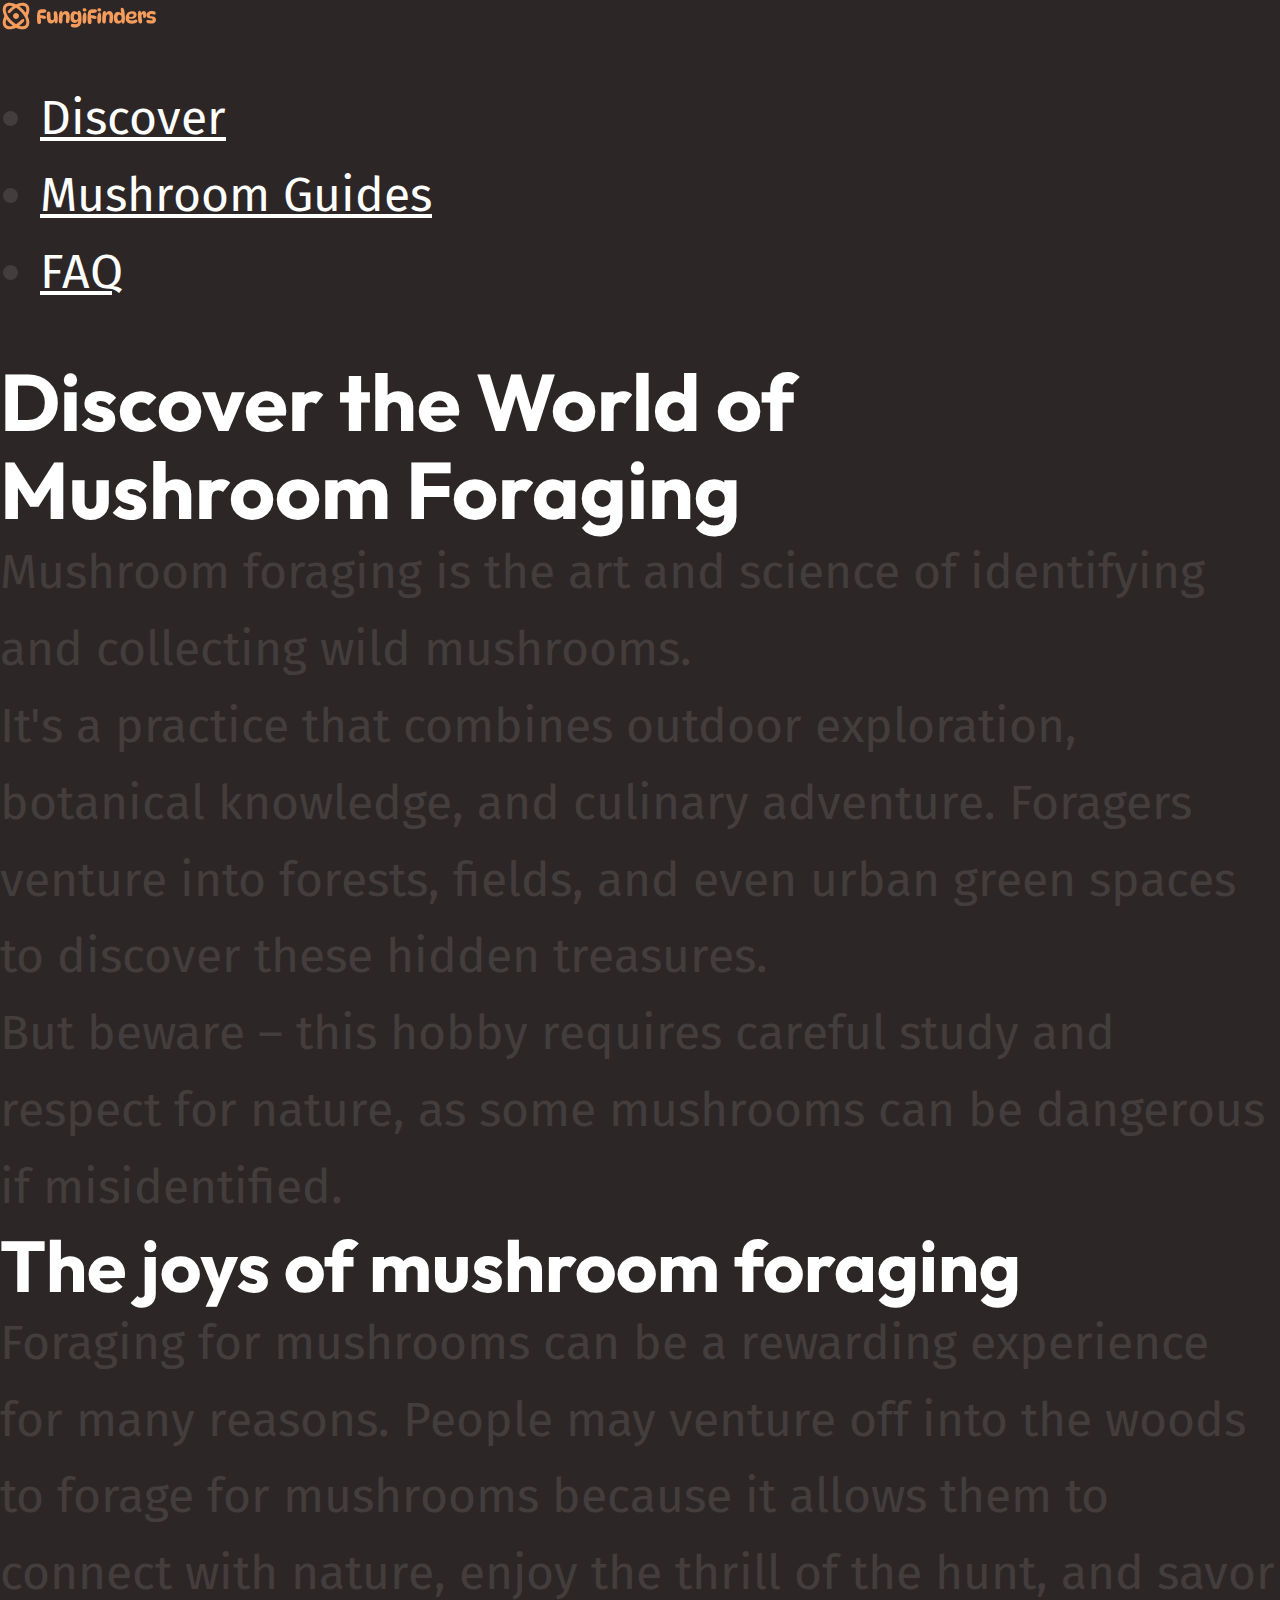
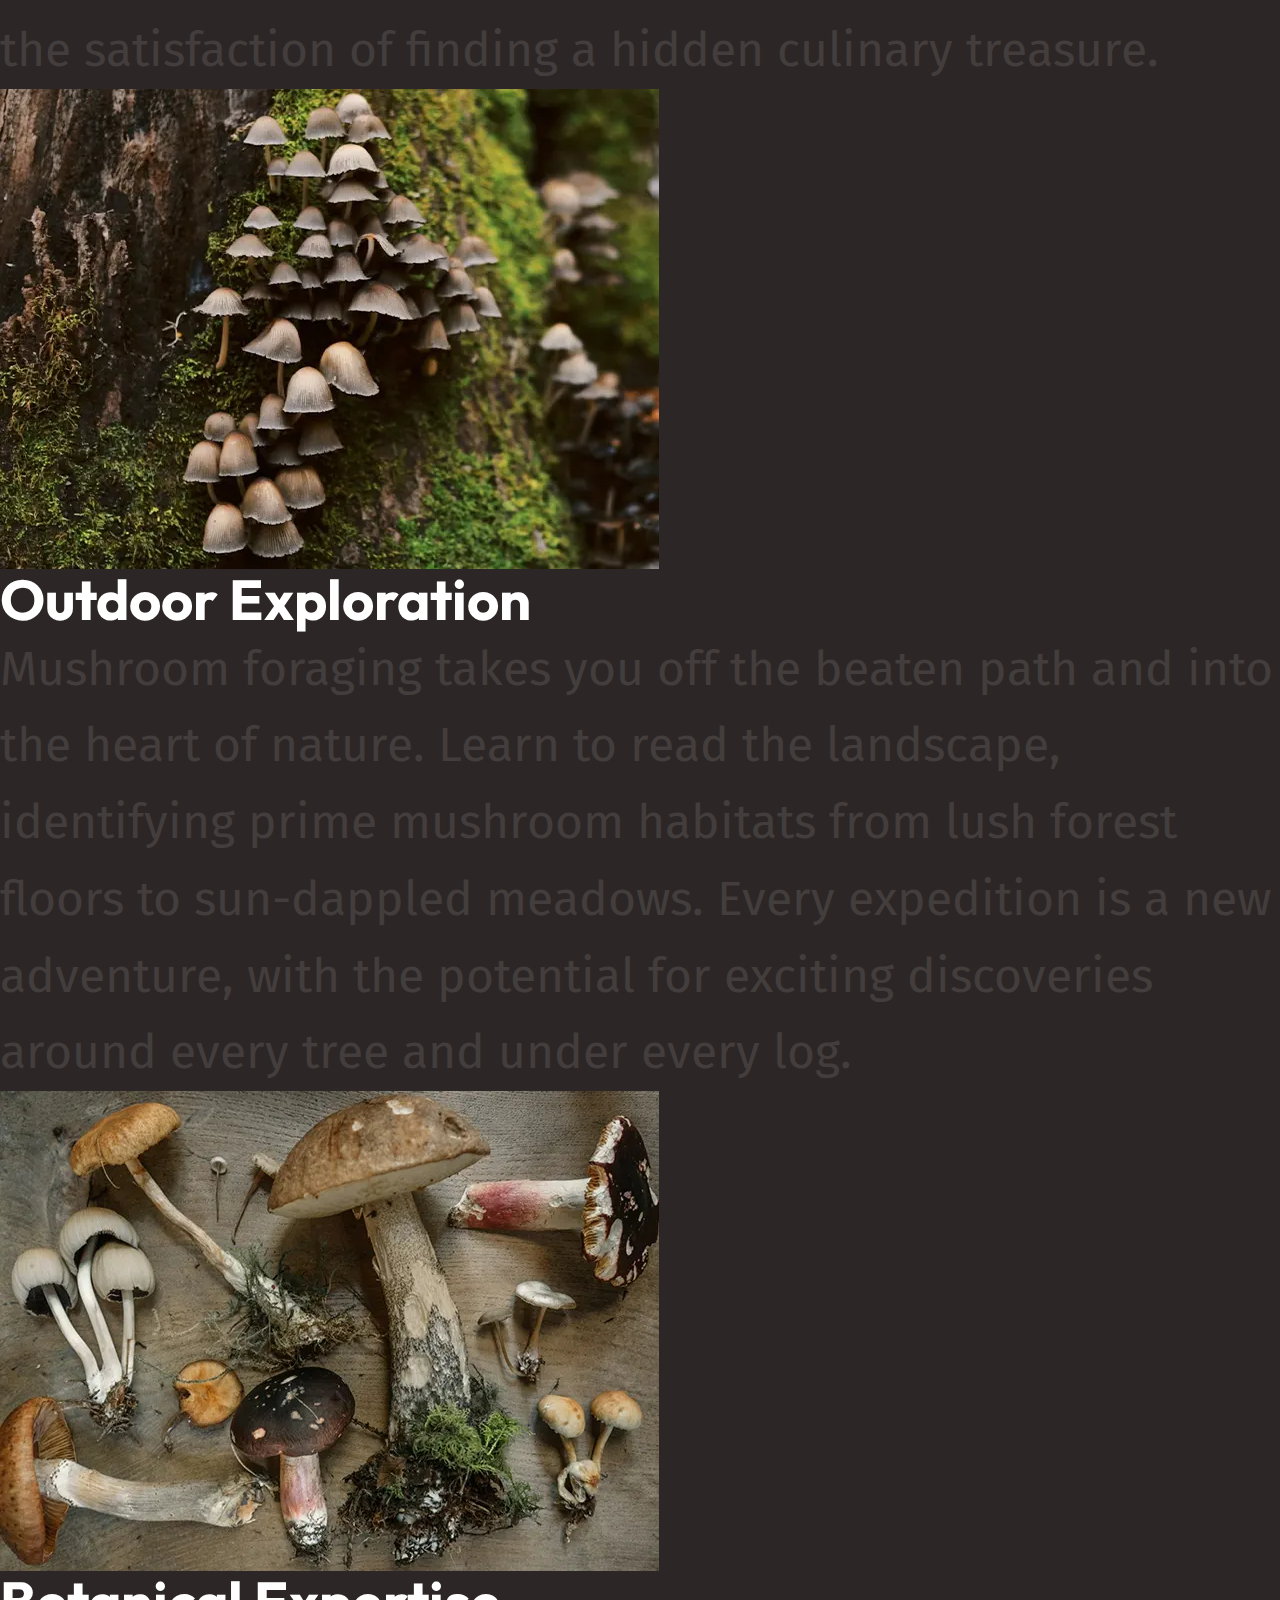
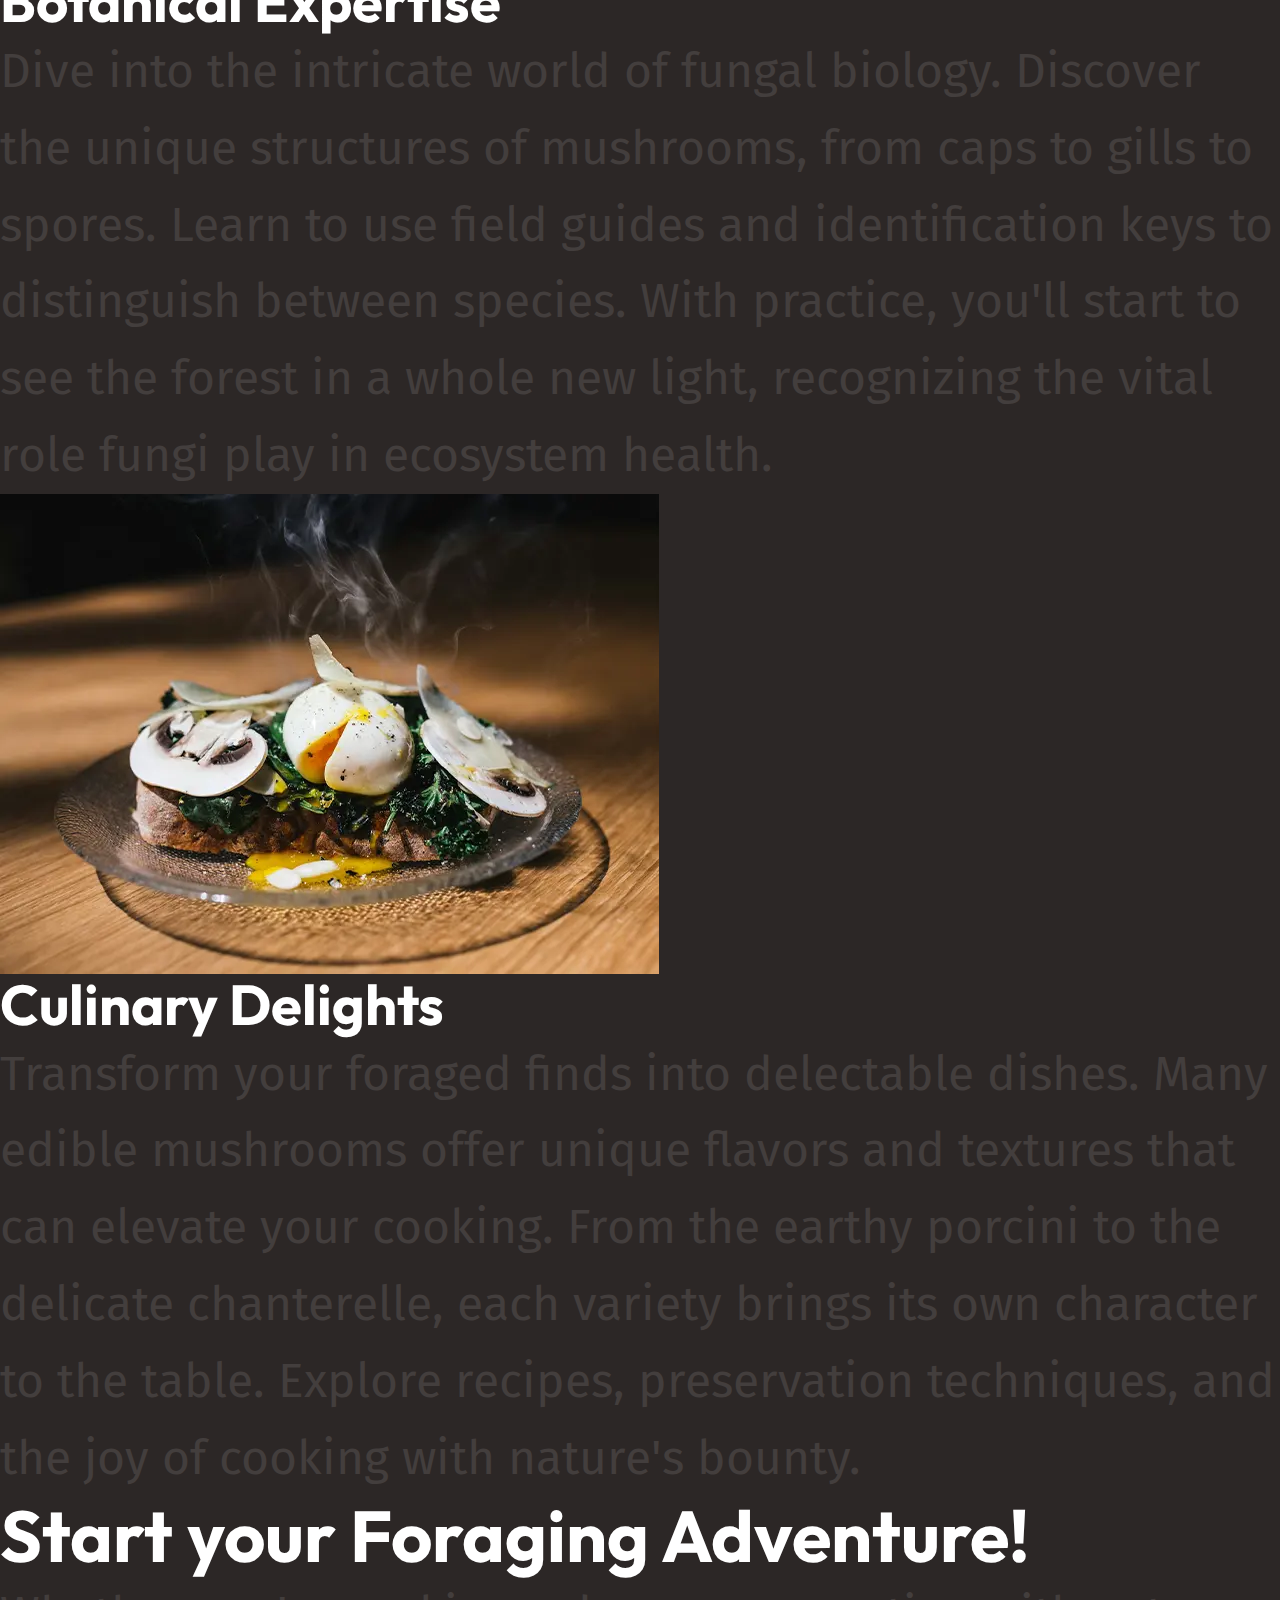
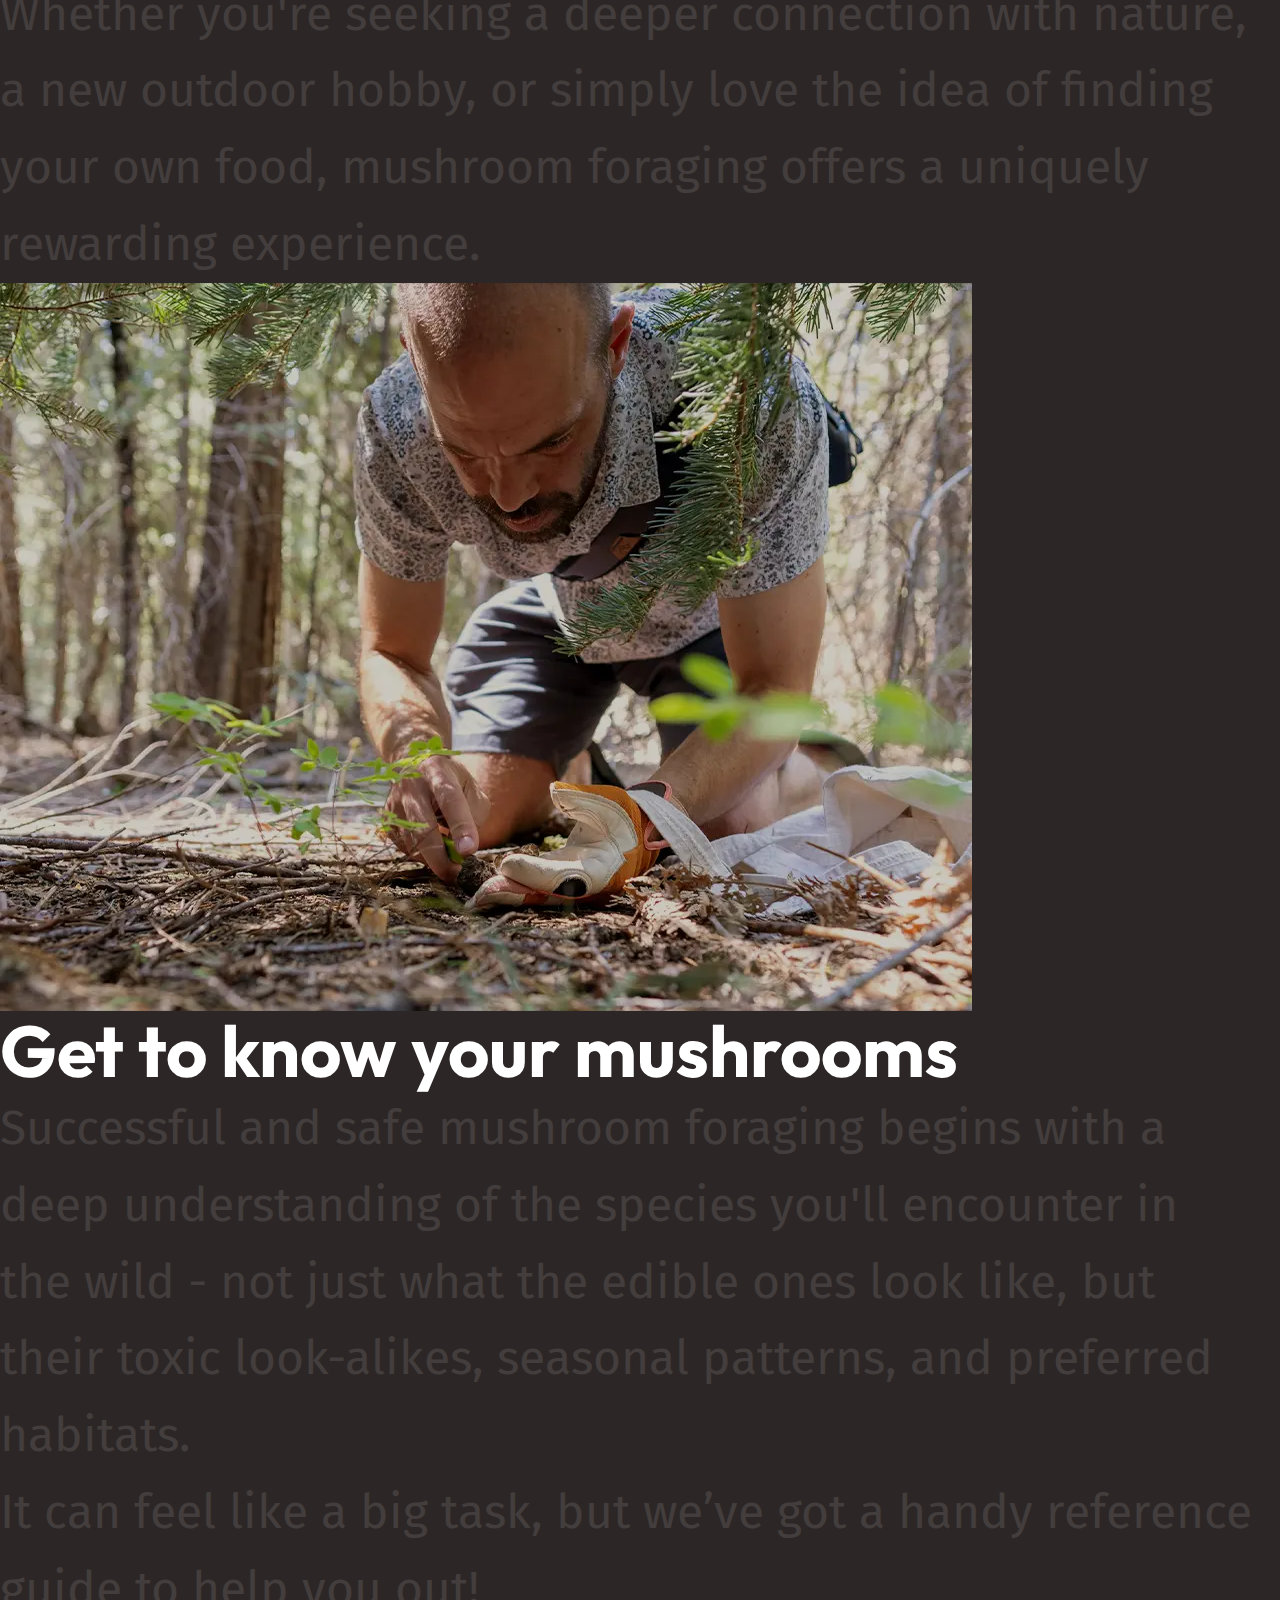
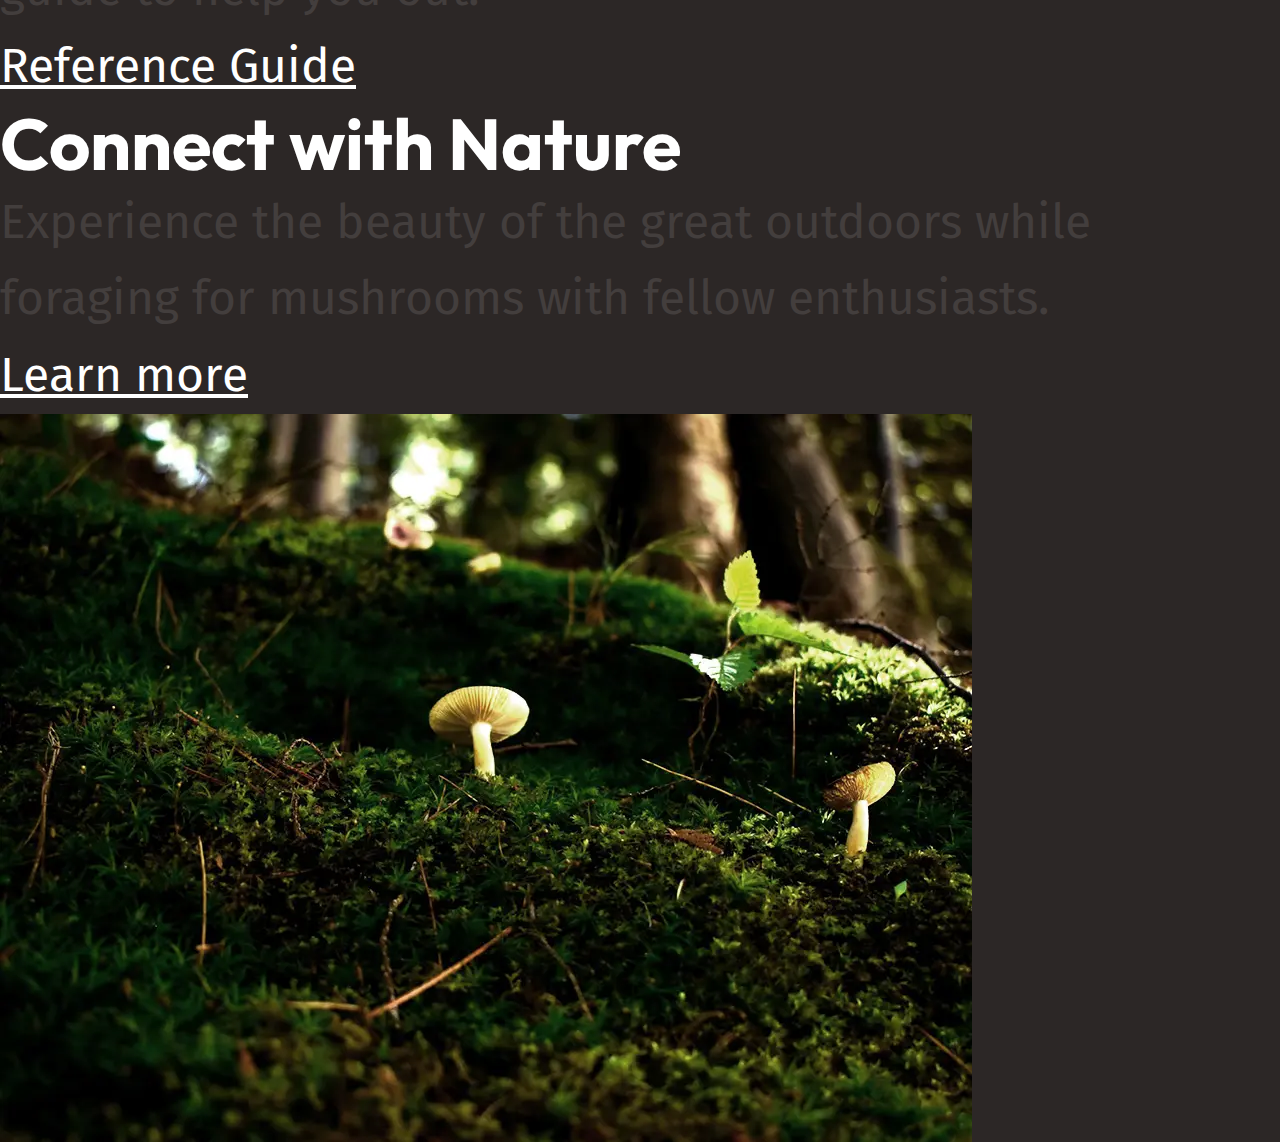
==== index.html @ 555bb3bd "feat: finished html" ====
<!DOCTYPE html>
<html lang="en">
  <head>
    <meta charset="UTF-8" />
    <meta name="viewport" content="width=device-width, initial-scale=1.0" />
    <title>Fungi Finders</title>
    <link rel="preconnect" href="https://fonts.googleapis.com" />
    <link rel="preconnect" href="https://fonts.gstatic.com" crossorigin />
    <link
      href="https://fonts.googleapis.com/css2?family=Fira+Sans:wght@400;700&family=Outfit:wght@100..900&display=swap"
      rel="stylesheet"
    />
    <link rel="stylesheet" href="./style.css" />
  </head>
  <body>
    <header class="site-header">
      <img src="/assets/fungi-finders.svg" alt="Fungi Logo" />
      <nav class="primary-navigation">
        <ul>
          <li><a href="/">Discover</a></li>
          <li><a href="#">Mushroom Guides</a></li>
          <li><a href="#">FAQ</a></li>
        </ul>
      </nav>
    </header>
    <main>
      <section class="hero">
        <h1>Discover the World of Mushroom Foraging</h1>
        <p>
          Mushroom foraging is the art and science of identifying and collecting
          wild mushrooms.
        </p>
        <p>
          It's a practice that combines outdoor exploration, botanical
          knowledge, and culinary adventure. Foragers venture into forests,
          fields, and even urban green spaces to discover these hidden
          treasures.
        </p>
        <p>
          But beware – this hobby requires careful study and respect for nature,
          as some mushrooms can be dangerous if misidentified.
        </p>
      </section>
      <section class="about">
        <h2>The joys of mushroom foraging</h2>
        <p>
          Foraging for mushrooms can be a rewarding experience for many reasons.
          People may venture off into the woods to forage for mushrooms because
          it allows them to connect with nature, enjoy the thrill of the hunt,
          and savor the satisfaction of finding a hidden culinary treasure.
        </p>
        <div>
          <div class="card">
            <img
              src="/assets/outdoor-exploration.webp"
              alt="Tightly grouped brown mushrroms growing up a mossy tree trunk"
            />
            <h3 class="card-title">Outdoor Exploration</h3>
            <p>
              Mushroom foraging takes you off the beaten path and into the heart
              of nature. Learn to read the landscape, identifying prime mushroom
              habitats from lush forest floors to sun-dappled meadows. Every
              expedition is a new adventure, with the potential for exciting
              discoveries around every tree and under every log.
            </p>
          </div>
          <div class="card">
            <img
              src="/assets/botanical-expertise.webp"
              alt="collection of mushrooms"
            />
            <h3 class="card-title">Botanical Expertise</h3>
            <p>
              Dive into the intricate world of fungal biology. Discover the
              unique structures of mushrooms, from caps to gills to spores.
              Learn to use field guides and identification keys to distinguish
              between species. With practice, you'll start to see the forest in
              a whole new light, recognizing the vital role fungi play in
              ecosystem health.
            </p>
          </div>
          <div class="card">
            <img src="/assets/culinary-delight.webp" alt="plate of musshroms" />
            <h3 class="card-title">Culinary Delights</h3>
            <p>
              Transform your foraged finds into delectable dishes. Many edible
              mushrooms offer unique flavors and textures that can elevate your
              cooking. From the earthy porcini to the delicate chanterelle, each
              variety brings its own character to the table. Explore recipes,
              preservation techniques, and the joy of cooking with nature's
              bounty.
            </p>
          </div>
        </div>
      </section>
      <section>
        <h2>Start your <span>Foraging Adventure!</span></h2>
        <p>
          Whether you're seeking a deeper connection with nature, a new outdoor
          hobby, or simply love the idea of finding your own food, mushroom
          foraging offers a uniquely rewarding experience.
        </p>
      </section>
      <section>
        <div>
          <img
            src="/assets/get-to-know.webp"
            alt="man on his knees harvesting a mushrom  "
          />
        </div>
        <div>
          <h2>Get to know your mushrooms</h2>
          <p>
            Successful and safe mushroom foraging begins with a deep
            understanding of the species you'll encounter in the wild - not just
            what the edible ones look like, but their toxic look-alikes,
            seasonal patterns, and preferred habitats.
          </p>
          <p>
            It can feel like a big task, but we’ve got a handy reference guide
            to help you out!
          </p>
          <a class="button" href="#">Reference Guide</a>
        </div>
      </section>
      <section>
        <div>
          <div>
            <h2>Connect with Nature</h2>
            <p>
              Experience the beauty of the great outdoors while foraging for
              mushrooms with fellow enthusiasts.
            </p>
            <a href="#" class="button">
              Learn more
              <span class="visually-hidden">
                about mushrooms with our helpful reference guide
              </span>
            </a>
          </div>
          <div>
            <img src="assets/nature.webp" alt="a white fungi in the forest" />
          </div>
        </div>
      </section>
    </main>
    <footer></footer>
  </body>
</html>
---- style.css ----
@layer reset {
  *,
  *::before,
  *::after {
    box-sizing: border-box;
  }

  html {
    -mo2-text-size-adjust: none;
    -webkit-text-size-adjust: none;
    text-size-adjust: none;
  }

  body,
  h1,
  h2,
  h3,
  h4,
  p,
  figure,
  blockqoute,
  dl,
  dd {
    margin: 0;
  }

  body {
    min-block-size: 100vh;
    line-height: 1.6;
  }

  h1,
  h2,
  h3,
  button,
  input,
  label {
    line-height: 1.1;
  }

  h1,
  h2,
  h3,
  h4 {
    text-wrap: balance;
  }

  p,
  li {
    text-wrap: pretty;
  }

  img,
  picture {
    max-inline-size: 100%;
    display: block;
  }

  input,
  button,
  textarea,
  select {
    font: inherit;
  }
}

@layer base {
  :root {
    --clr-white: hsl(0, 0%, 100%);
    --clr-gray-100: hsl(0, 2%, 79%);
    --clr-brand-400: hsl(25, 88%, 75%);
    --clr-brand-500: hsl(25, 88%, 66%);
    --clr-green-400: hsl(143, 19%, 49%);
    --clr-green-500: hsl(143, 38%, 37%);
    --clr-green-600: hsl(145, 29%, 19%);
    --clr-brown-500: hsl(10, 5%, 25%);
    --clr-brown-600: hsl(9, 7%, 21%);
    --clr-brown-700: hsl(9, 8%, 16%);
    --clr-brown-800: hsl(0, 6%, 15%);
    --clr-brown-900: hsl(0, 6%, 13%);

    --clr-orange-500: hsl(28, 43%, 28%);
    --clr-red-500: hsl(359, 34%, 24%);
    --clr-teal-500: hsl(186, 42%, 25%);

    --ff--body: 'Fira Sans', sans-serif;
    --ff-heading: 'Outfit', sans-serif;
    --fs-300: 0.875rem;
    --fs-400: 1rem;
    --fs-500: 1.125rem;
    --fs-600: 1.25rem;
    --fs-700: 1.5rem;
    --fs-800: 2rem;
    --fs-900: 3.75rem;
    --fs-1000: 3.75rem;

    @media (width > 760px) {
      --fs-300: 0.875rem;
      --fs-400: 1rem;
      --fs-500: 1.25rem;
      --fs-600: 1.5rem;
      --fs-700: 2rem;
      --fs-800: 3rem;
      --fs-900: 5rem;
      --fs-1000: 7.5rem;
    }
  }
  :root {
    --text-main: var(--clr-gray-100);
    --text-high-contrast: var(--clr-white);
    --text-brand: var(--clr-brand-500);
    --text-brand-light: var(--clr-brand-400);

    --background-accent-light: var(--clr-green-400);
    --background-accent-main: var(--clr-green-500);
    --background-accent-dark: var(--clr-green-600);

    --background-extra-light: var(--clr-brown-500);
    --background-light: var(--clr-brown-600);
    --background-main: var(--clr-brown-700);
    --background-dark: var(--clr-brown-800);
    --background-extra-dark: var(--clr-brown-900);
  }
  :root {
    --font-size-heading-sm: var(--fs-700);
    --font-size-heading-rg: var(--fs-800);
    --font-size-heading-lg: var(--fs-900);
    --font-size-heading-xl: var(--fs-1000);

    --font-size-sm: var(--fs-300);
    --font-size-rg: var(--fs-400);
    --font-size-md: var(--fs-500);
    --font-size-lg: var(--fs-600);
  }
  :root {
    --border-radius-sm: 0.25rem;
    --border-radius-md: 0.5rem;
    --border-radius-lg: 0.75rem;
  }

  html {
    font-family: var(--ff--body);
    line-height: 1.6;
  }
  body {
    font-size: var(--font-size-heading-rg);
    color: var(--text-main);
    background-color: var(--background-main);
  }
  h1,
  h2,
  h3,
  h4 {
    font-family: var(--ff-heading);
    color: var(--text-high-contrast);
  }
  h1 {
    font-size: var(--font-size-heading-lg);
  }
  a {
    color: var(--text-high-contrast);
  }
  a:hover,
  a:focus-visible {
    color: var(--text-brand-light);
  }
}

body {
  font-size: var();
  font-family: var(--ff--body);
  color: var(--clr-brown-500);
}

@layer utilities {
  .visually-hidden {
    clip: rect(0 0 0 0);
    clip-path: inset(50%);
    height: 1px;
    overflow: hidden;
    position: absolute;
    white-space: nowrap;
    width: 1px;
  }
}
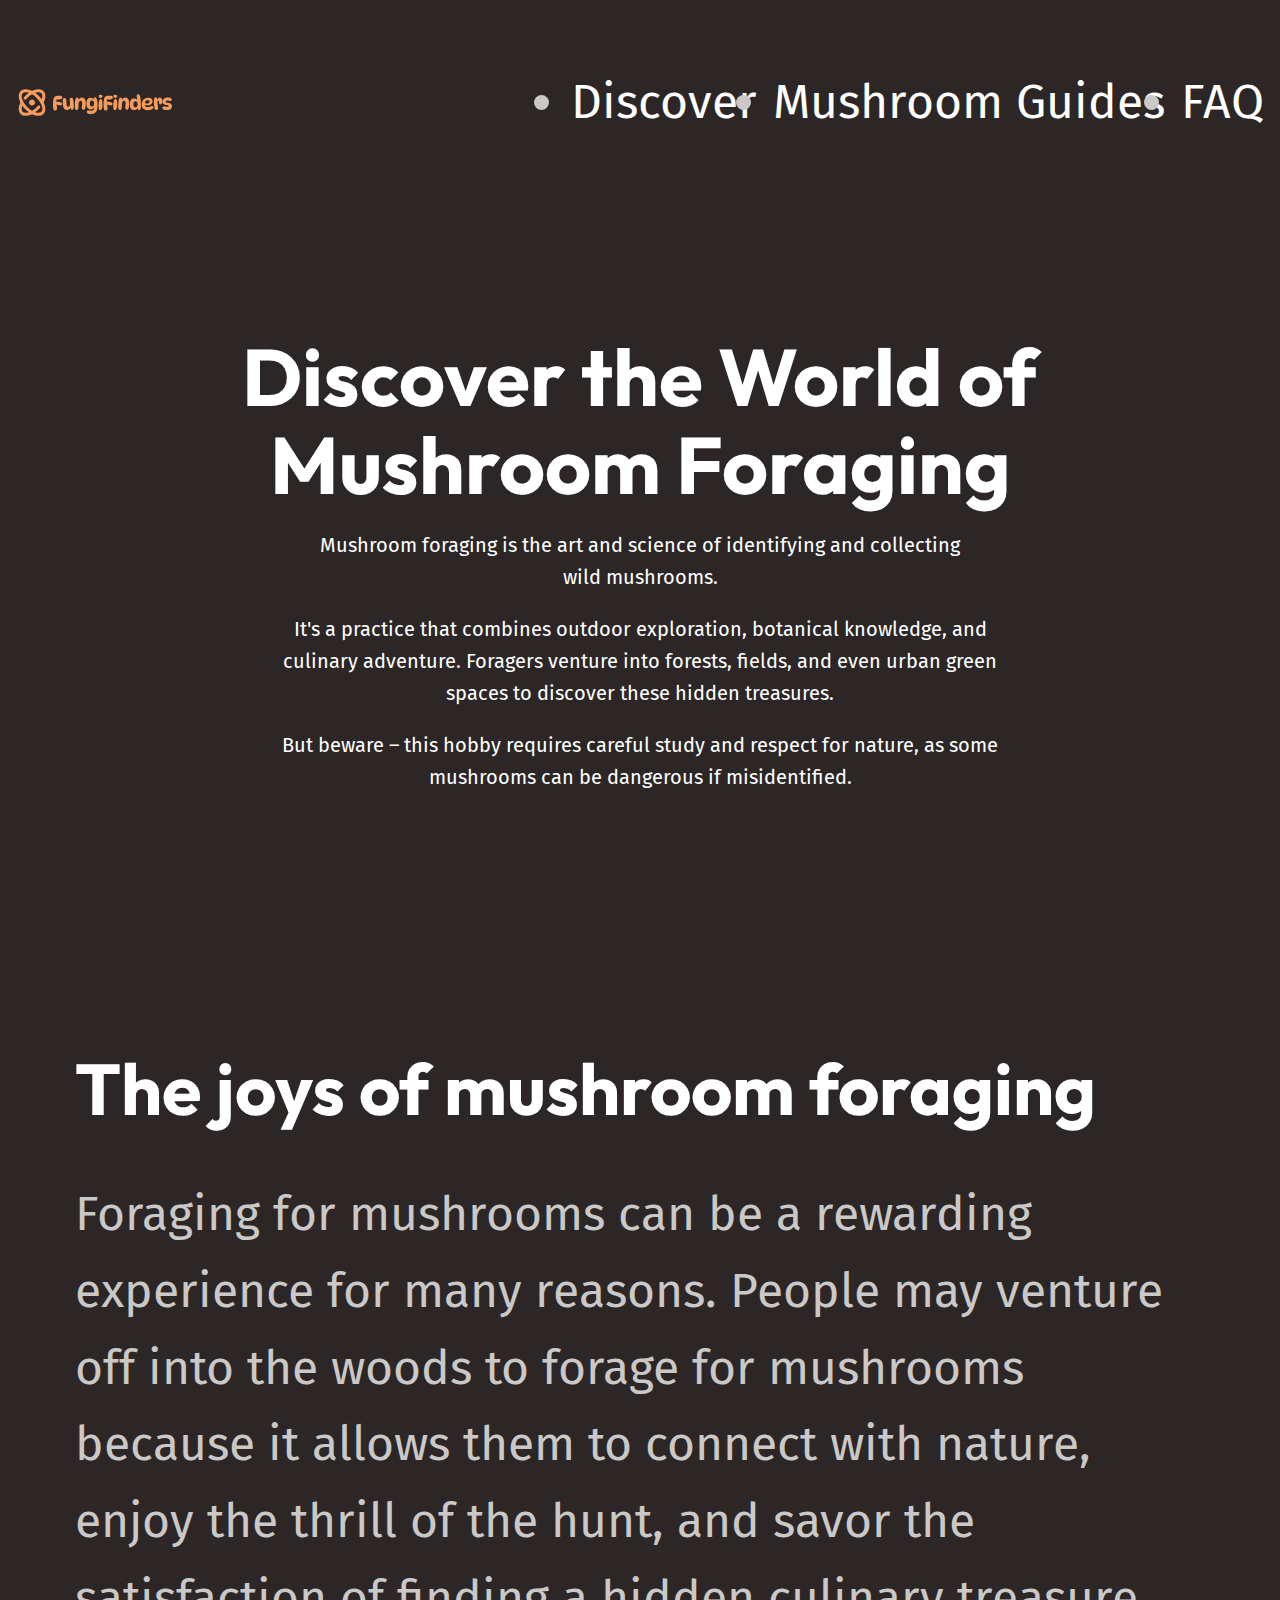
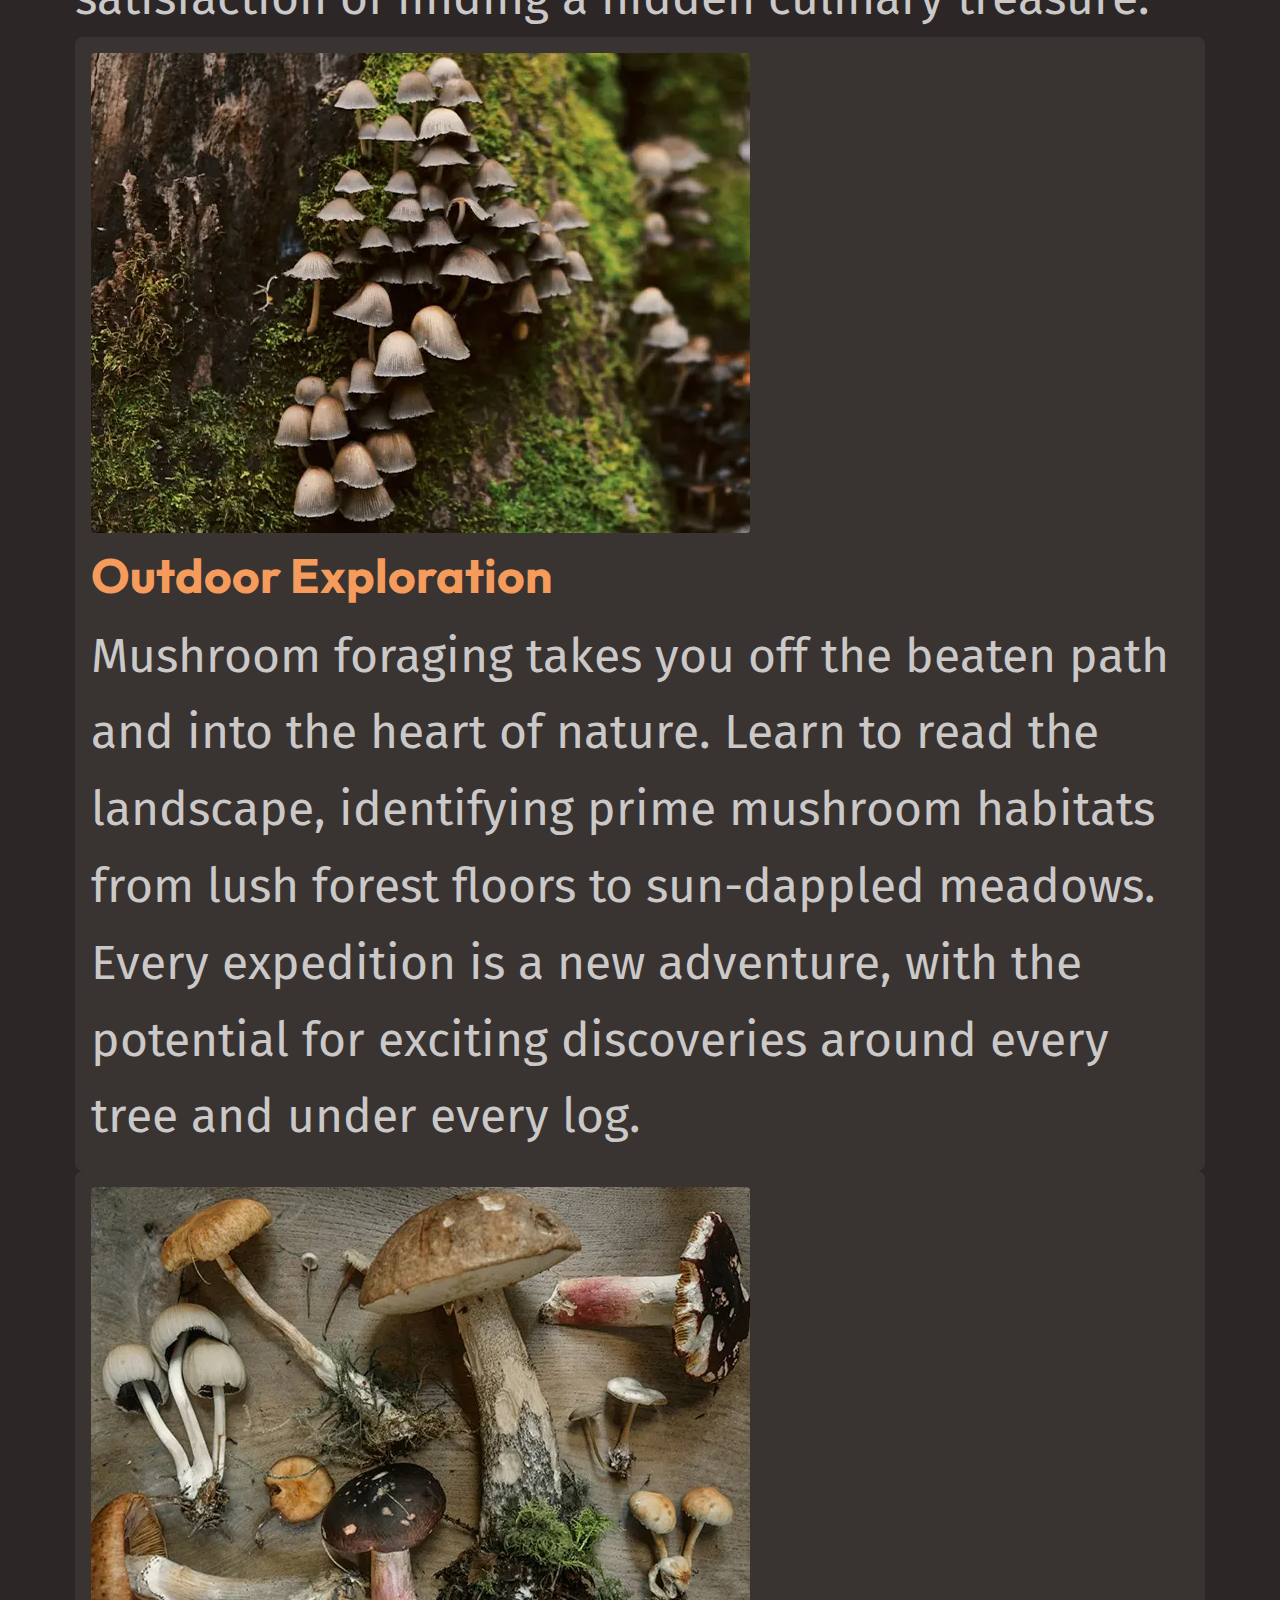
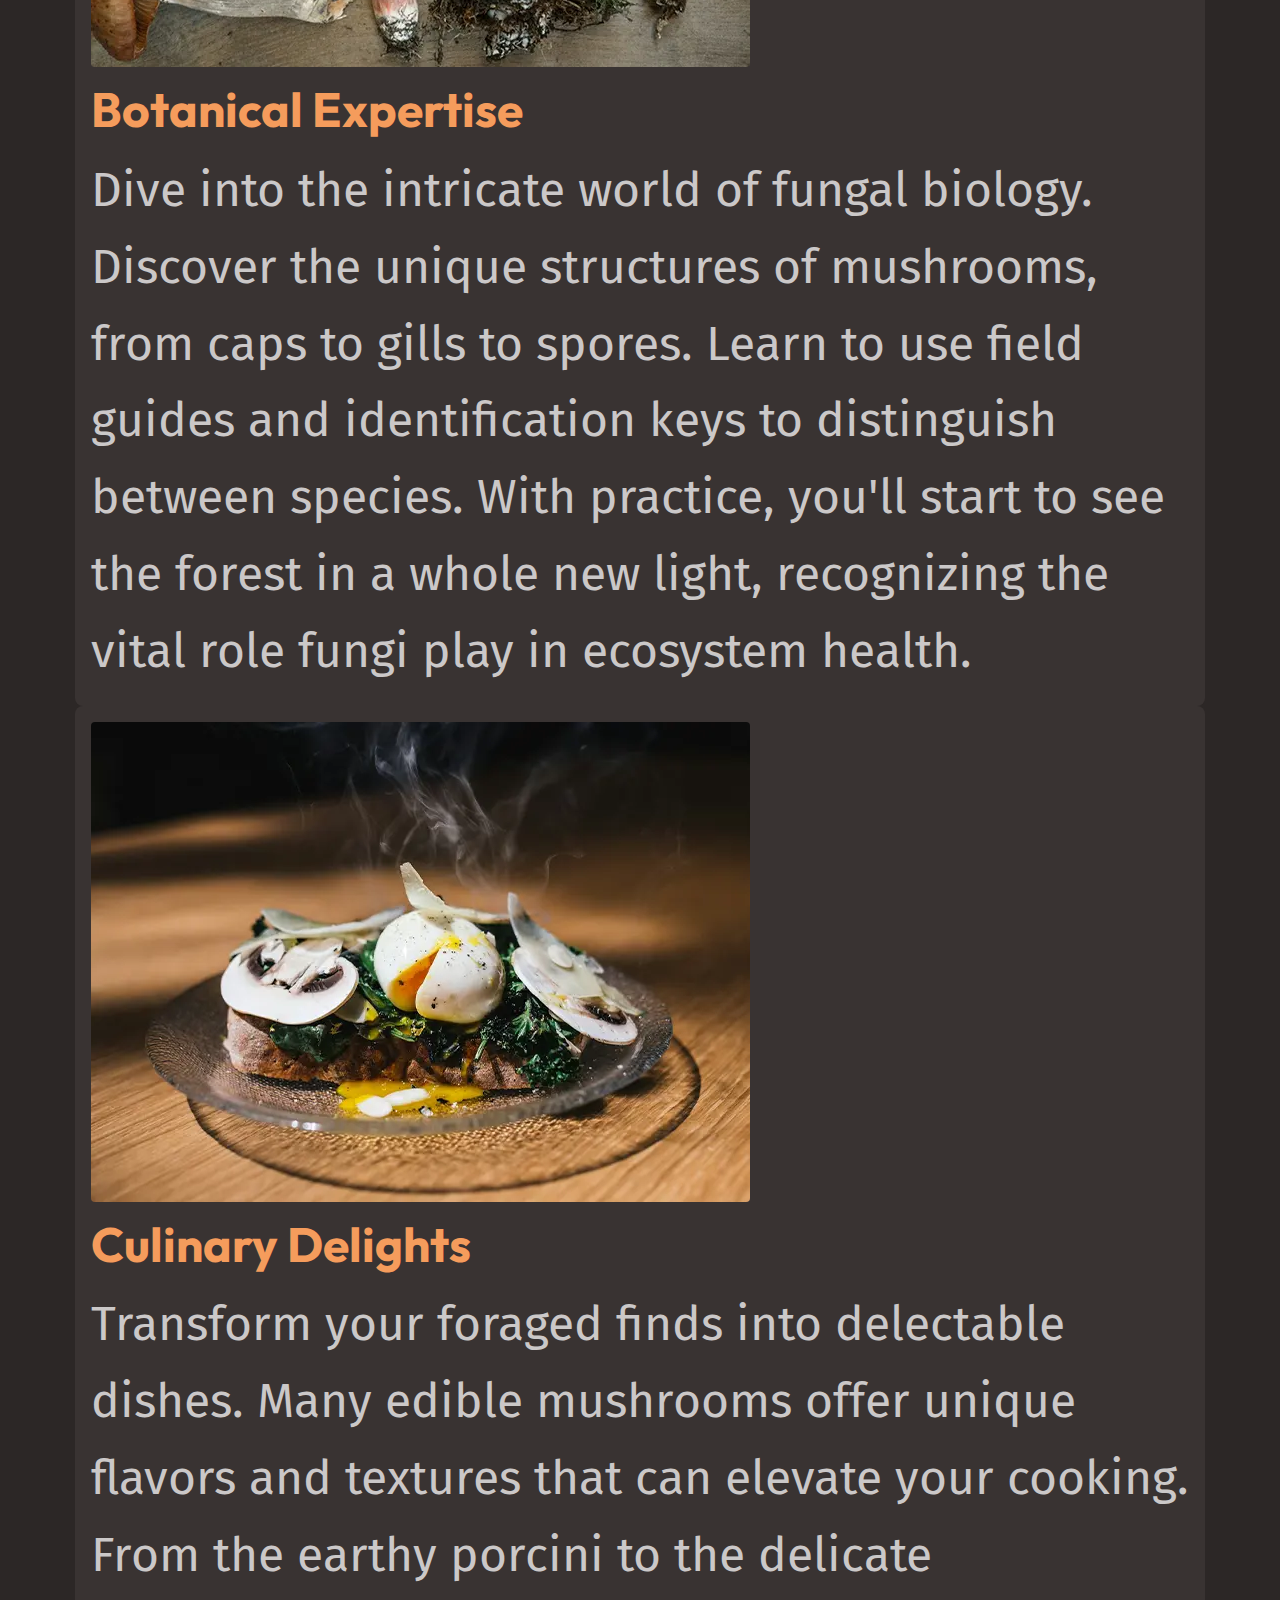
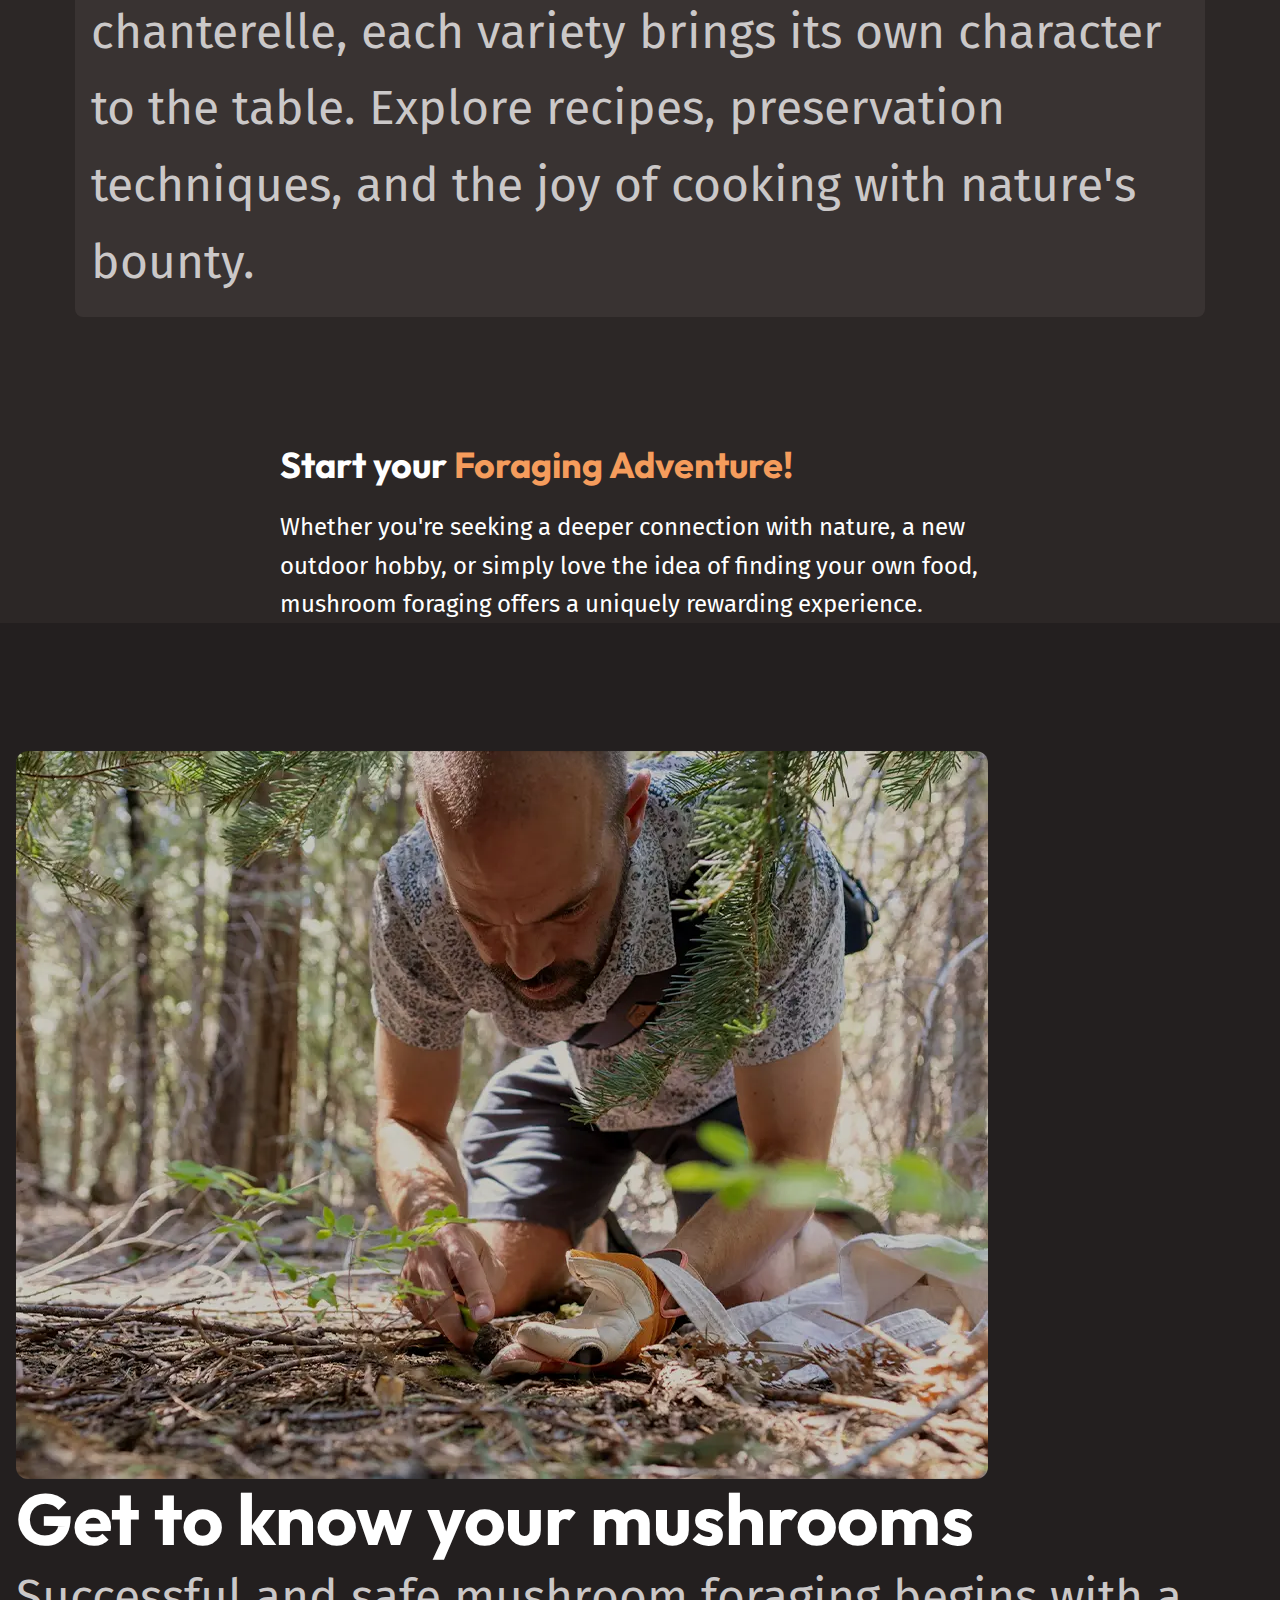
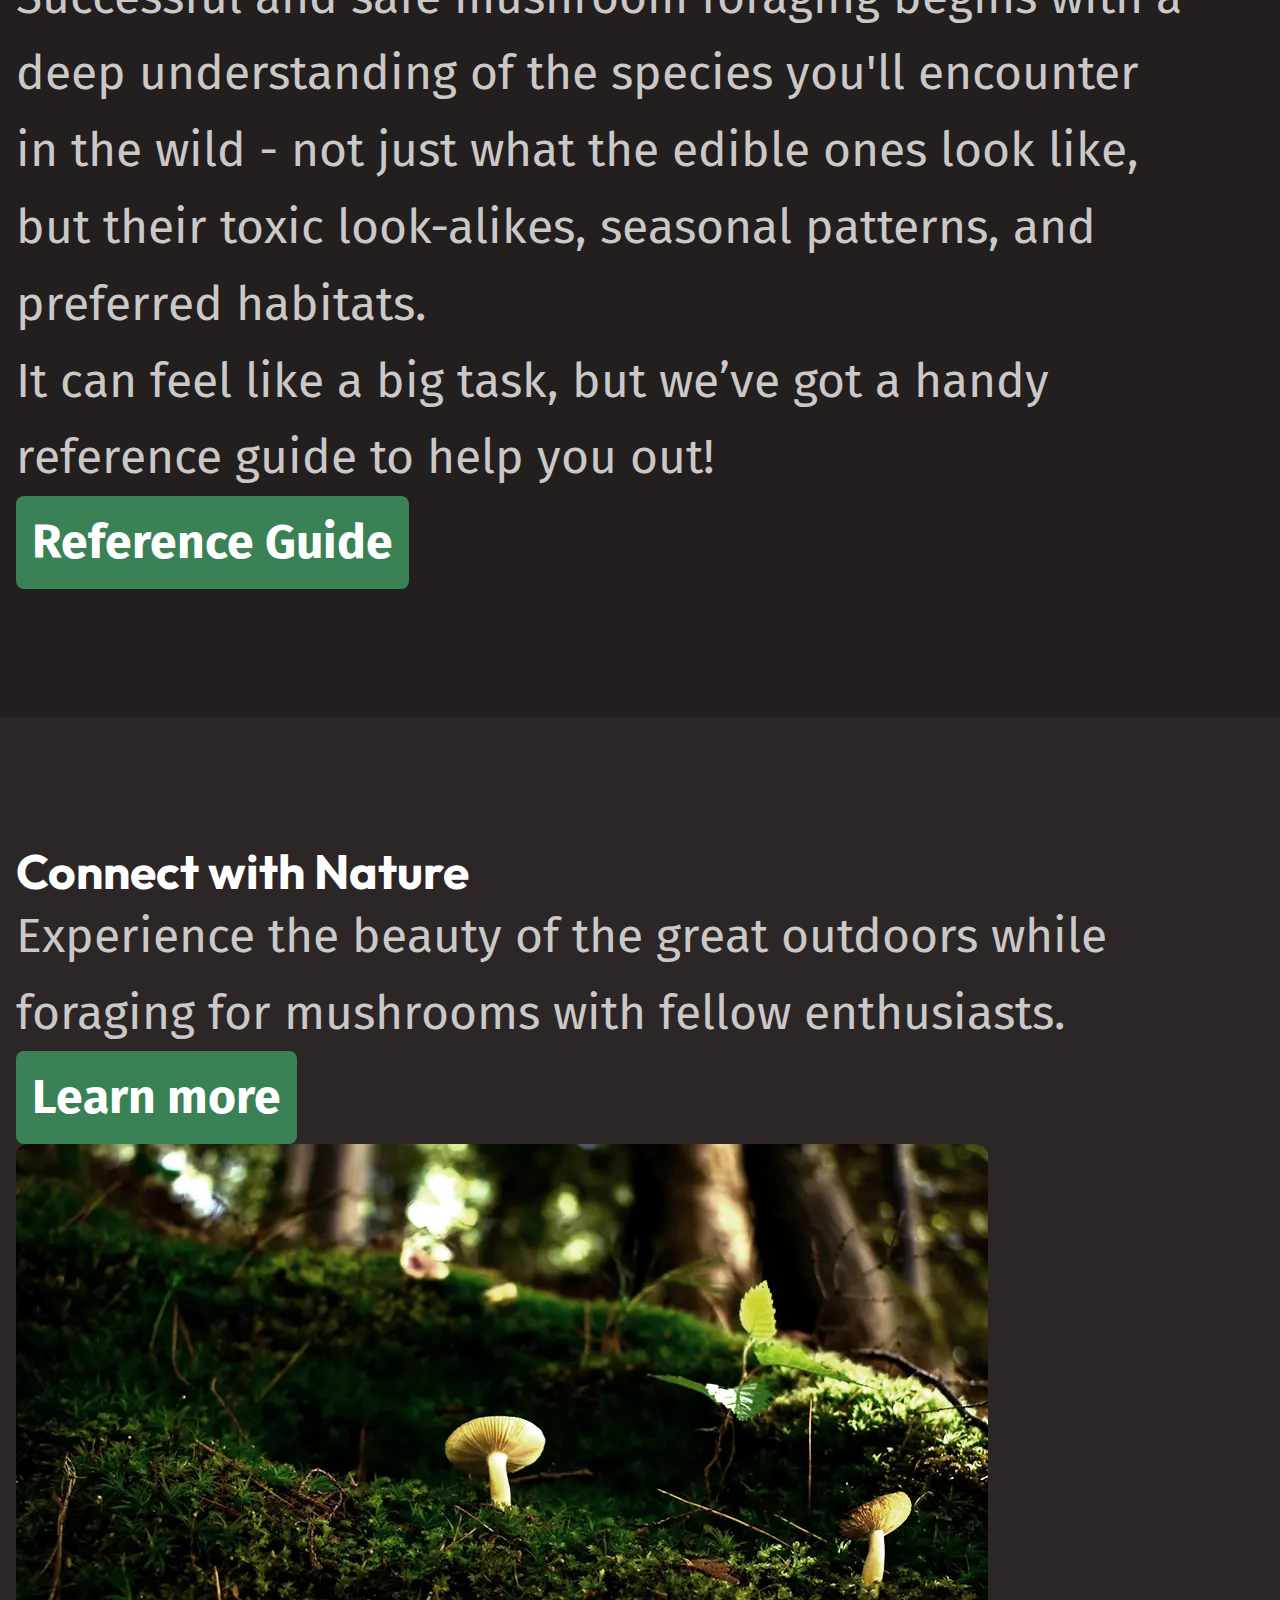
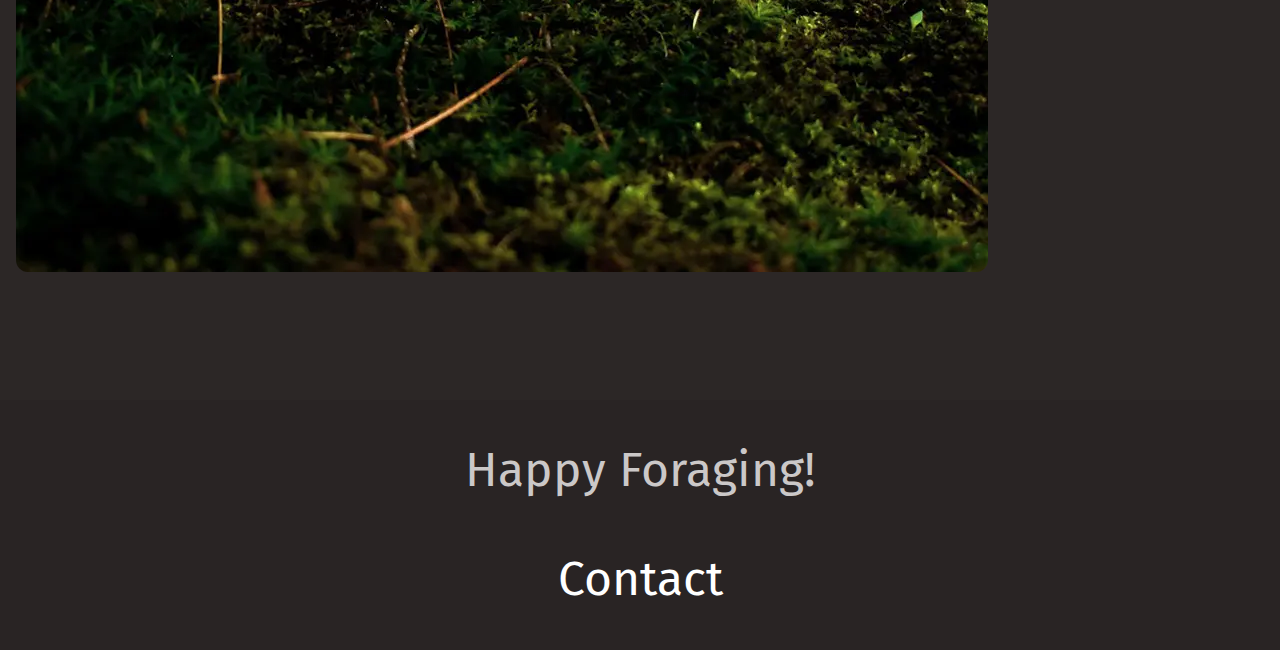
==== commit 85a17bc4: "feat: finished page 1" ====
--- a/index.html
+++ b/index.html
@@ -14,137 +14,165 @@
   </head>
   <body>
     <header class="site-header">
-      <img src="/assets/fungi-finders.svg" alt="Fungi Logo" />
-      <nav class="primary-navigation">
-        <ul>
-          <li><a href="/">Discover</a></li>
-          <li><a href="#">Mushroom Guides</a></li>
-          <li><a href="#">FAQ</a></li>
-        </ul>
-      </nav>
+      <div class="wrapper" data-width="wide" data-padding='compact'>
+        <div class="site-header__inner">   
+            <img src="/assets/fungi-finders.svg" alt="Fungi Logo" />
+            <nav class="primary-navigation">
+              <ul>
+                <li><a href="/">Discover</a></li>
+                <li><a href="#">Mushroom Guides</a></li>
+                <li><a href="#">FAQ</a></li>
+              </ul>
+            </nav>
+        </div>
+      </div>
     </header>
     <main>
-      <section class="hero">
-        <h1>Discover the World of -Mushroom Foraging</h1>
-        <p>
-          Mushroom foraging is the art and science of identifying and collecting
-          wild mushrooms.
-        </p>
-        <p>
-          It's a practice that combines outdoor exploration, botanical
-          knowledge, and culinary adventure. Foragers venture into forests,
-          fields, and even urban green spaces to discover these hidden
-          treasures.
-        </p>
-        <p>
-          But beware – this hobby requires careful study and respect for nature,
-          as some mushrooms can be dangerous if misidentified.
-        </p>
+      <section class="hero section flow">
+        <div class="wrapper">
+          <h1>Discover the World of <span> Mushroom Foraging</span></h1>
+        </div>
+        <div class="wrapper" data-width="narrow">
+            <div class="flow">
+          <p>
+            Mushroom foraging is the art and science of identifying and
+            collecting wild mushrooms.
+          </p>
+          <p>
+            It's a practice that combines outdoor exploration, botanical
+            knowledge, and culinary adventure. Foragers venture into forests,
+            fields, and even urban green spaces to discover these hidden
+            treasures.
+          </p>
+          <p>
+            But beware – this hobby requires careful study and respect for
+            nature, as some mushrooms can be dangerous if misidentified.
+          </p>
+        </div>
+        </div>
       </section>
-      <section class="about">
-        <h2>The joys of mushroom foraging</h2>
-        <p>
-          Foraging for mushrooms can be a rewarding experience for many reasons.
-          People may venture off into the woods to forage for mushrooms because
-          it allows them to connect with nature, enjoy the thrill of the hunt,
-          and savor the satisfaction of finding a hidden culinary treasure.
-        </p>
-        <div>
-          <div class="card">
-            <img
-              src="/assets/outdoor-exploration.webp"
-              alt="Tightly grouped brown mushrroms growing up a mossy tree trunk"
-            />
-            <h3 class="card-title">Outdoor Exploration</h3>
-            <p>
-              Mushroom foraging takes you off the beaten path and into the heart
-              of nature. Learn to read the landscape, identifying prime mushroom
-              habitats from lush forest floors to sun-dappled meadows. Every
-              expedition is a new adventure, with the potential for exciting
-              discoveries around every tree and under every log.
-            </p>
-          </div>
-          <div class="card">
-            <img
-              src="/assets/botanical-expertise.webp"
-              alt="collection of mushrooms"
-            />
-            <h3 class="card-title">Botanical Expertise</h3>
-            <p>
-              Dive into the intricate world of fungal biology. Discover the
-              unique structures of mushrooms, from caps to gills to spores.
-              Learn to use field guides and identification keys to distinguish
-              between species. With practice, you'll start to see the forest in
-              a whole new light, recognizing the vital role fungi play in
-              ecosystem health.
-            </p>
-          </div>
-          <div class="card">
-            <img src="/assets/culinary-delight.webp" alt="plate of musshroms" />
-            <h3 class="card-title">Culinary Delights</h3>
-            <p>
-              Transform your foraged finds into delectable dishes. Many edible
-              mushrooms offer unique flavors and textures that can elevate your
-              cooking. From the earthy porcini to the delicate chanterelle, each
-              variety brings its own character to the table. Explore recipes,
-              preservation techniques, and the joy of cooking with nature's
-              bounty.
-            </p>
+      <section class="section">
+        <div class="wrapper">
+            <div class="flow">
+          <h2>The joys of mushroom foraging</h2>
+          <p>
+            Foraging for mushrooms can be a rewarding experience for many
+            reasons. People may venture off into the woods to forage for
+            mushrooms because it allows them to connect with nature, enjoy the
+            thrill of the hunt, and savor the satisfaction of finding a hidden
+            culinary treasure.
+          </p>
+        </div>
+          <div>
+            <div class="card grid-flow">
+              <img
+                src="/assets/outdoor-exploration.webp"
+                alt="Tightly grouped brown mushrroms growing up a mossy tree trunk"
+              />
+              <h3 class="card__title">Outdoor Exploration</h3>
+              <p>
+                Mushroom foraging takes you off the beaten path and into the
+                heart of nature. Learn to read the landscape, identifying prime
+                mushroom habitats from lush forest floors to sun-dappled
+                meadows. Every expedition is a new adventure, with the potential
+                for exciting discoveries around every tree and under every log.
+              </p>
+            </div>
+            <div class="card">
+              <img
+                src="/assets/botanical-expertise.webp"
+                alt="collection of mushrooms"
+              />
+              <h3 class="card__title">Botanical Expertise</h3>
+              <p>
+                Dive into the intricate world of fungal biology. Discover the
+                unique structures of mushrooms, from caps to gills to spores.
+                Learn to use field guides and identification keys to distinguish
+                between species. With practice, you'll start to see the forest
+                in a whole new light, recognizing the vital role fungi play in
+                ecosystem health.
+              </p>
+            </div>
+            <div class="card">
+              <img
+                src="/assets/culinary-delight.webp"
+                alt="plate of musshroms"
+              />
+              <h3 class="card__title">Culinary Delights</h3>
+              <p>
+                Transform your foraged finds into delectable dishes. Many edible
+                mushrooms offer unique flavors and textures that can elevate
+                your cooking. From the earthy porcini to the delicate
+                chanterelle, each variety brings its own character to the table.
+                Explore recipes, preservation techniques, and the joy of cooking
+                with nature's bounty.
+              </p>
+            </div>
           </div>
         </div>
       </section>
-      <section>
-        <h2>Start your <span>Foraging Adventure!</span></h2>
-        <p>
-          Whether you're seeking a deeper connection with nature, a new outdoor
-          hobby, or simply love the idea of finding your own food, mushroom
-          foraging offers a uniquely rewarding experience.
-        </p>
+      <sectio class='section'>
+        <div class="wrapper" data-width="narrow" data-padding="compact">
+            <div class="flow font-size-lg text-high-contrast">
+          <h2>Start your <span class='text-brand'>Foraging Adventure!</span></h2>
+          <p>
+            Whether you're seeking a deeper connection with nature, a new
+            outdoor hobby, or simply love the idea of finding your own food,
+            mushroom foraging offers a uniquely rewarding experience.
+          </p>
+        </div>
+    </div>
       </section>
-      <section>
-        <div>
-          <img
-            src="/assets/get-to-know.webp"
-            alt="man on his knees harvesting a mushrom  "
-          />
-        </div>
-        <div>
-          <h2>Get to know your mushrooms</h2>
-          <p>
-            Successful and safe mushroom foraging begins with a deep
-            understanding of the species you'll encounter in the wild - not just
-            what the edible ones look like, but their toxic look-alikes,
-            seasonal patterns, and preferred habitats.
-          </p>
-          <p>
-            It can feel like a big task, but we’ve got a handy reference guide
-            to help you out!
-          </p>
-          <a class="button" href="#">Reference Guide</a>
+      <section class=' background-extra-dark section'>
+        <div class="wrapper" data-width="wide">
+          <div class='equal-columns' data-gap='large' data-alignment="centered">
+            <img
+              src="/assets/get-to-know.webp"
+              alt="man on his knees harvesting a mushrom  "
+            />
+          </div>
+          <div>
+            <h2>Get to know your mushrooms</h2>
+            <p>
+              Successful and safe mushroom foraging begins with a deep
+              understanding of the species you'll encounter in the wild - not
+              just what the edible ones look like, but their toxic look-alikes,
+              seasonal patterns, and preferred habitats.
+            </p>
+            <p>
+              It can feel like a big task, but we’ve got a handy reference guide
+              to help you out!
+            </p>
+            <a class="button" href="#">Reference Guide</a>
+          </div>
         </div>
       </section>
-      <section>
-        <div>
+      <section class='section'>
+        <div class="wrapper" data-width="wide">
           <div>
-            <h2>Connect with Nature</h2>
-            <p>
-              Experience the beauty of the great outdoors while foraging for
-              mushrooms with fellow enthusiasts.
-            </p>
-            <a href="#" class="button">
-              Learn more
-              <span class="visually-hidden">
-                about mushrooms with our helpful reference guide
-              </span>
-            </a>
-          </div>
-          <div>
-            <img src="assets/nature.webp" alt="a white fungi in the forest" />
+            <div>
+              <h2 class='section-title'>Connect with Nature</h2>
+              <p>
+                Experience the beauty of the great outdoors while foraging for
+                mushrooms with fellow enthusiasts.
+              </p>
+              <a href="#" class="button">
+                Learn more
+                <span class="visually-hidden">
+                  about mushrooms with our helpful reference guide
+                </span>
+              </a>
+            </div>
+            <div>
+              <img src="assets/nature.webp" alt="a white fungi in the forest" />
+            </div>
           </div>
         </div>
       </section>
     </main>
-    <footer></footer>
+    <footer class='site-footer'>
+        <p class='site--footer__title'>Happy Foraging!</p>
+        <a href="mailto:bobby@gmail.com">Contact</a>
+    </footer>
   </body>
 </html>
--- a/style.css
+++ b/style.css
@@ -164,12 +164,166 @@
   a:focus-visible {
     color: var(--text-brand-light);
   }
-}
-
-body {
-  font-size: var();
-  font-family: var(--ff--body);
-  color: var(--clr-brown-500);
+  img {
+    border-radius: var(--border-radius-lg);
+  }
+}
+
+@layer layout {
+  .flow > * + * {
+    margin-top: var(--flow-sapce, 1em);
+  }
+  .grid-flow {
+    display: grid;
+    gap: var(--grid-flow-space, 1rem);
+
+    align-content: start;
+    justify-items: start;
+
+    /* optional */
+    align-content: var(--grid-flow-alignment, start);
+    justify-items: var(--grid-flow-justification, start);
+  }
+
+  .equal-columns {
+    display: grid;
+    gap: var(--equal-columns-gap, 1rem);
+
+    @media (width > 500px) {
+      grid-auto-flow: column;
+      grid-auto-columns: 1fr;
+    }
+    &[data-gap='large'] {
+      --equal-columns-gap: 2rem;
+    }
+    align-items: var(--column-layout-alignment, start);
+
+    &[data-vertical-alignment='centered'] {
+      --column-layout-alignment: center;
+    }
+
+    &[data-vertical-alignment='bottom'] {
+      --column-layout-alignment: end;
+    }
+  }
+
+  .section {
+    --padding: 3.7rem;
+    padding-block: var(--padding);
+
+    @media (width > 720px) {
+      --padding: 8rem;
+
+      &[data-padding='compact'] {
+        --padding: 4.5rem;
+      }
+    }
+  }
+
+  .wrapper {
+    --wrapper-max-width: 1130px;
+
+    max-width: var(--wrapper-max-width);
+    margin-inline: auto;
+    padding-inline: 1rem;
+    /* Non conventianall way to fix any line breaks due to figma sizing */
+    box-sizing: content-box;
+
+    &[data-width='narrow'] {
+      --wrapper-max-width: 720px;
+    }
+    /* we can also nesting */
+    &[data-width='wide'] {
+      --wrapper-max-width: 1330px;
+    }
+  }
+  /* attribute selector instead of using double hypen method */
+  /* .wrapper[data-width='wide']{
+
+  } */
+  /* .wrapper--wide{
+
+  }
+  .wrapper--narrow{
+
+  } */
+}
+
+@layer components {
+  .site-header {
+    padding-block: 1rem;
+  }
+  .site-header__inner {
+    display: flex;
+    gap: 0.5rem 1rem;
+    flex-wrap: wrap;
+    justify-content: space-between;
+  }
+  .primary-navigation {
+    ul {
+      display: flex;
+      gap: 0.5rem 1rem;
+    }
+  }
+  .site-footer {
+    text-align: center;
+    padding-block: 2rem;
+    background-color: var(--background-dark);
+    display: grid;
+    gap: 2rem;
+
+    a {
+      color: var(--text-high-contrast);
+    }
+
+    a:hover,
+    a:focus-visbile {
+      color: var(--text-brand-light);
+    }
+  }
+  .site-footer__title {
+    font-size: var(--font-size-heading-rg);
+    font-family: var(--ff-heading);
+    font-weight: 700;
+  }
+  a {
+    text-decoration: none;
+  }
+  .hero {
+    text-align: center;
+    font-size: var(--font-size-md);
+    color: var(--text-high-contrast);
+  }
+  .card {
+    display: grid;
+    gap: var(--card-gap, 1rem);
+    padding: 1rem;
+    background-color: var(--background-light);
+    border-radius: var(--border-radius-md);
+
+    .card__title {
+      font-size: var(--card--title-font-size, --font-size-heading-sm);
+      color: var(--card-title-colr, var(--text-brand));
+    }
+
+    img {
+      border-radius: var(--border-radius-sm);
+    }
+  }
+  .button {
+    text-decoration: none;
+    cursor: pointer;
+    display: inline-flex;
+    padding: 0.5rem 1rem;
+    background-color: var(--background-accent-main);
+    font-weight: 700;
+    border-radius: var(--border-radius-md);
+  }
+  .button:hover,
+  .button:focus-visible {
+    color: var(--text-high-contrast);
+    background-color: var(--background-accent-light);
+  }
 }
 
 @layer utilities {
@@ -182,4 +336,50 @@
     white-space: nowrap;
     width: 1px;
   }
-}
+  .text-center {
+    text-align: center;
+  }
+  .text-brand {
+    color: var(--text-brand);
+  }
+  .text-high-contrast {
+    color: var(--text-high-contrast);
+  }
+
+  .section-title {
+    font-size: var(--font-size-heading-rg);
+  }
+
+  .background-base {
+    background-color: var(--background-base);
+  }
+  .background-light {
+    background-color: var(--background-light);
+  }
+  .background-extra-light {
+    background-color: var(--background-extra-light);
+  }
+  .background-dark {
+    background-color: var(--background-dark);
+  }
+  .background-extra-dark {
+    background-color: var(--background-extra-dark);
+  }
+
+  .background-accent {
+    background-color: var(--background-accent-dark);
+  }
+
+  .font-size-sm {
+    font-size: var(--font-size-sm);
+  }
+  .font-size-regular {
+    font-size: var(--font-size-regular);
+  }
+  .font-size-md {
+    font-size: var(--font-size-md);
+  }
+  .font-size-lg {
+    font-size: var(--font-size-lg);
+  }
+}
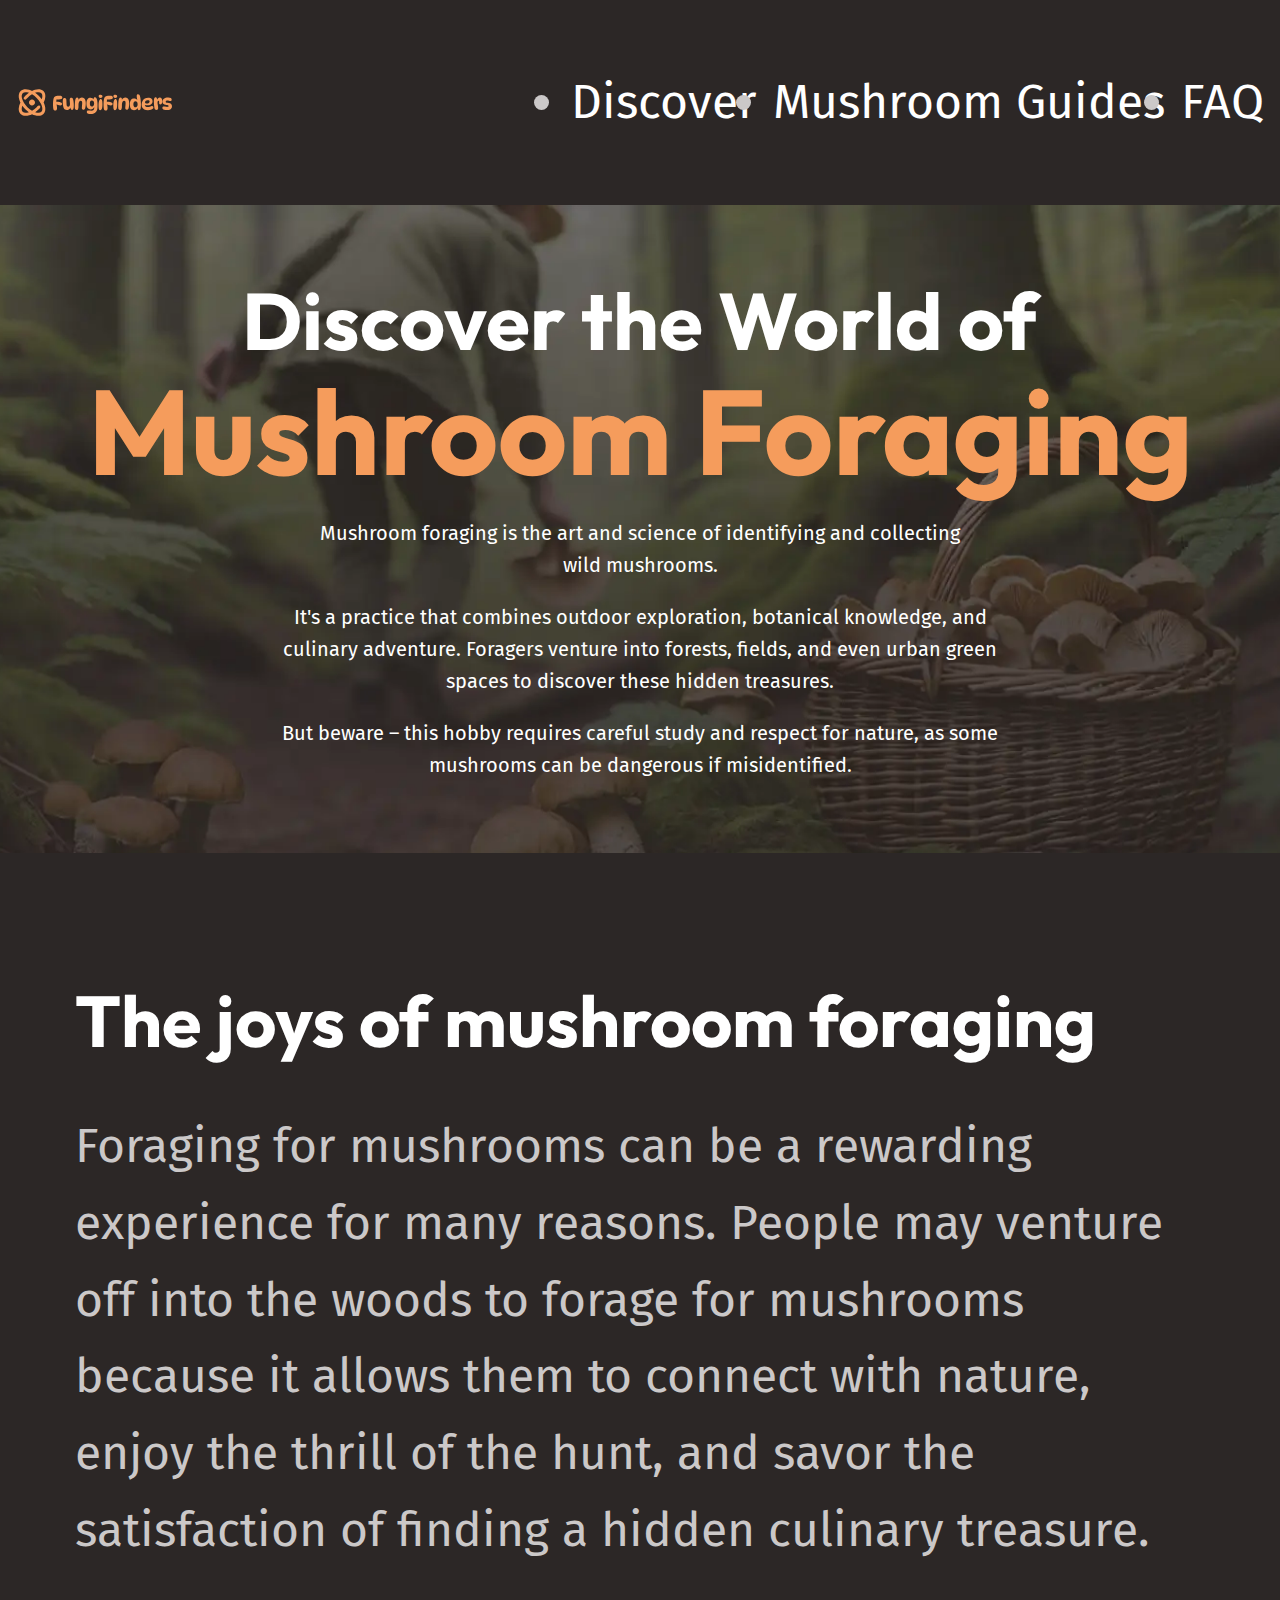
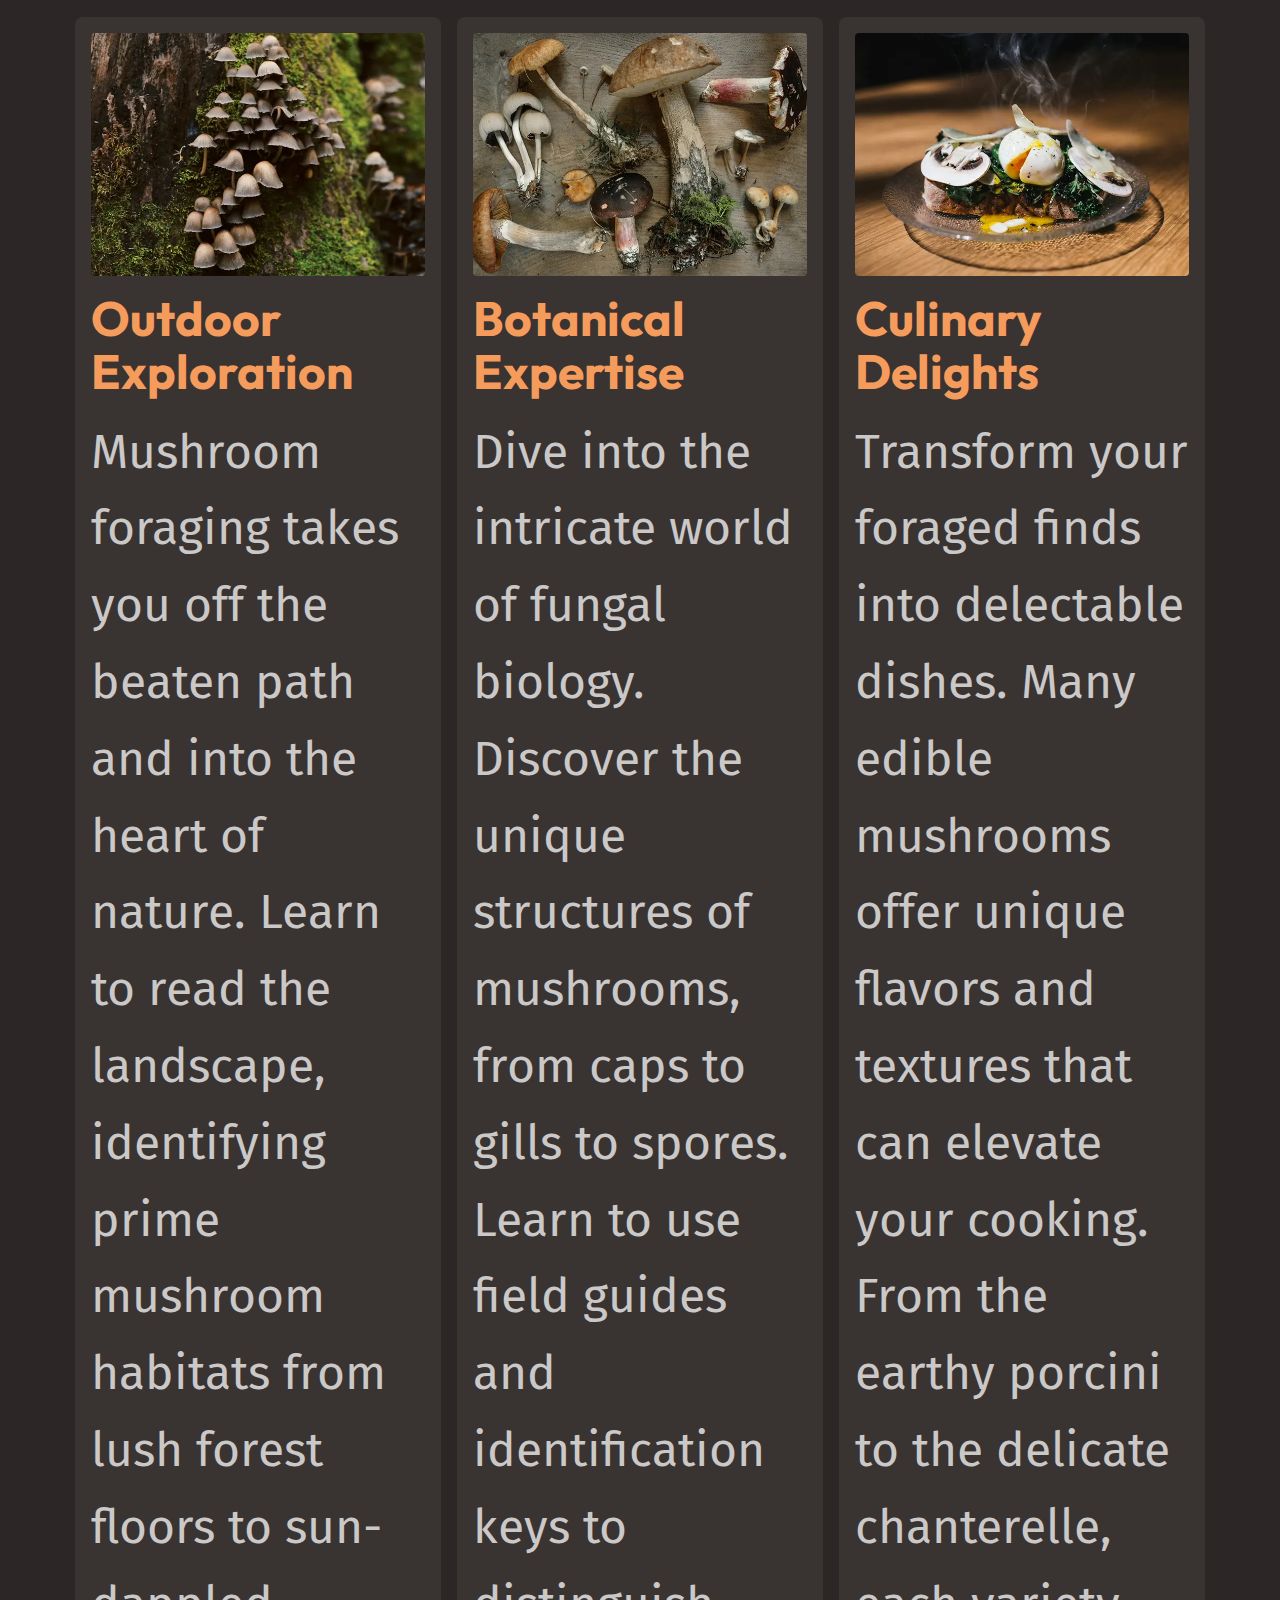
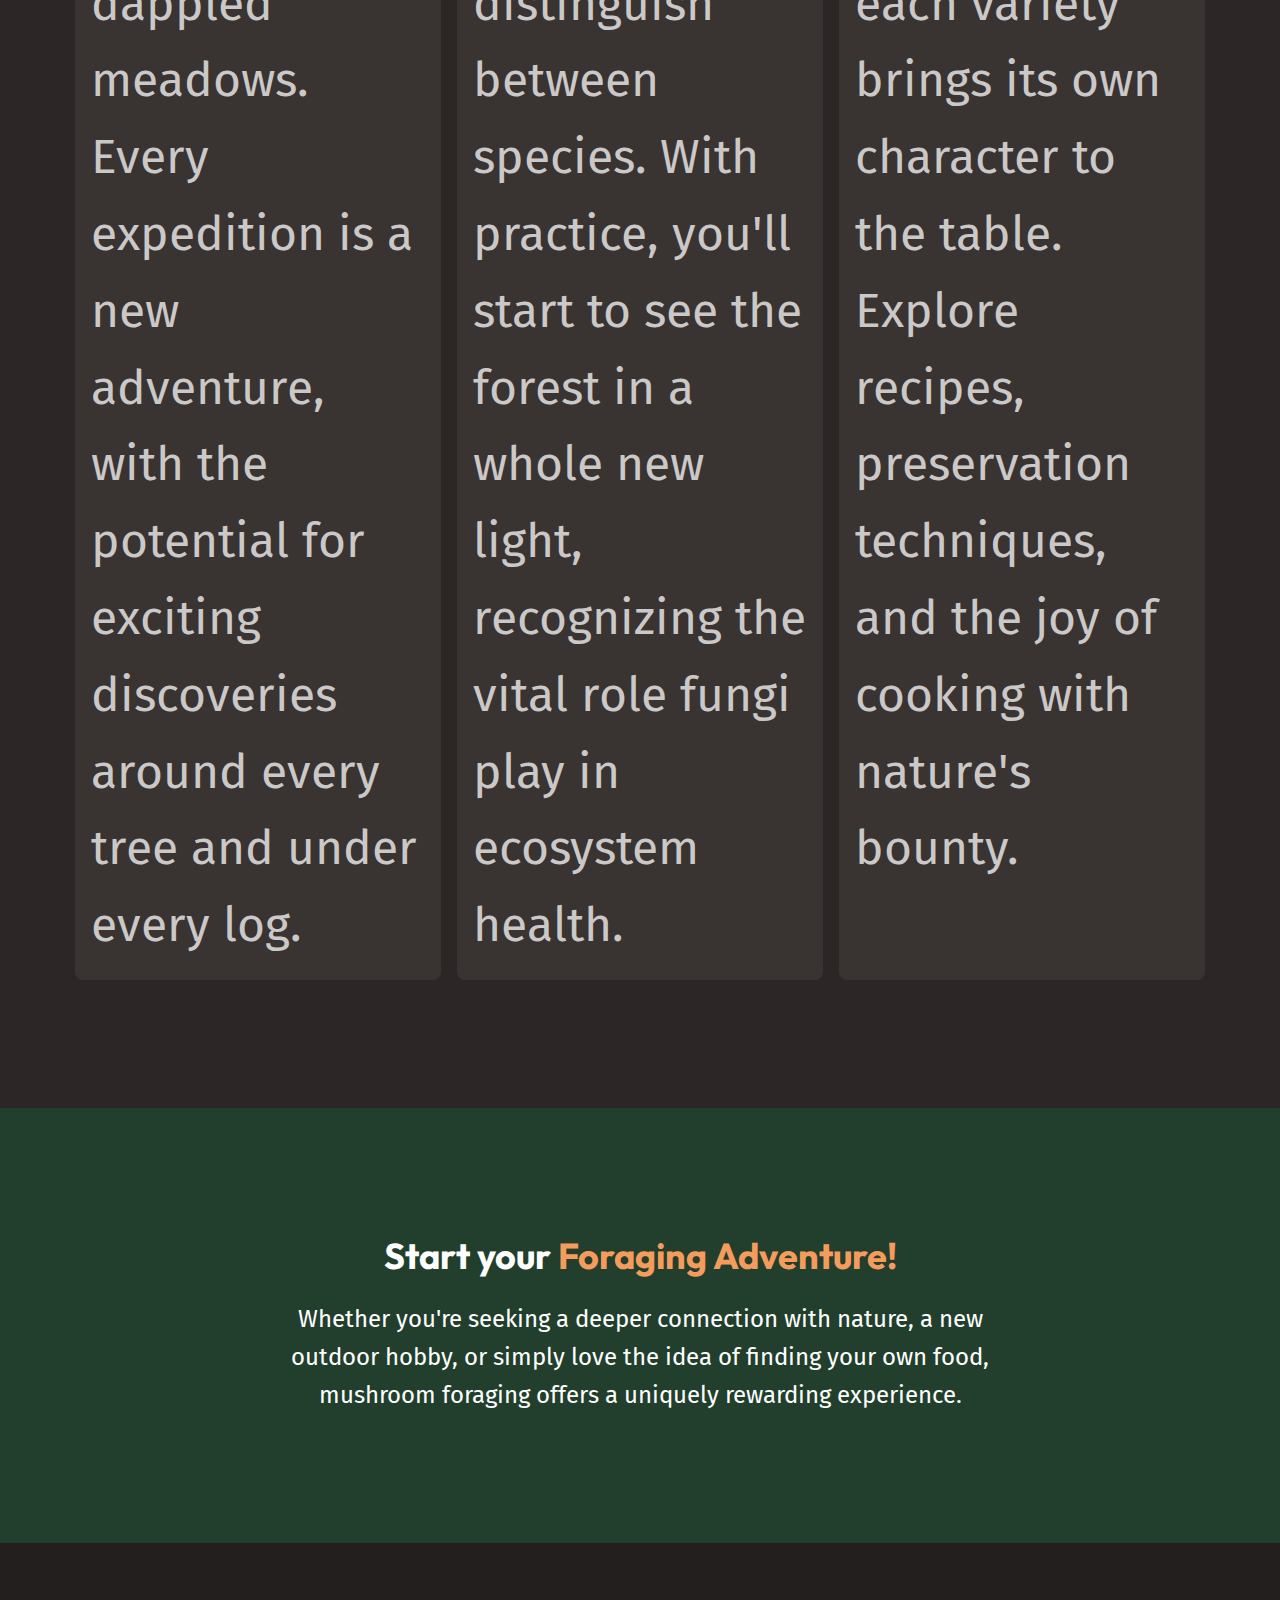
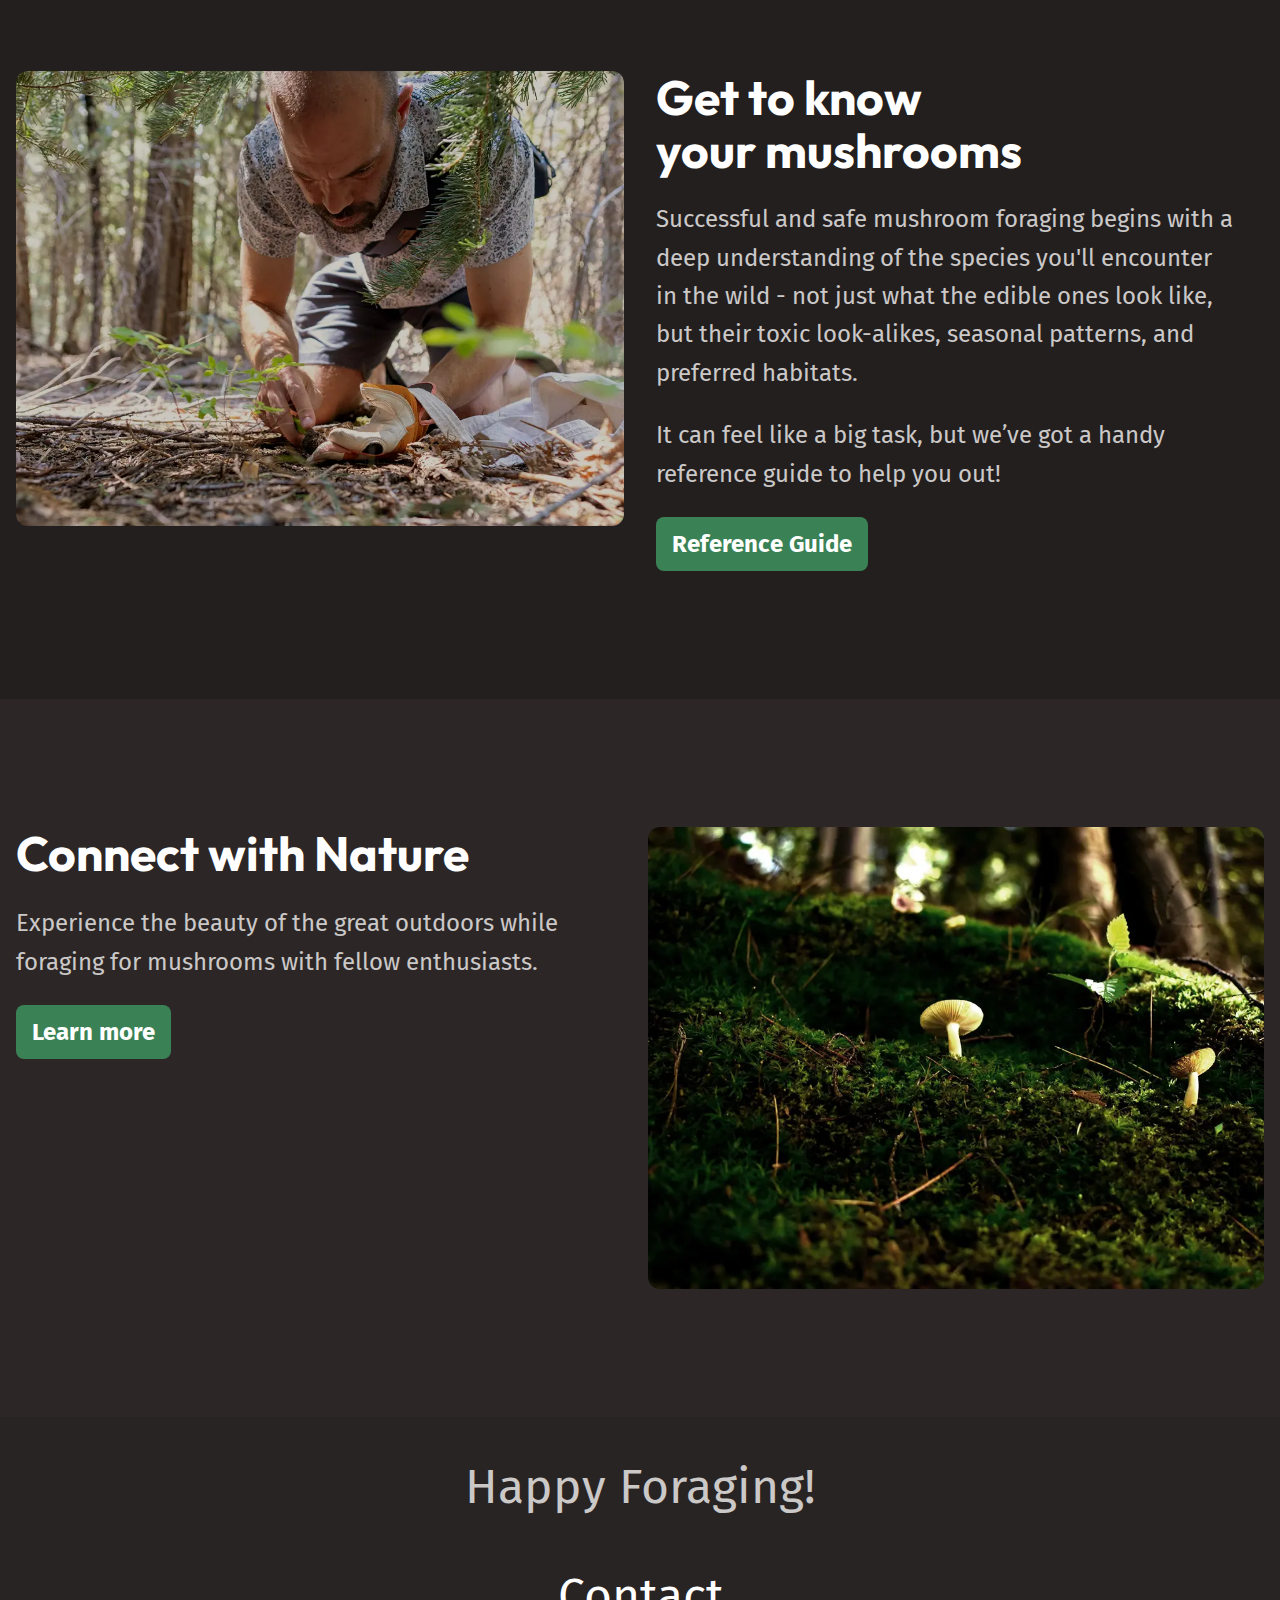
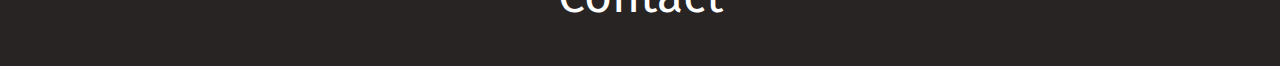
==== commit f834f970: "feat: updated styling and flow" ====
--- a/index.html
+++ b/index.html
@@ -1,39 +1,39 @@
 <!DOCTYPE html>
 <html lang="en">
-  <head>
-    <meta charset="UTF-8" />
-    <meta name="viewport" content="width=device-width, initial-scale=1.0" />
-    <title>Fungi Finders</title>
-    <link rel="preconnect" href="https://fonts.googleapis.com" />
-    <link rel="preconnect" href="https://fonts.gstatic.com" crossorigin />
-    <link
-      href="https://fonts.googleapis.com/css2?family=Fira+Sans:wght@400;700&family=Outfit:wght@100..900&display=swap"
-      rel="stylesheet"
-    />
-    <link rel="stylesheet" href="./style.css" />
-  </head>
-  <body>
-    <header class="site-header">
-      <div class="wrapper" data-width="wide" data-padding='compact'>
-        <div class="site-header__inner">   
-            <img src="/assets/fungi-finders.svg" alt="Fungi Logo" />
-            <nav class="primary-navigation">
-              <ul>
-                <li><a href="/">Discover</a></li>
-                <li><a href="#">Mushroom Guides</a></li>
-                <li><a href="#">FAQ</a></li>
-              </ul>
-            </nav>
-        </div>
+
+<head>
+  <meta charset="UTF-8" />
+  <meta name="viewport" content="width=device-width, initial-scale=1.0" />
+  <title>Fungi Finders</title>
+  <link rel="preconnect" href="https://fonts.googleapis.com" />
+  <link rel="preconnect" href="https://fonts.gstatic.com" crossorigin />
+  <link href="https://fonts.googleapis.com/css2?family=Fira+Sans:wght@400;700&family=Outfit:wght@100..900&display=swap"
+    rel="stylesheet" />
+  <link rel="stylesheet" href="./style.css" />
+</head>
+
+<body>
+  <header class="site-header">
+    <div class="wrapper" data-width="wide" data-padding='compact'>
+      <div class="site-header__inner">
+        <img src="/assets/fungi-finders.svg" alt="Fungi Logo" />
+        <nav class="primary-navigation">
+          <ul>
+            <li><a href="/">Discover</a></li>
+            <li><a href="#">Mushroom Guides</a></li>
+            <li><a href="#">FAQ</a></li>
+          </ul>
+        </nav>
       </div>
-    </header>
-    <main>
-      <section class="hero section flow">
-        <div class="wrapper">
-          <h1>Discover the World of <span> Mushroom Foraging</span></h1>
-        </div>
-        <div class="wrapper" data-width="narrow">
-            <div class="flow">
+    </div>
+  </header>
+  <main>
+    <section class="hero section flow" data-padding="compact">
+      <div class="wrapper">
+        <h1 class="hero__title">Discover the World of <span> Mushroom Foraging</span></h1>
+      </div>
+      <div class="wrapper" data-width="narrow">
+        <div class="flow">
           <p>
             Mushroom foraging is the art and science of identifying and
             collecting wild mushrooms.
@@ -49,71 +49,64 @@
             nature, as some mushrooms can be dangerous if misidentified.
           </p>
         </div>
-        </div>
-      </section>
-      <section class="section">
-        <div class="wrapper">
-            <div class="flow">
-          <h2>The joys of mushroom foraging</h2>
-          <p>
-            Foraging for mushrooms can be a rewarding experience for many
-            reasons. People may venture off into the woods to forage for
-            mushrooms because it allows them to connect with nature, enjoy the
-            thrill of the hunt, and savor the satisfaction of finding a hidden
-            culinary treasure.
-          </p>
-        </div>
-          <div>
-            <div class="card grid-flow">
-              <img
-                src="/assets/outdoor-exploration.webp"
-                alt="Tightly grouped brown mushrroms growing up a mossy tree trunk"
-              />
-              <h3 class="card__title">Outdoor Exploration</h3>
-              <p>
-                Mushroom foraging takes you off the beaten path and into the
-                heart of nature. Learn to read the landscape, identifying prime
-                mushroom habitats from lush forest floors to sun-dappled
-                meadows. Every expedition is a new adventure, with the potential
-                for exciting discoveries around every tree and under every log.
-              </p>
-            </div>
-            <div class="card">
-              <img
-                src="/assets/botanical-expertise.webp"
-                alt="collection of mushrooms"
-              />
-              <h3 class="card__title">Botanical Expertise</h3>
-              <p>
-                Dive into the intricate world of fungal biology. Discover the
-                unique structures of mushrooms, from caps to gills to spores.
-                Learn to use field guides and identification keys to distinguish
-                between species. With practice, you'll start to see the forest
-                in a whole new light, recognizing the vital role fungi play in
-                ecosystem health.
-              </p>
-            </div>
-            <div class="card">
-              <img
-                src="/assets/culinary-delight.webp"
-                alt="plate of musshroms"
-              />
-              <h3 class="card__title">Culinary Delights</h3>
-              <p>
-                Transform your foraged finds into delectable dishes. Many edible
-                mushrooms offer unique flavors and textures that can elevate
-                your cooking. From the earthy porcini to the delicate
-                chanterelle, each variety brings its own character to the table.
-                Explore recipes, preservation techniques, and the joy of cooking
-                with nature's bounty.
-              </p>
-            </div>
+      </div>
+    </section>
+    <section class="section">
+      <div class="wrapper flow">
+
+        <h2 class="card__title">The joys of mushroom foraging</h2>
+        <p>
+          Foraging for mushrooms can be a rewarding experience for many
+          reasons. People may venture off into the woods to forage for
+          mushrooms because it allows them to connect with nature, enjoy the
+          thrill of the hunt, and savor the satisfaction of finding a hidden
+          culinary treasure.
+        </p>
+        <!-- Three Col -->
+        <div class="equal-columns">
+
+          <div class="card grid-flow">
+            <img src="/assets/outdoor-exploration.webp"
+              alt="Tightly grouped brown mushrooms growing up a mossy tree trunk" />
+            <h2 class="card__title">Outdoor Exploration</h2>
+            <p>
+              Mushroom foraging takes you off the beaten path and into the
+              heart of nature. Learn to read the landscape, identifying prime
+              mushroom habitats from lush forest floors to sun-dappled
+              meadows. Every expedition is a new adventure, with the potential
+              for exciting discoveries around every tree and under every log.
+            </p>
+          </div>
+          <div class="card">
+            <img src="/assets/botanical-expertise.webp" alt="collection of mushrooms" />
+            <h3 class="card__title">Botanical Expertise</h3>
+            <p>
+              Dive into the intricate world of fungal biology. Discover the
+              unique structures of mushrooms, from caps to gills to spores.
+              Learn to use field guides and identification keys to distinguish
+              between species. With practice, you'll start to see the forest
+              in a whole new light, recognizing the vital role fungi play in
+              ecosystem health.
+            </p>
+          </div>
+          <div class="card grid-flow">
+            <img src="/assets/culinary-delight.webp" alt="plate of musshroms" />
+            <h3 class="card__title">Culinary Delights</h3>
+            <p>
+              Transform your foraged finds into delectable dishes. Many edible
+              mushrooms offer unique flavors and textures that can elevate
+              your cooking. From the earthy porcini to the delicate
+              chanterelle, each variety brings its own character to the table.
+              Explore recipes, preservation techniques, and the joy of cooking
+              with nature's bounty.
+            </p>
           </div>
         </div>
-      </section>
-      <sectio class='section'>
-        <div class="wrapper" data-width="narrow" data-padding="compact">
-            <div class="flow font-size-lg text-high-contrast">
+      </div>
+    </section>
+    <section class='background-accent text-center section'>
+      <div class="wrapper" data-width="narrow" data-padding="compact">
+        <div class="flow font-size-lg text-high-contrast">
           <h2>Start your <span class='text-brand'>Foraging Adventure!</span></h2>
           <p>
             Whether you're seeking a deeper connection with nature, a new
@@ -121,18 +114,17 @@
             mushroom foraging offers a uniquely rewarding experience.
           </p>
         </div>
-    </div>
-      </section>
-      <section class=' background-extra-dark section'>
-        <div class="wrapper" data-width="wide">
-          <div class='equal-columns' data-gap='large' data-alignment="centered">
-            <img
-              src="/assets/get-to-know.webp"
-              alt="man on his knees harvesting a mushrom  "
-            />
+      </div>
+    </section>
+    <section class='background-extra-dark section'>
+      <!-- Two Col -->
+      <div class="wrapper" data-width="wide">
+        <div class='equal-columns' data-gap='large' data-alignment="centered">
+          <div>
+            <img src="/assets/get-to-know.webp" alt="man on his knees harvesting a mushrom  " />
           </div>
-          <div>
-            <h2>Get to know your mushrooms</h2>
+          <div class="flow font-size-lg">
+            <h2 class="section-title">Get to know your mushrooms</h2>
             <p>
               Successful and safe mushroom foraging begins with a deep
               understanding of the species you'll encounter in the wild - not
@@ -143,36 +135,39 @@
               It can feel like a big task, but we’ve got a handy reference guide
               to help you out!
             </p>
-            <a class="button" href="#">Reference Guide</a>
+            <a class="button" href="#"> <span class="visually-hidden"> Learn more about mushrooms using our handy</span>
+              Reference Guide</a>
           </div>
         </div>
-      </section>
-      <section class='section'>
-        <div class="wrapper" data-width="wide">
+      </div>
+    </section>
+    <section class='section'>
+      <div class="wrapper" data-width="wide">
+        <div class="equal-columns">
+          <div class="flow font-size-lg">
+            <h2 class='section-title'>Connect with Nature</h2>
+            <p>
+              Experience the beauty of the great outdoors while foraging for
+              mushrooms with fellow enthusiasts.
+            </p>
+            <a href="#" class="button">
+              Learn more
+              <span class="visually-hidden">
+                about mushrooms with our helpful reference guide
+              </span>
+            </a>
+          </div>
           <div>
-            <div>
-              <h2 class='section-title'>Connect with Nature</h2>
-              <p>
-                Experience the beauty of the great outdoors while foraging for
-                mushrooms with fellow enthusiasts.
-              </p>
-              <a href="#" class="button">
-                Learn more
-                <span class="visually-hidden">
-                  about mushrooms with our helpful reference guide
-                </span>
-              </a>
-            </div>
-            <div>
-              <img src="assets/nature.webp" alt="a white fungi in the forest" />
-            </div>
+            <img src="assets/nature.webp" alt="a white fungi in the forest" />
           </div>
         </div>
-      </section>
-    </main>
-    <footer class='site-footer'>
-        <p class='site--footer__title'>Happy Foraging!</p>
-        <a href="mailto:bobby@gmail.com">Contact</a>
-    </footer>
-  </body>
-</html>
+      </div>
+    </section>
+  </main>
+  <footer class='site-footer'>
+    <p class='site--footer__title'>Happy Foraging!</p>
+    <a href="mailto:bobby@gmail.com">Contact</a>
+  </footer>
+</body>
+
+</html>--- a/style.css
+++ b/style.css
@@ -171,11 +171,11 @@
 
 @layer layout {
   .flow > * + * {
-    margin-top: var(--flow-sapce, 1em);
+    margin-top: var(--flow-spacer, 1em);
   }
   .grid-flow {
     display: grid;
-    gap: var(--grid-flow-space, 1rem);
+    gap: var(--grid-flow-gap, 1rem);
 
     align-content: start;
     justify-items: start;
@@ -188,15 +188,16 @@
   .equal-columns {
     display: grid;
     gap: var(--equal-columns-gap, 1rem);
-
-    @media (width > 500px) {
+    align-items: var(--column-layout-alignment, stretch);
+
+    @media (width > 760px) {
       grid-auto-flow: column;
       grid-auto-columns: 1fr;
     }
     &[data-gap='large'] {
       --equal-columns-gap: 2rem;
     }
-    align-items: var(--column-layout-alignment, start);
+   
 
     &[data-vertical-alignment='centered'] {
       --column-layout-alignment: center;
@@ -293,6 +294,17 @@
     text-align: center;
     font-size: var(--font-size-md);
     color: var(--text-high-contrast);
+    background-image: url(/assets/hero.webp);
+    background-size: cover;
+    background-position: center;
+  }
+  .hero__title{
+    font-size: var(--font-size-heading-lg);
+    span {
+      font-size: var(--font-size-heading-xl);
+      color: var(--text-brand);
+      display: block;
+    }
   }
   .card {
     display: grid;
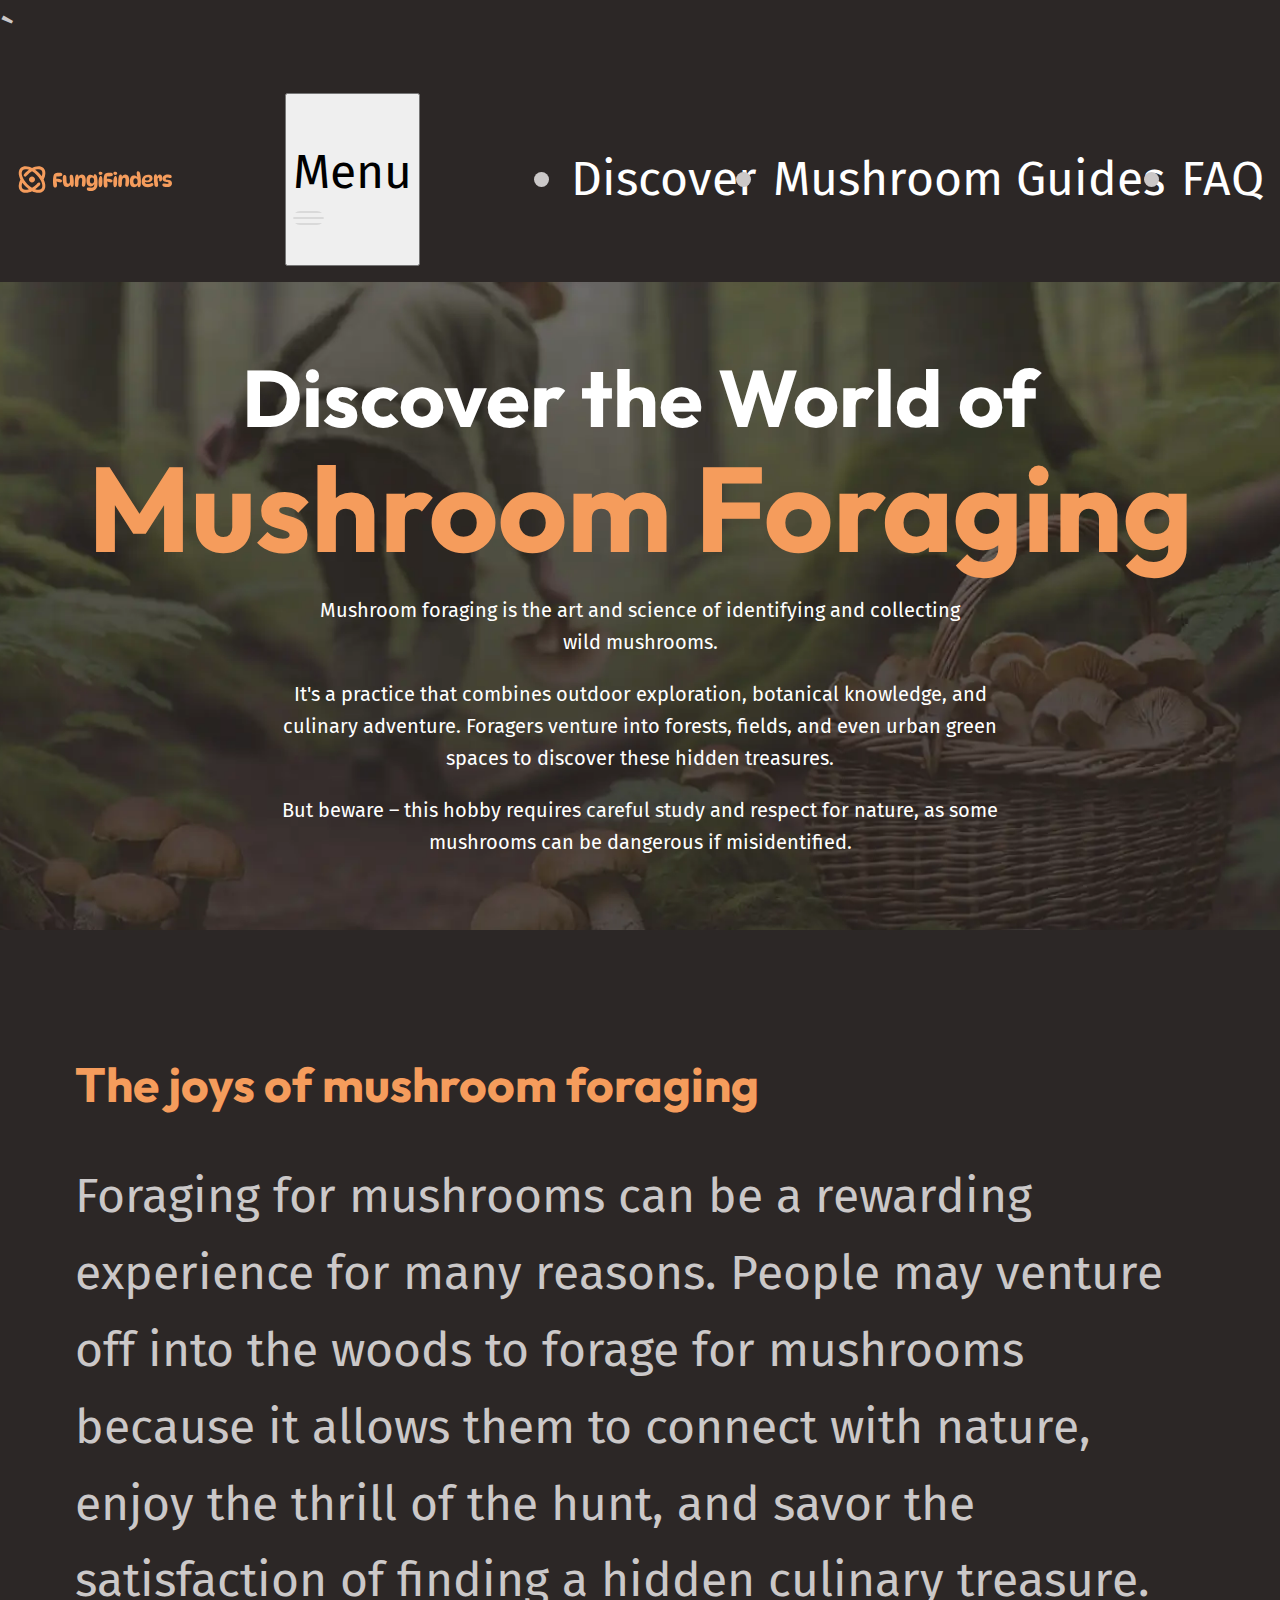
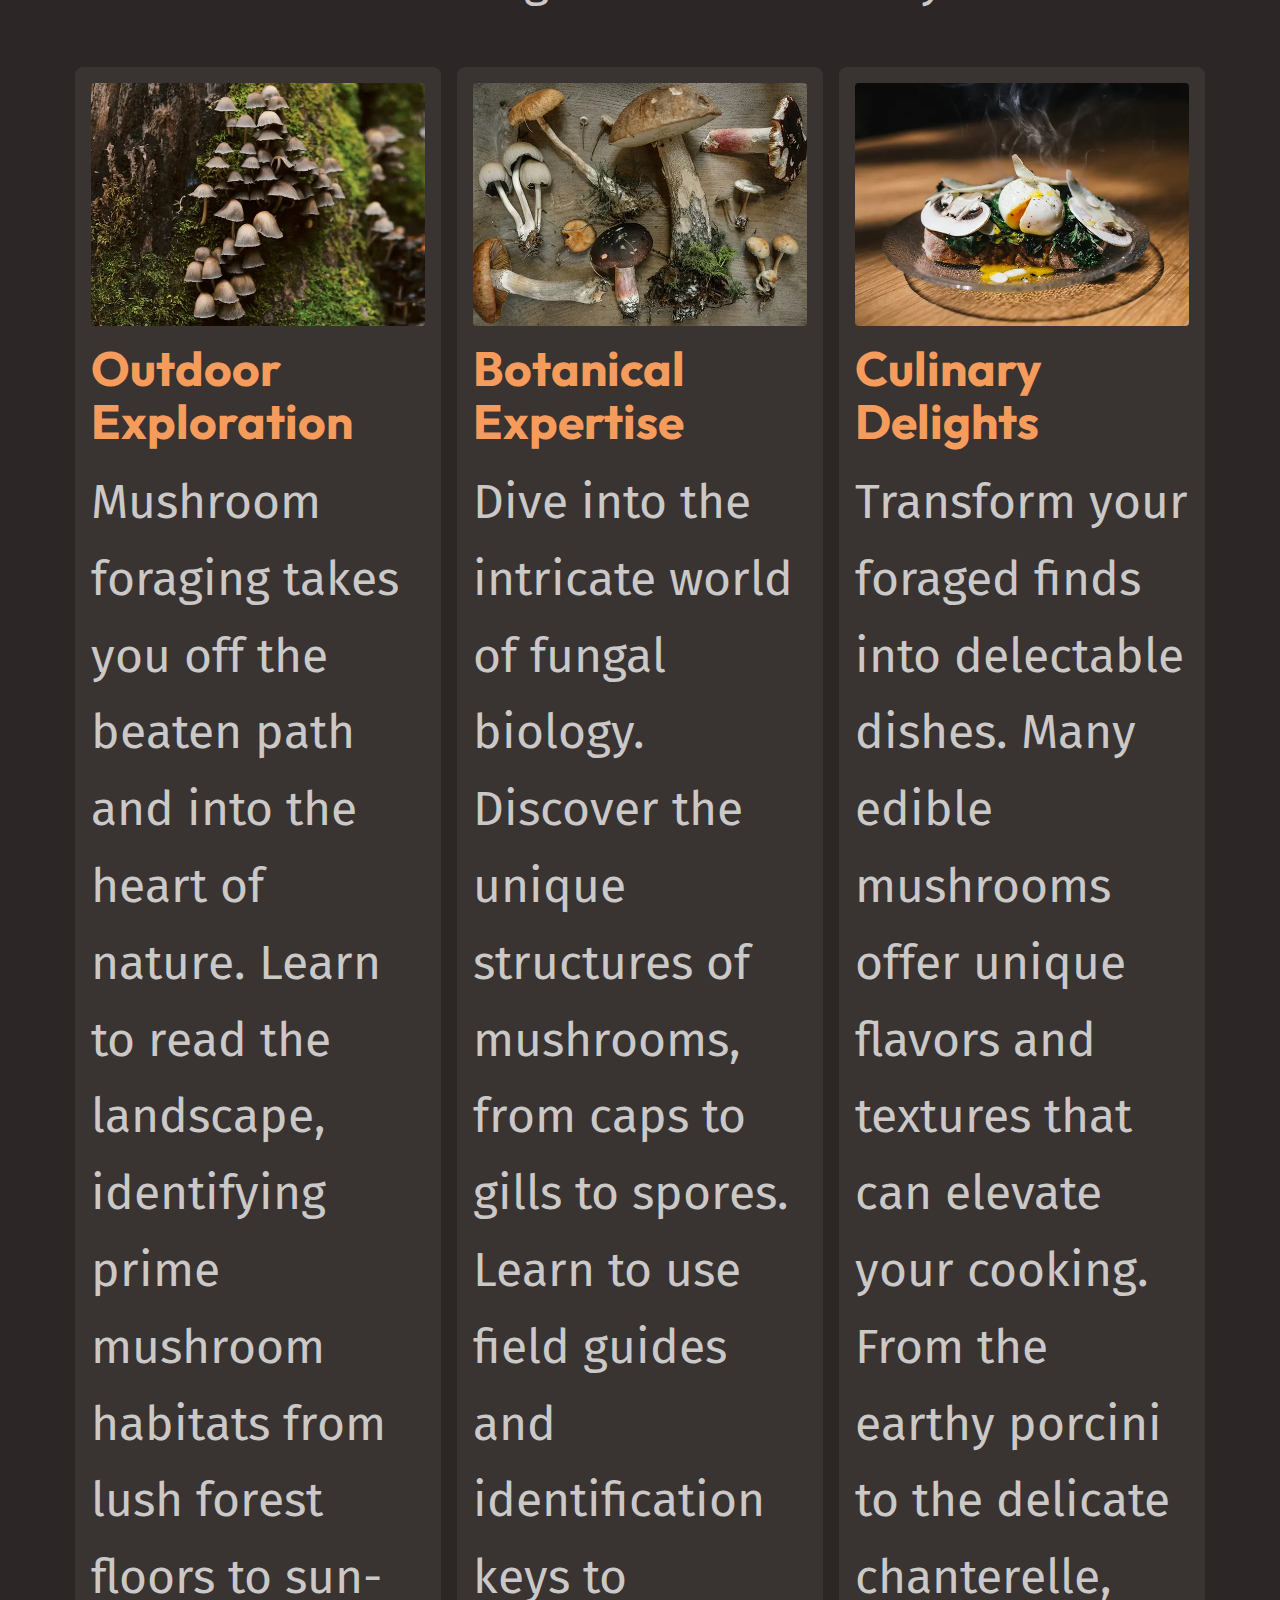
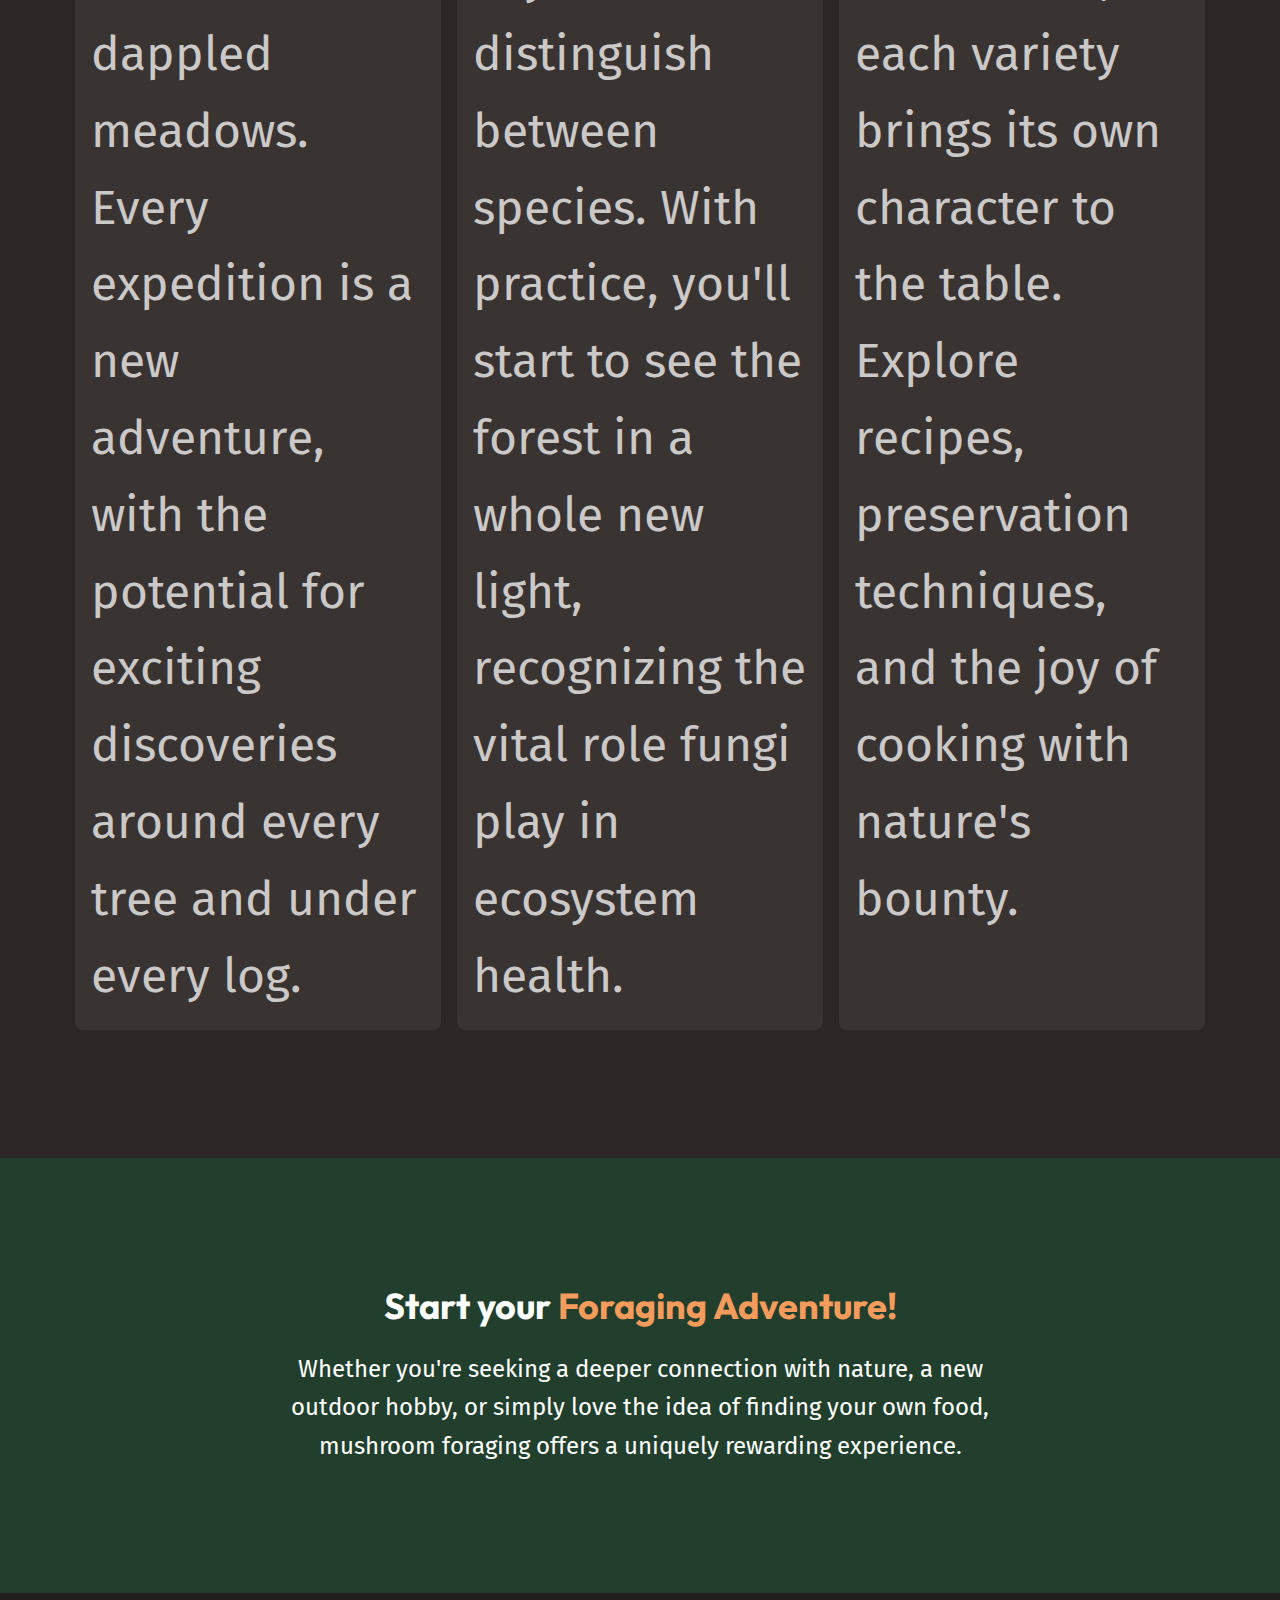
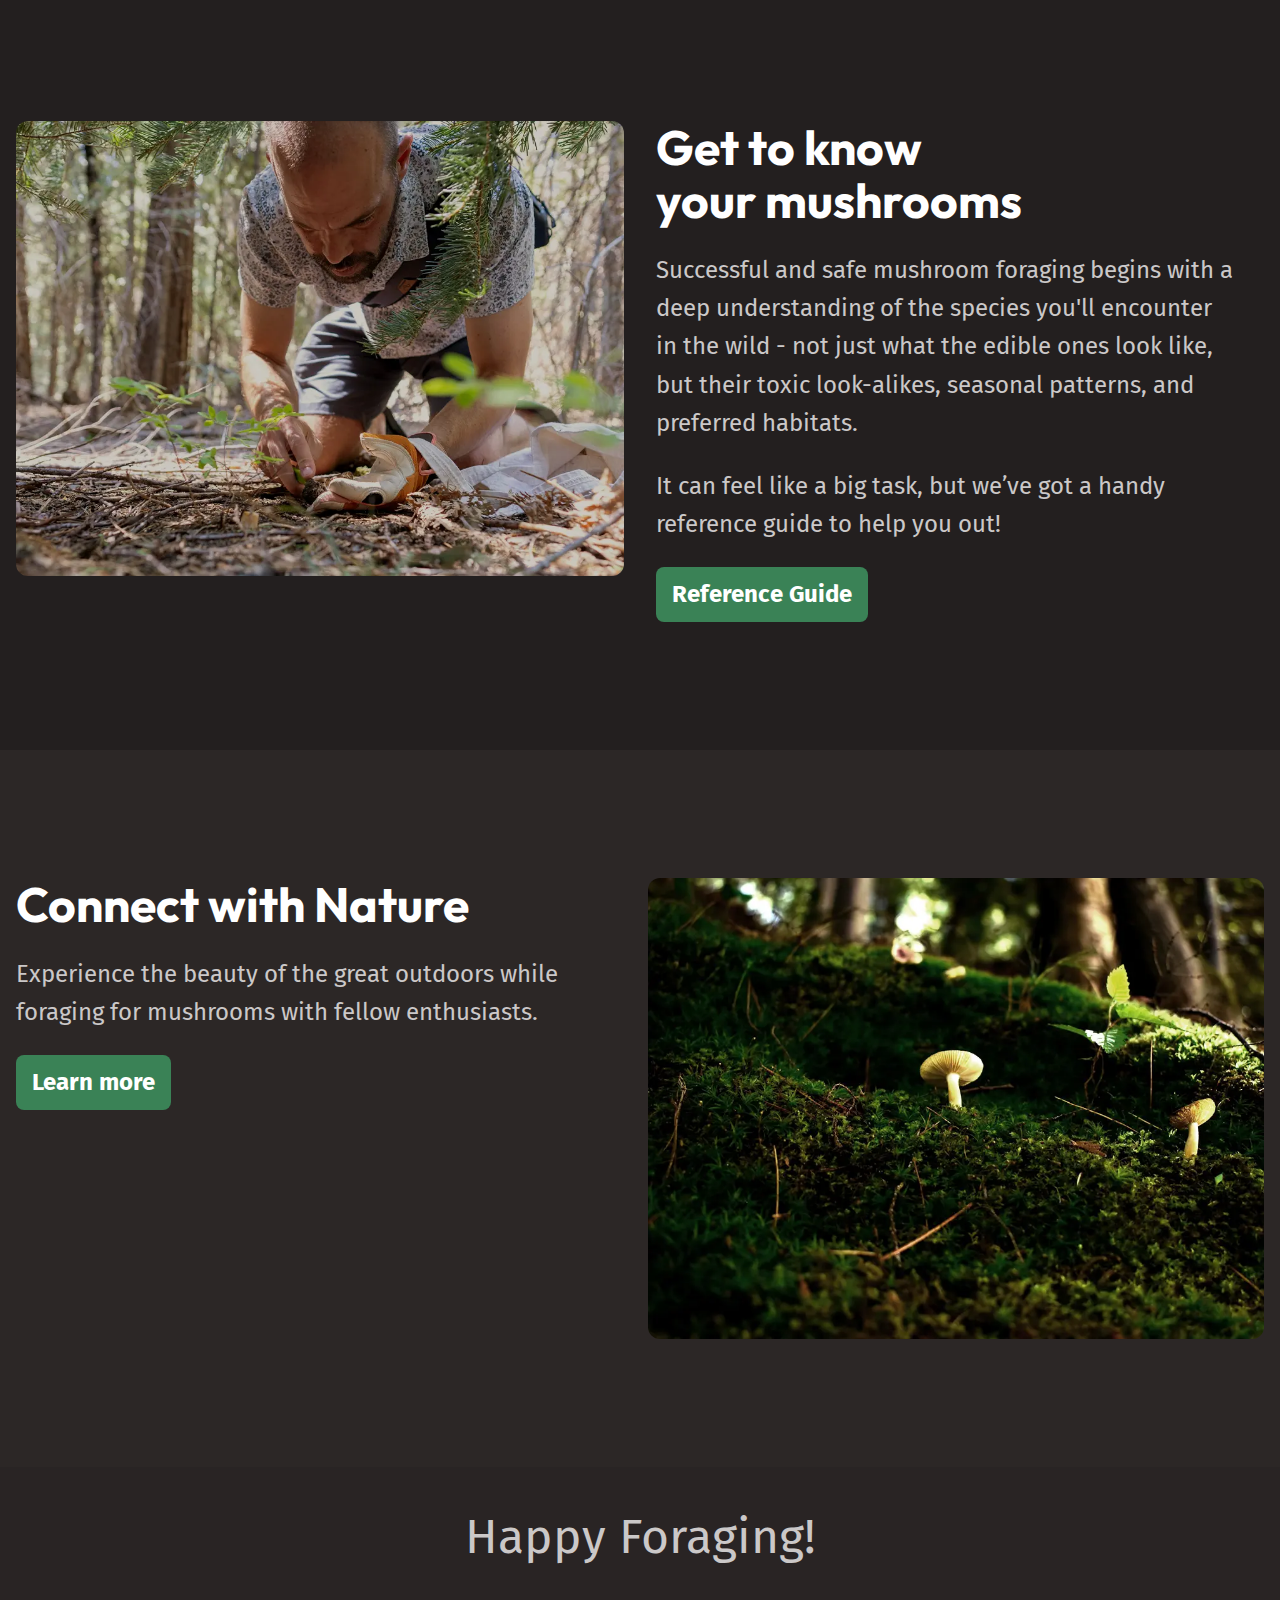
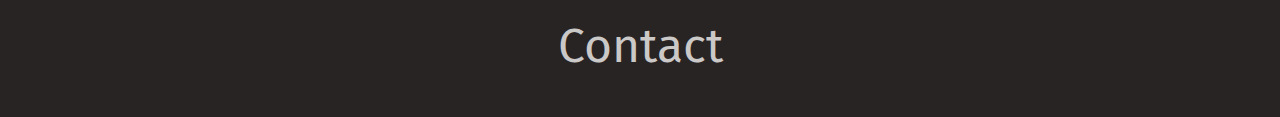
==== commit 7bff780f: "feat: added burger menu" ====
--- a/index.html
+++ b/index.html
@@ -1,173 +1,194 @@
 <!DOCTYPE html>
 <html lang="en">
-
-<head>
-  <meta charset="UTF-8" />
-  <meta name="viewport" content="width=device-width, initial-scale=1.0" />
-  <title>Fungi Finders</title>
-  <link rel="preconnect" href="https://fonts.googleapis.com" />
-  <link rel="preconnect" href="https://fonts.gstatic.com" crossorigin />
-  <link href="https://fonts.googleapis.com/css2?family=Fira+Sans:wght@400;700&family=Outfit:wght@100..900&display=swap"
-    rel="stylesheet" />
-  <link rel="stylesheet" href="./style.css" />
-</head>
-
-<body>
-  <header class="site-header">
-    <div class="wrapper" data-width="wide" data-padding='compact'>
-      <div class="site-header__inner">
-        <img src="/assets/fungi-finders.svg" alt="Fungi Logo" />
-        <nav class="primary-navigation">
-          <ul>
-            <li><a href="/">Discover</a></li>
-            <li><a href="#">Mushroom Guides</a></li>
-            <li><a href="#">FAQ</a></li>
-          </ul>
-        </nav>
-      </div>
-    </div>
-  </header>
-  <main>
-    <section class="hero section flow" data-padding="compact">
-      <div class="wrapper">
-        <h1 class="hero__title">Discover the World of <span> Mushroom Foraging</span></h1>
-      </div>
-      <div class="wrapper" data-width="narrow">
-        <div class="flow">
-          <p>
-            Mushroom foraging is the art and science of identifying and
-            collecting wild mushrooms.
-          </p>
-          <p>
-            It's a practice that combines outdoor exploration, botanical
-            knowledge, and culinary adventure. Foragers venture into forests,
-            fields, and even urban green spaces to discover these hidden
-            treasures.
-          </p>
-          <p>
-            But beware – this hobby requires careful study and respect for
-            nature, as some mushrooms can be dangerous if misidentified.
-          </p>
+  <head>
+    <meta charset="UTF-8" />
+    <meta name="viewport" content="width=device-width, initial-scale=1.0" />
+    <title>Fungi Finders</title>
+    <link rel="preconnect" href="https://fonts.googleapis.com" />
+    <link rel="preconnect" href="https://fonts.gstatic.com" crossorigin />
+    <link
+      href="https://fonts.googleapis.com/css2?family=Fira+Sans:wght@400;700&family=Outfit:wght@100..900&display=swap"
+      rel="stylesheet"
+    />
+    <link rel="stylesheet" href="./style.css" />
+  </head>
+  `
+  <body>
+    <header class="site-header">
+      <div class="wrapper" data-width="wide" data-padding="compact">
+        <div class="site-header__inner">
+          <img src="/assets/fungi-finders.svg" alt="Fungi Logo" />
+          <button aria-controls="primary-navigation" aria-expanded="false">
+            <span class="visally-hidden">Menu</span>
+            <img src="/assets/hamburger.svg" alt="" />
+          </button>
+          <nav class="primary-navigation">
+            <ul>
+              <li><a href="/">Discover</a></li>
+              <li><a href="#">Mushroom Guides</a></li>
+              <li><a href="#">FAQ</a></li>
+            </ul>
+          </nav>
         </div>
       </div>
-    </section>
-    <section class="section">
-      <div class="wrapper flow">
-
-        <h2 class="card__title">The joys of mushroom foraging</h2>
-        <p>
-          Foraging for mushrooms can be a rewarding experience for many
-          reasons. People may venture off into the woods to forage for
-          mushrooms because it allows them to connect with nature, enjoy the
-          thrill of the hunt, and savor the satisfaction of finding a hidden
-          culinary treasure.
-        </p>
-        <!-- Three Col -->
-        <div class="equal-columns">
-
-          <div class="card grid-flow">
-            <img src="/assets/outdoor-exploration.webp"
-              alt="Tightly grouped brown mushrooms growing up a mossy tree trunk" />
-            <h2 class="card__title">Outdoor Exploration</h2>
+    </header>
+    <main>
+      <section class="hero section flow" data-padding="compact">
+        <div class="wrapper">
+          <h1 class="hero__title">
+            Discover the World of <span> Mushroom Foraging</span>
+          </h1>
+        </div>
+        <div class="wrapper" data-width="narrow">
+          <div class="flow">
             <p>
-              Mushroom foraging takes you off the beaten path and into the
-              heart of nature. Learn to read the landscape, identifying prime
-              mushroom habitats from lush forest floors to sun-dappled
-              meadows. Every expedition is a new adventure, with the potential
-              for exciting discoveries around every tree and under every log.
+              Mushroom foraging is the art and science of identifying and
+              collecting wild mushrooms.
             </p>
-          </div>
-          <div class="card">
-            <img src="/assets/botanical-expertise.webp" alt="collection of mushrooms" />
-            <h3 class="card__title">Botanical Expertise</h3>
             <p>
-              Dive into the intricate world of fungal biology. Discover the
-              unique structures of mushrooms, from caps to gills to spores.
-              Learn to use field guides and identification keys to distinguish
-              between species. With practice, you'll start to see the forest
-              in a whole new light, recognizing the vital role fungi play in
-              ecosystem health.
+              It's a practice that combines outdoor exploration, botanical
+              knowledge, and culinary adventure. Foragers venture into forests,
+              fields, and even urban green spaces to discover these hidden
+              treasures.
             </p>
-          </div>
-          <div class="card grid-flow">
-            <img src="/assets/culinary-delight.webp" alt="plate of musshroms" />
-            <h3 class="card__title">Culinary Delights</h3>
             <p>
-              Transform your foraged finds into delectable dishes. Many edible
-              mushrooms offer unique flavors and textures that can elevate
-              your cooking. From the earthy porcini to the delicate
-              chanterelle, each variety brings its own character to the table.
-              Explore recipes, preservation techniques, and the joy of cooking
-              with nature's bounty.
+              But beware – this hobby requires careful study and respect for
+              nature, as some mushrooms can be dangerous if misidentified.
             </p>
           </div>
         </div>
-      </div>
-    </section>
-    <section class='background-accent text-center section'>
-      <div class="wrapper" data-width="narrow" data-padding="compact">
-        <div class="flow font-size-lg text-high-contrast">
-          <h2>Start your <span class='text-brand'>Foraging Adventure!</span></h2>
+      </section>
+      <section class="section">
+        <div class="wrapper flow">
+          <h2 class="card__title">The joys of mushroom foraging</h2>
           <p>
-            Whether you're seeking a deeper connection with nature, a new
-            outdoor hobby, or simply love the idea of finding your own food,
-            mushroom foraging offers a uniquely rewarding experience.
+            Foraging for mushrooms can be a rewarding experience for many
+            reasons. People may venture off into the woods to forage for
+            mushrooms because it allows them to connect with nature, enjoy the
+            thrill of the hunt, and savor the satisfaction of finding a hidden
+            culinary treasure.
           </p>
-        </div>
-      </div>
-    </section>
-    <section class='background-extra-dark section'>
-      <!-- Two Col -->
-      <div class="wrapper" data-width="wide">
-        <div class='equal-columns' data-gap='large' data-alignment="centered">
-          <div>
-            <img src="/assets/get-to-know.webp" alt="man on his knees harvesting a mushrom  " />
-          </div>
-          <div class="flow font-size-lg">
-            <h2 class="section-title">Get to know your mushrooms</h2>
-            <p>
-              Successful and safe mushroom foraging begins with a deep
-              understanding of the species you'll encounter in the wild - not
-              just what the edible ones look like, but their toxic look-alikes,
-              seasonal patterns, and preferred habitats.
-            </p>
-            <p>
-              It can feel like a big task, but we’ve got a handy reference guide
-              to help you out!
-            </p>
-            <a class="button" href="#"> <span class="visually-hidden"> Learn more about mushrooms using our handy</span>
-              Reference Guide</a>
+          <!-- Three Col -->
+          <div class="equal-columns">
+            <div class="card grid-flow">
+              <img
+                src="/assets/outdoor-exploration.webp"
+                alt="Tightly grouped brown mushrooms growing up a mossy tree trunk"
+              />
+              <h3 class="card__title">Outdoor Exploration</h3>
+              <p>
+                Mushroom foraging takes you off the beaten path and into the
+                heart of nature. Learn to read the landscape, identifying prime
+                mushroom habitats from lush forest floors to sun-dappled
+                meadows. Every expedition is a new adventure, with the potential
+                for exciting discoveries around every tree and under every log.
+              </p>
+            </div>
+            <div class="card">
+              <img
+                src="/assets/botanical-expertise.webp"
+                alt="collection of mushrooms"
+              />
+              <h3 class="card__title">Botanical Expertise</h3>
+              <p>
+                Dive into the intricate world of fungal biology. Discover the
+                unique structures of mushrooms, from caps to gills to spores.
+                Learn to use field guides and identification keys to distinguish
+                between species. With practice, you'll start to see the forest
+                in a whole new light, recognizing the vital role fungi play in
+                ecosystem health.
+              </p>
+            </div>
+            <div class="card grid-flow">
+              <img
+                src="/assets/culinary-delight.webp"
+                alt="plate of musshroms"
+              />
+              <h3 class="card__title">Culinary Delights</h3>
+              <p>
+                Transform your foraged finds into delectable dishes. Many edible
+                mushrooms offer unique flavors and textures that can elevate
+                your cooking. From the earthy porcini to the delicate
+                chanterelle, each variety brings its own character to the table.
+                Explore recipes, preservation techniques, and the joy of cooking
+                with nature's bounty.
+              </p>
+            </div>
           </div>
         </div>
-      </div>
-    </section>
-    <section class='section'>
-      <div class="wrapper" data-width="wide">
-        <div class="equal-columns">
-          <div class="flow font-size-lg">
-            <h2 class='section-title'>Connect with Nature</h2>
+      </section>
+      <section class="background-accent text-center section">
+        <div class="wrapper" data-width="narrow" data-padding="compact">
+          <div class="flow font-size-lg text-high-contrast">
+            <h2>
+              Start your <span class="text-brand">Foraging Adventure!</span>
+            </h2>
             <p>
-              Experience the beauty of the great outdoors while foraging for
-              mushrooms with fellow enthusiasts.
+              Whether you're seeking a deeper connection with nature, a new
+              outdoor hobby, or simply love the idea of finding your own food,
+              mushroom foraging offers a uniquely rewarding experience.
             </p>
-            <a href="#" class="button">
-              Learn more
-              <span class="visually-hidden">
-                about mushrooms with our helpful reference guide
-              </span>
-            </a>
-          </div>
-          <div>
-            <img src="assets/nature.webp" alt="a white fungi in the forest" />
           </div>
         </div>
-      </div>
-    </section>
-  </main>
-  <footer class='site-footer'>
-    <p class='site--footer__title'>Happy Foraging!</p>
-    <a href="mailto:bobby@gmail.com">Contact</a>
-  </footer>
-</body>
-
-</html>+      </section>
+      <section class="background-extra-dark section">
+        <!-- Two Col -->
+        <div class="wrapper" data-width="wide">
+          <div class="equal-columns" data-gap="large" data-alignment="centered">
+            <div>
+              <img
+                src="/assets/get-to-know.webp"
+                alt="man on his knees harvesting a mushrom  "
+              />
+            </div>
+            <div class="flow font-size-lg">
+              <h2 class="section-title">Get to know your mushrooms</h2>
+              <p>
+                Successful and safe mushroom foraging begins with a deep
+                understanding of the species you'll encounter in the wild - not
+                just what the edible ones look like, but their toxic
+                look-alikes, seasonal patterns, and preferred habitats.
+              </p>
+              <p>
+                It can feel like a big task, but we’ve got a handy reference
+                guide to help you out!
+              </p>
+              <a class="button" href="#">
+                <span class="visually-hidden">
+                  Learn more about mushrooms using our handy</span
+                >
+                Reference Guide</a
+              >
+            </div>
+          </div>
+        </div>
+      </section>
+      <section class="section">
+        <div class="wrapper" data-width="wide">
+          <div class="equal-columns">
+            <div class="flow font-size-lg">
+              <h2 class="section-title">Connect with Nature</h2>
+              <p>
+                Experience the beauty of the great outdoors while foraging for
+                mushrooms with fellow enthusiasts.
+              </p>
+              <a href="#" class="button">
+                Learn more
+                <span class="visually-hidden">
+                  about mushrooms with our helpful reference guide
+                </span>
+              </a>
+            </div>
+            <div>
+              <img src="assets/nature.webp" alt="a white fungi in the forest" />
+            </div>
+          </div>
+        </div>
+      </section>
+    </main>
+    <footer class="site-footer">
+      <p class="site--footer__title">Happy Foraging!</p>
+      <a href="mailto:bobby@gmail.com">Contact</a>
+    </footer>
+  </body>
+</html>
--- a/style.css
+++ b/style.css
@@ -197,7 +197,6 @@
     &[data-gap='large'] {
       --equal-columns-gap: 2rem;
     }
-   
 
     &[data-vertical-alignment='centered'] {
       --column-layout-alignment: center;
@@ -274,7 +273,7 @@
     gap: 2rem;
 
     a {
-      color: var(--text-high-contrast);
+      color: var(--text-main);
     }
 
     a:hover,
@@ -298,7 +297,7 @@
     background-size: cover;
     background-position: center;
   }
-  .hero__title{
+  .hero__title {
     font-size: var(--font-size-heading-lg);
     span {
       font-size: var(--font-size-heading-xl);
@@ -312,15 +311,13 @@
     padding: 1rem;
     background-color: var(--background-light);
     border-radius: var(--border-radius-md);
-
-    .card__title {
-      font-size: var(--card--title-font-size, --font-size-heading-sm);
-      color: var(--card-title-colr, var(--text-brand));
-    }
-
     img {
       border-radius: var(--border-radius-sm);
     }
+  }
+  .card__title {
+    font-size: var(--card--title-font-size, --font-size-heading-sm);
+    color: var(--card-title-colr, var(--text-brand));
   }
   .button {
     text-decoration: none;
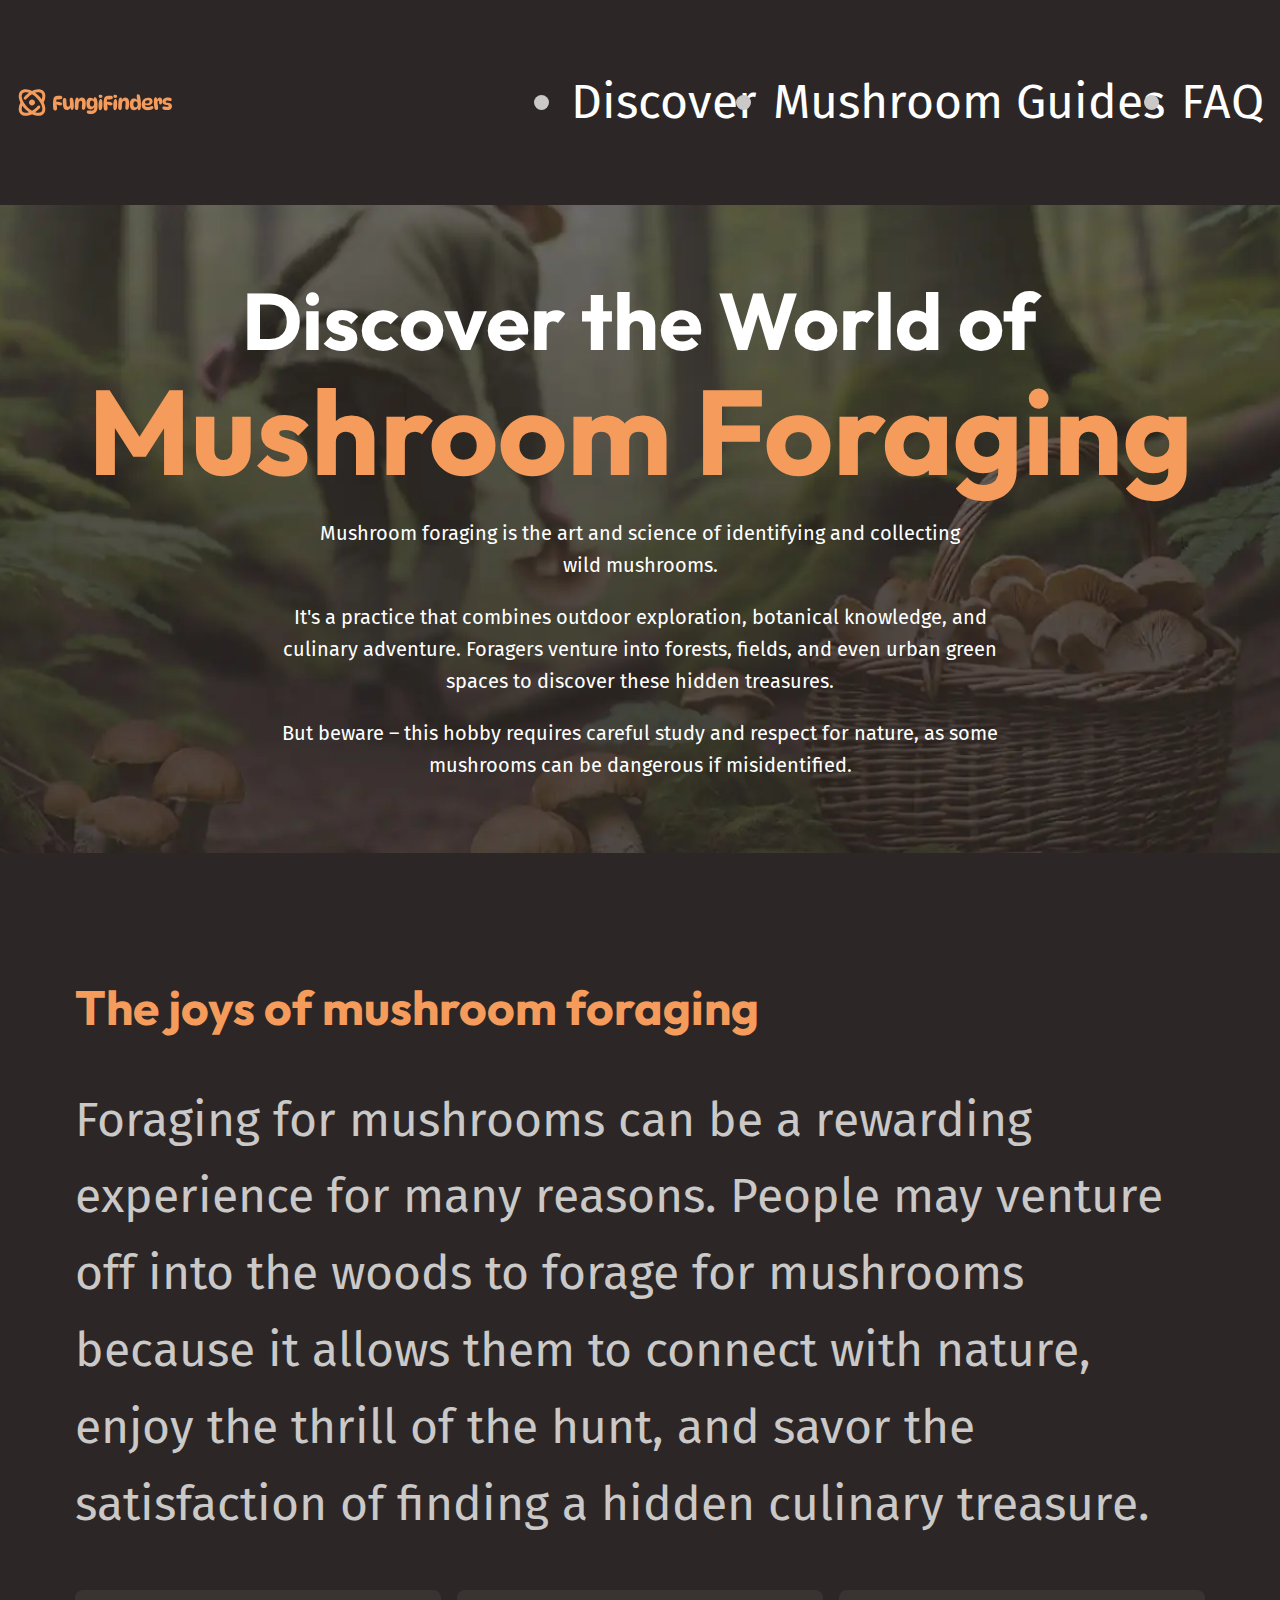
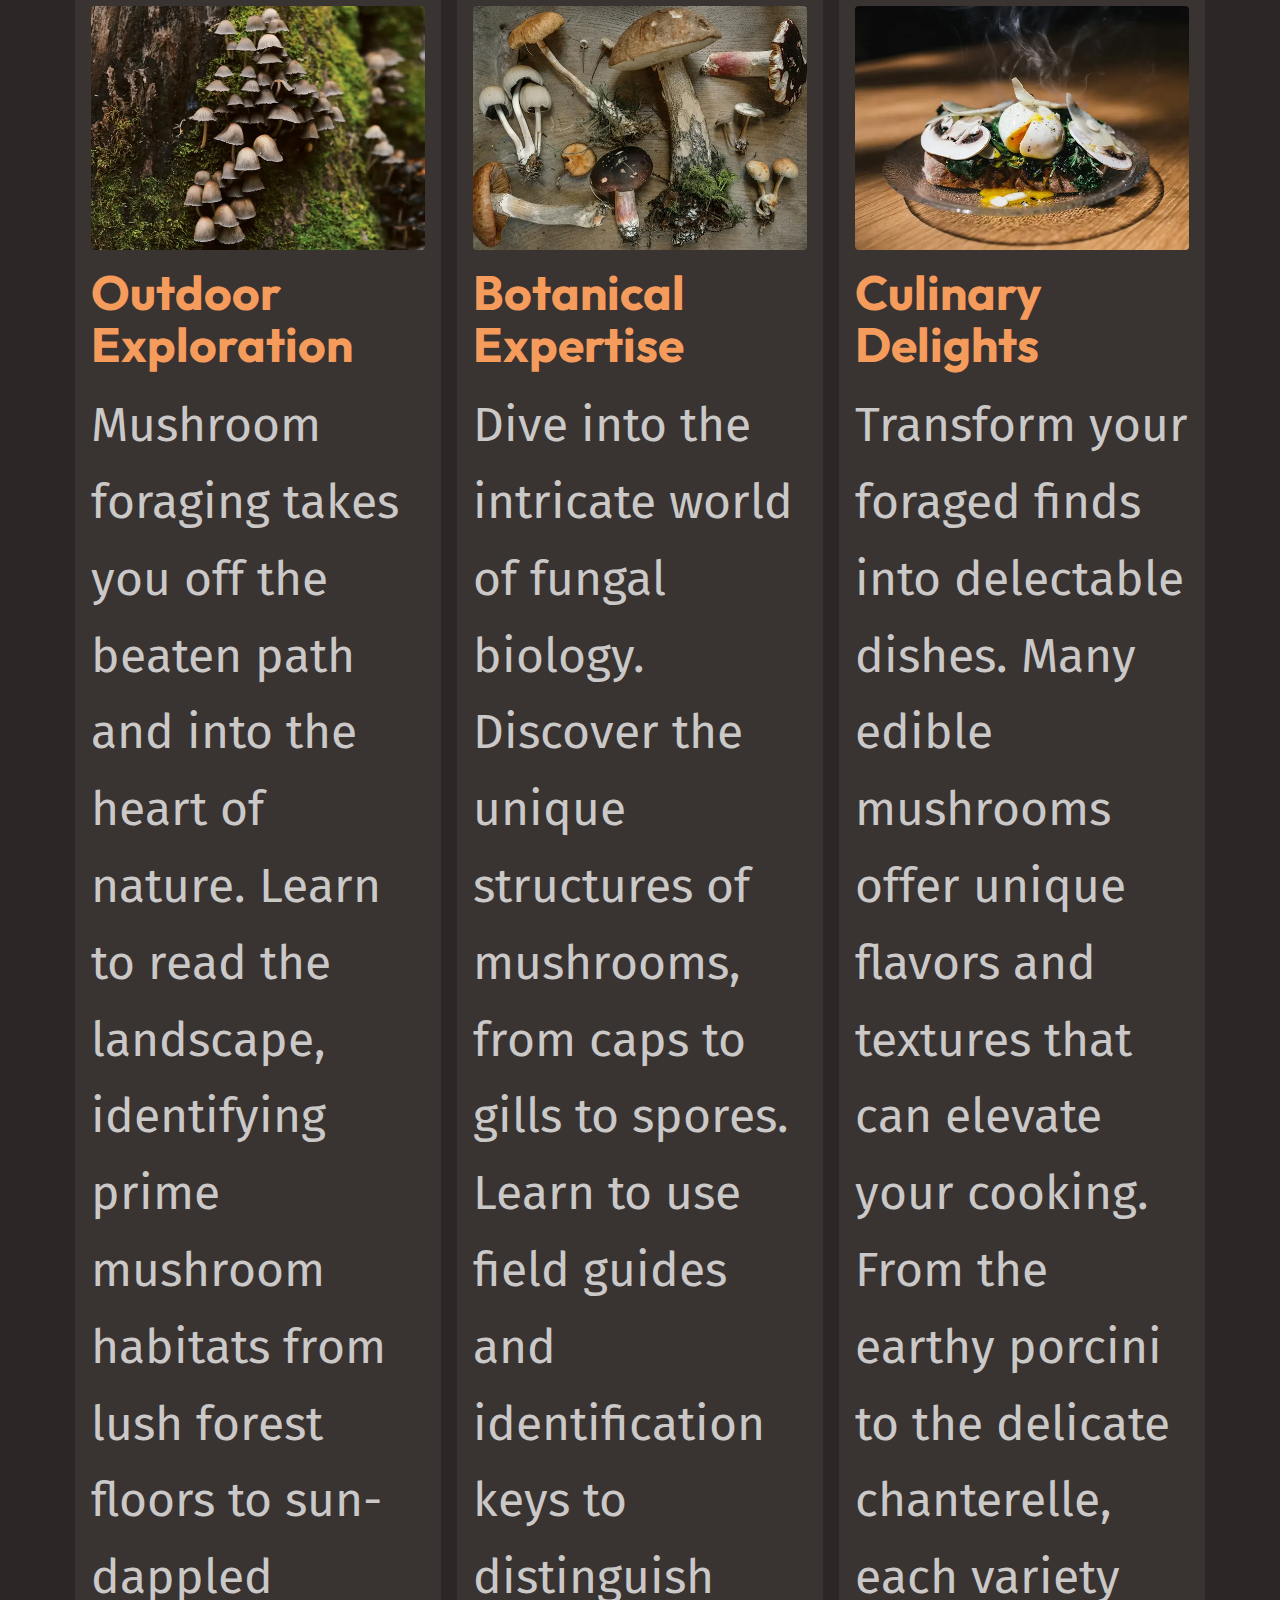
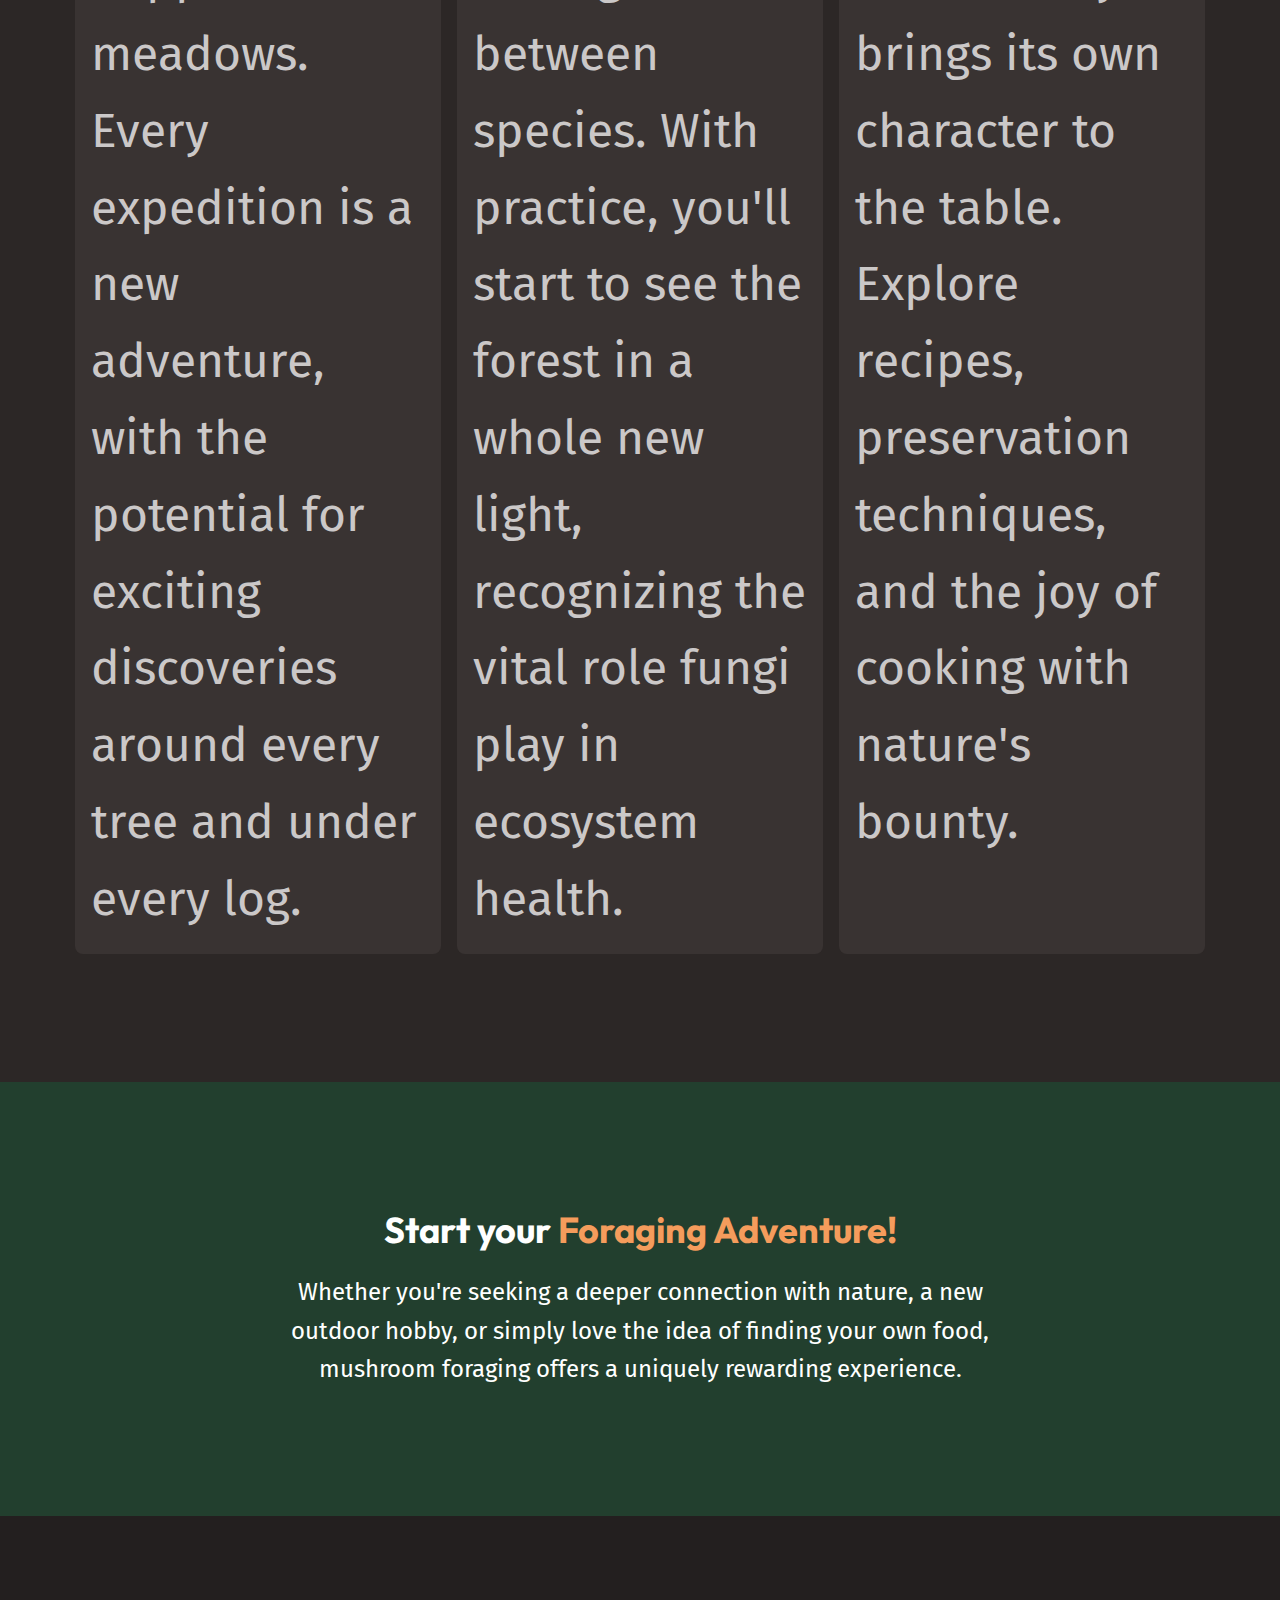
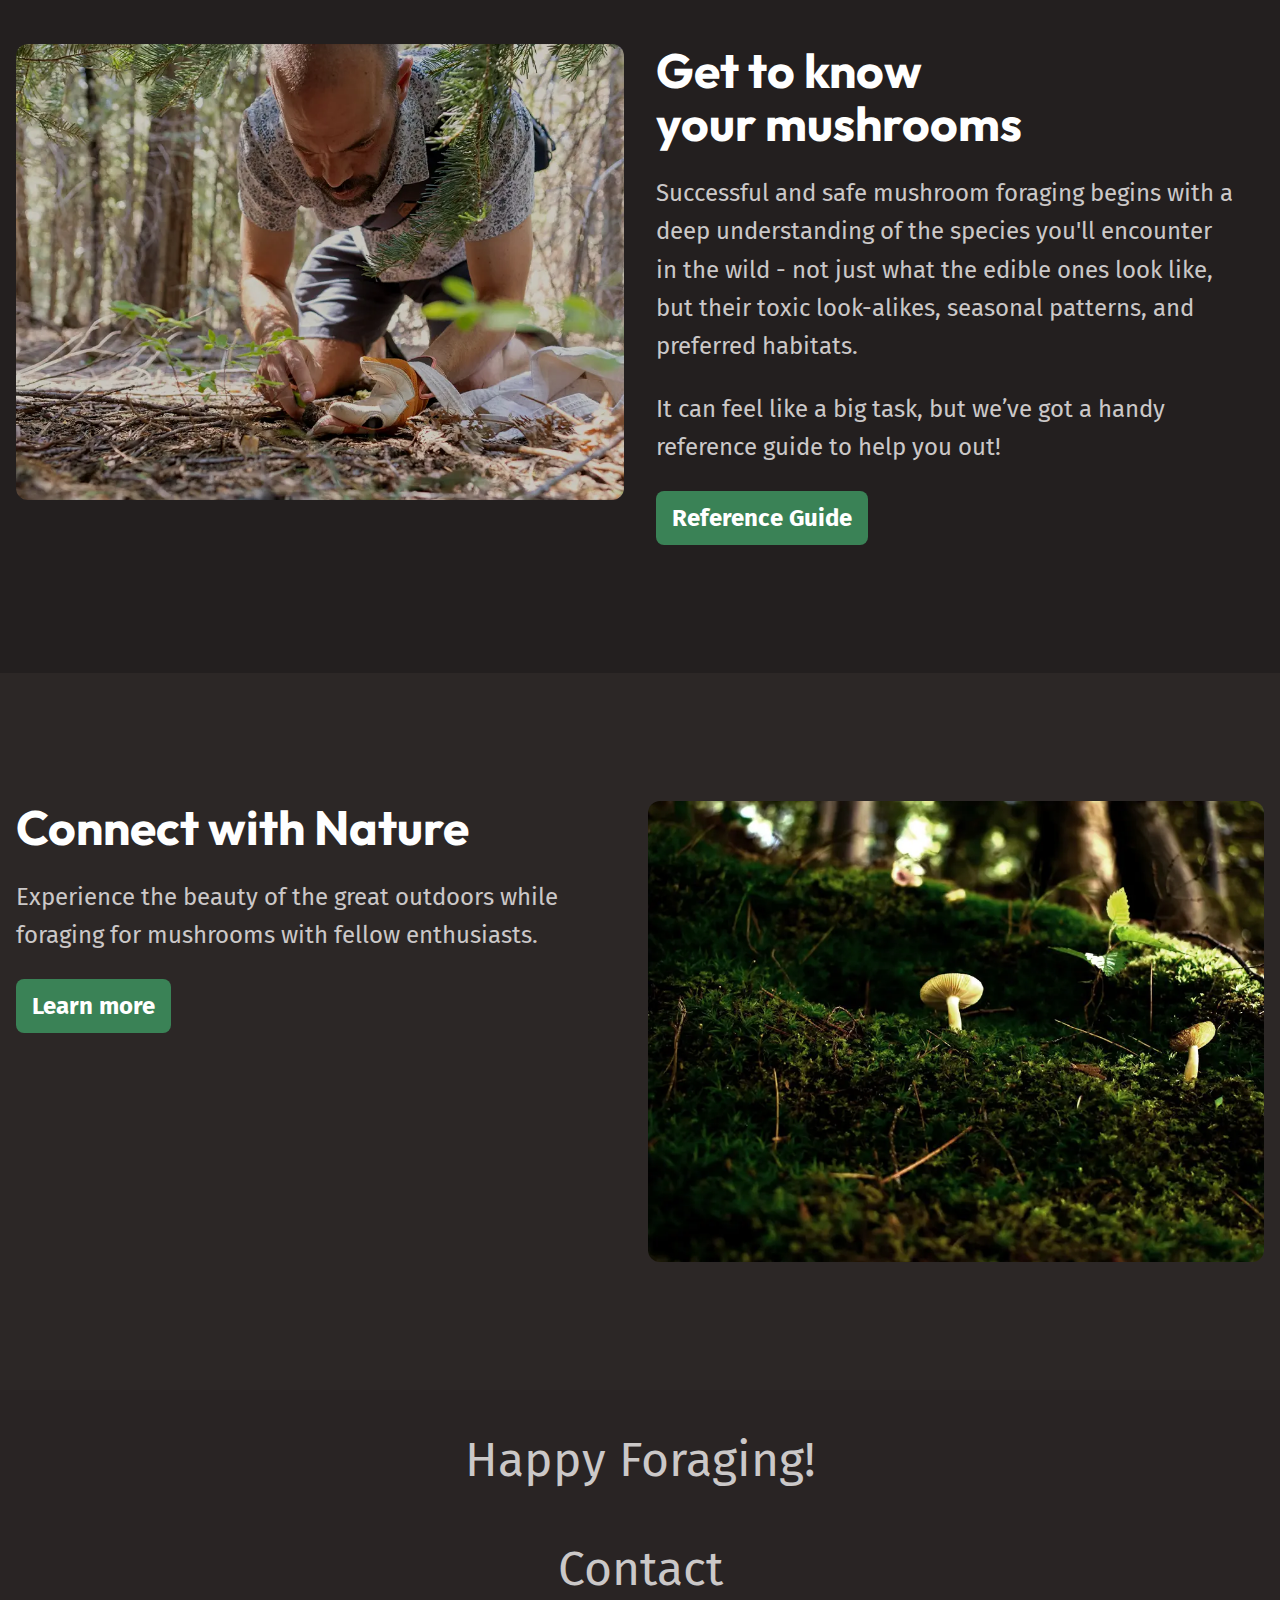
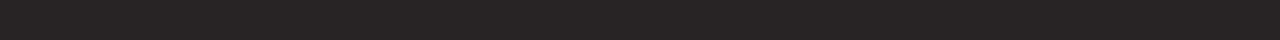
==== commit 0c8281f6: "feat: completed burger menu" ====
--- a/index.html
+++ b/index.html
@@ -11,18 +11,18 @@
       rel="stylesheet"
     />
     <link rel="stylesheet" href="./style.css" />
+    <script src="/main.js" defer></script>
   </head>
-  `
   <body>
     <header class="site-header">
       <div class="wrapper" data-width="wide" data-padding="compact">
         <div class="site-header__inner">
           <img src="/assets/fungi-finders.svg" alt="Fungi Logo" />
-          <button aria-controls="primary-navigation" aria-expanded="false">
-            <span class="visally-hidden">Menu</span>
+          <button aria-controls="primary-nav" aria-expanded="false">
+            <span class="visally-hidden"></span>
             <img src="/assets/hamburger.svg" alt="" />
           </button>
-          <nav class="primary-navigation">
+          <nav id="primary-nav" class="primary-navigation">
             <ul>
               <li><a href="/">Discover</a></li>
               <li><a href="#">Mushroom Guides</a></li>
--- a/style.css
+++ b/style.css
@@ -259,10 +259,55 @@
     flex-wrap: wrap;
     justify-content: space-between;
   }
+  [aria-controls='primary-nav'] {
+    z-index: 100;
+    background: transparent;
+    border: 0;
+    img {
+      border-radius: 0;
+    }
+  }
+  [aria-controls='primary-nav'] {
+    display: none;
+  }
   .primary-navigation {
     ul {
       display: flex;
       gap: 0.5rem 1rem;
+    }
+    a {
+      text-decoration: none;
+    }
+
+    @media (width < 760px) {
+      display: none;
+      position: absolute;
+      z-index: 10;
+      top: 0;
+      right: 0;
+      padding: 2rem;
+      font-size: var(--font-size-lg);
+      font-weight: 700;
+      font-family: var(--ff-heading);
+      background-color: var(--background-accent-main);
+      border-radius: 0 0 0 var(--border-radius-md);
+      ul {
+        gap: 0;
+        flex-direction: column;
+      }
+      li + li {
+        margin-block-start: 2rem;
+        padding-block-start: 2rem;
+        border-top: 2px solid var(--background-accent-light);
+      }
+    }
+  }
+  @media (width < 760px) {
+    [aria-controls='primary-nav'] {
+      display: block;
+    }
+    [aria-expanded='true'] + .primary-navigation {
+      display: block;
     }
   }
   .site-footer {
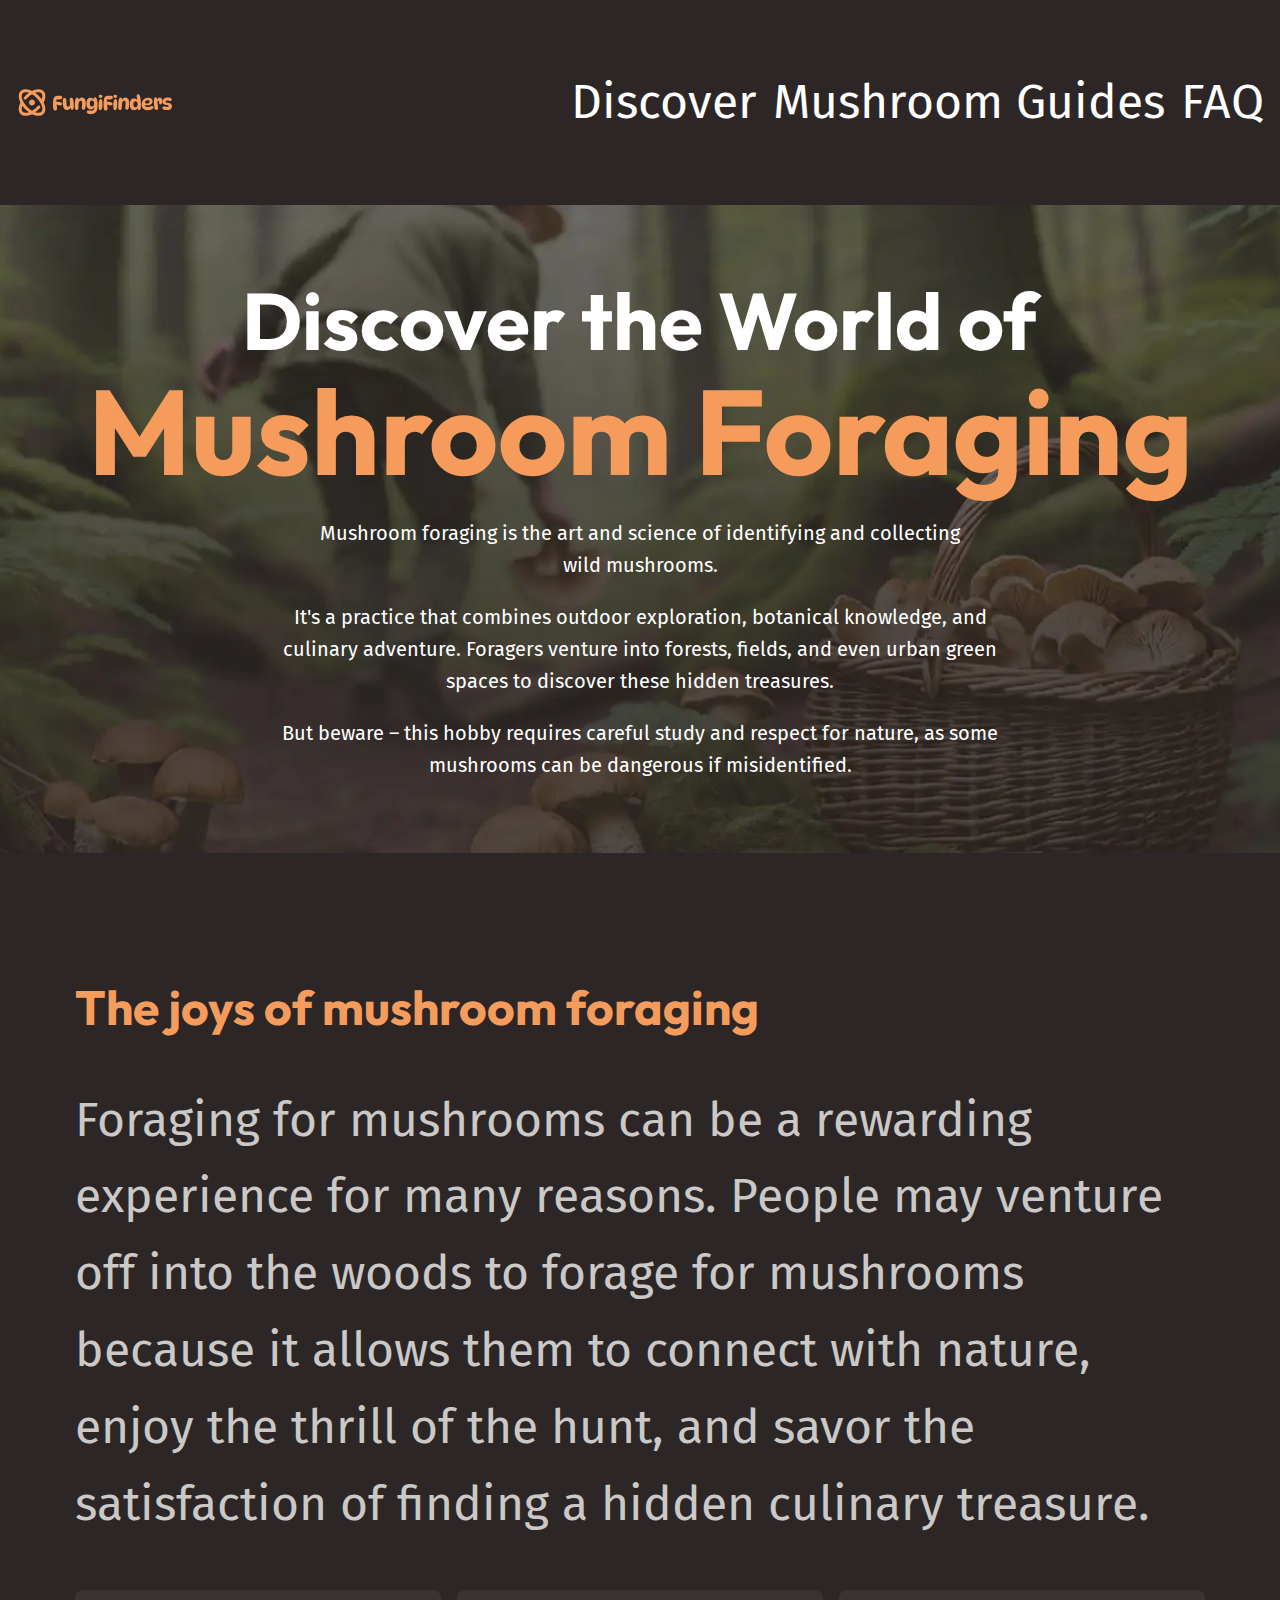
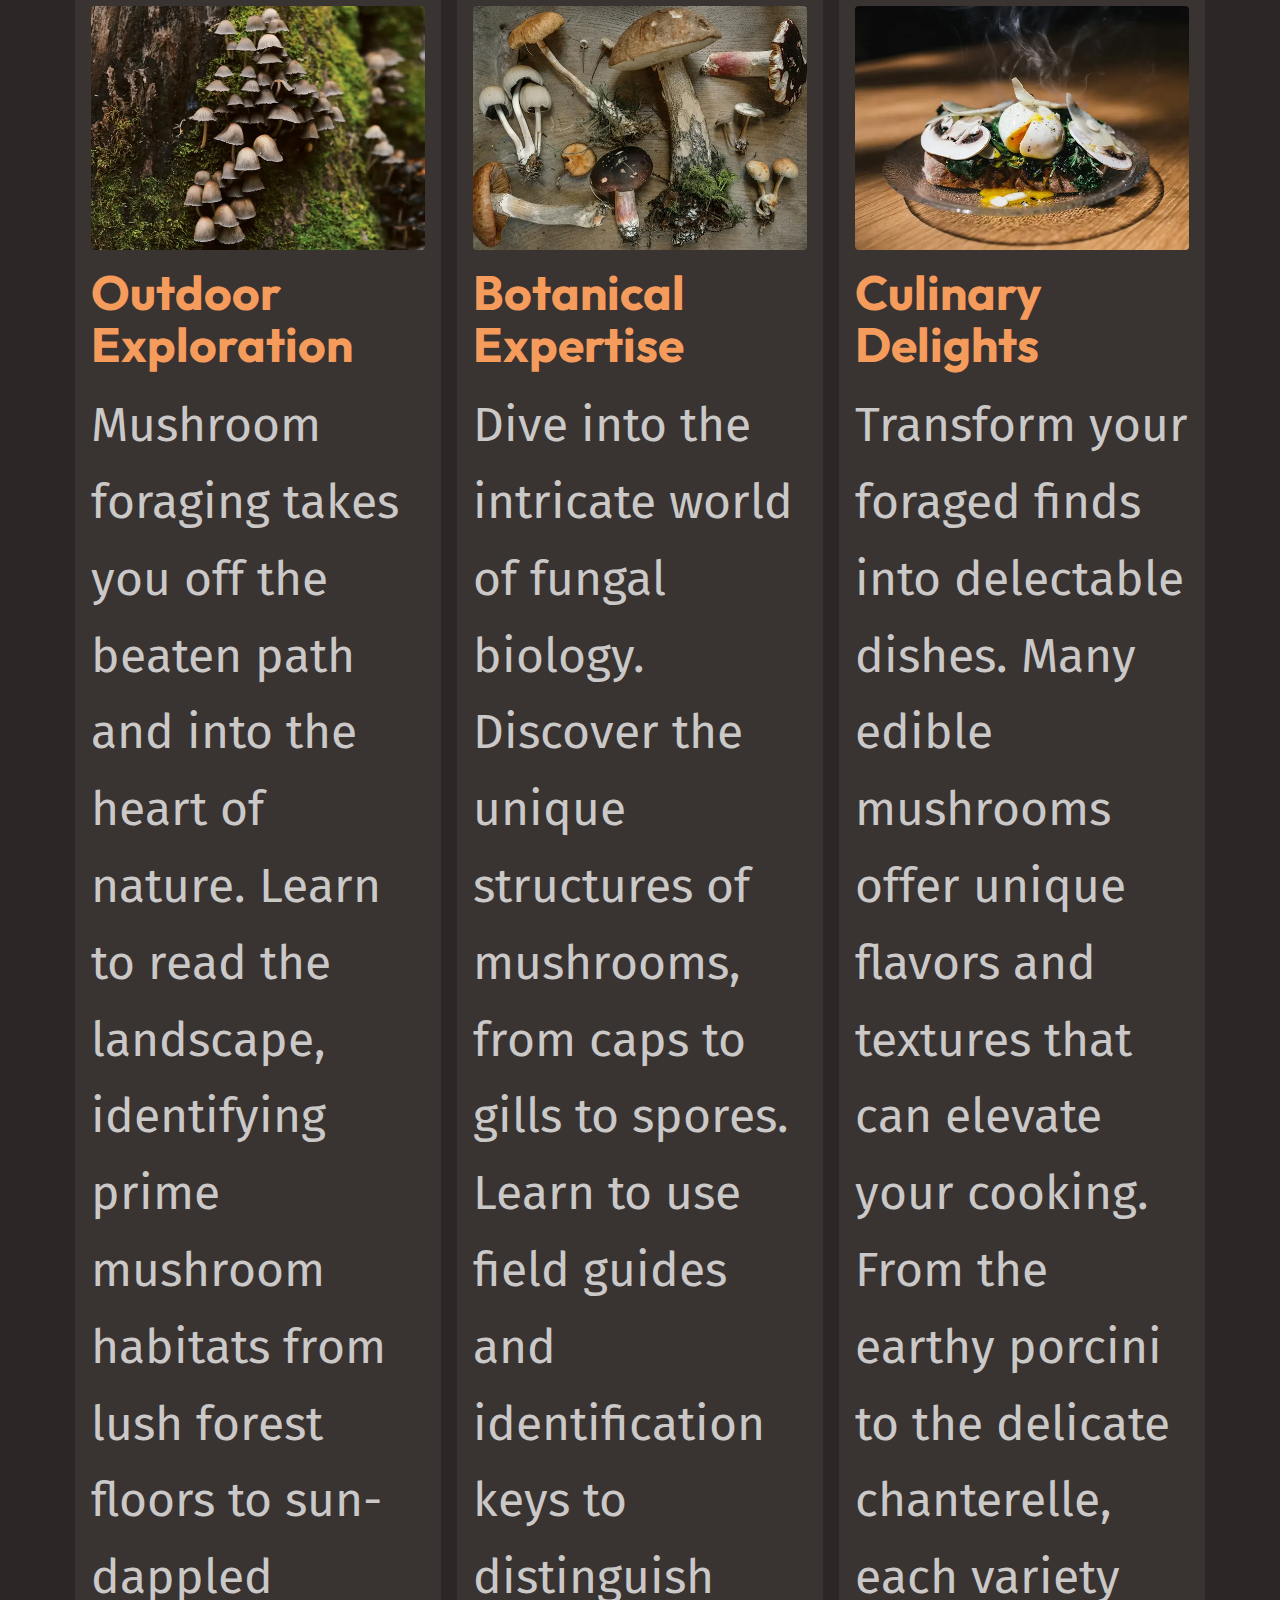
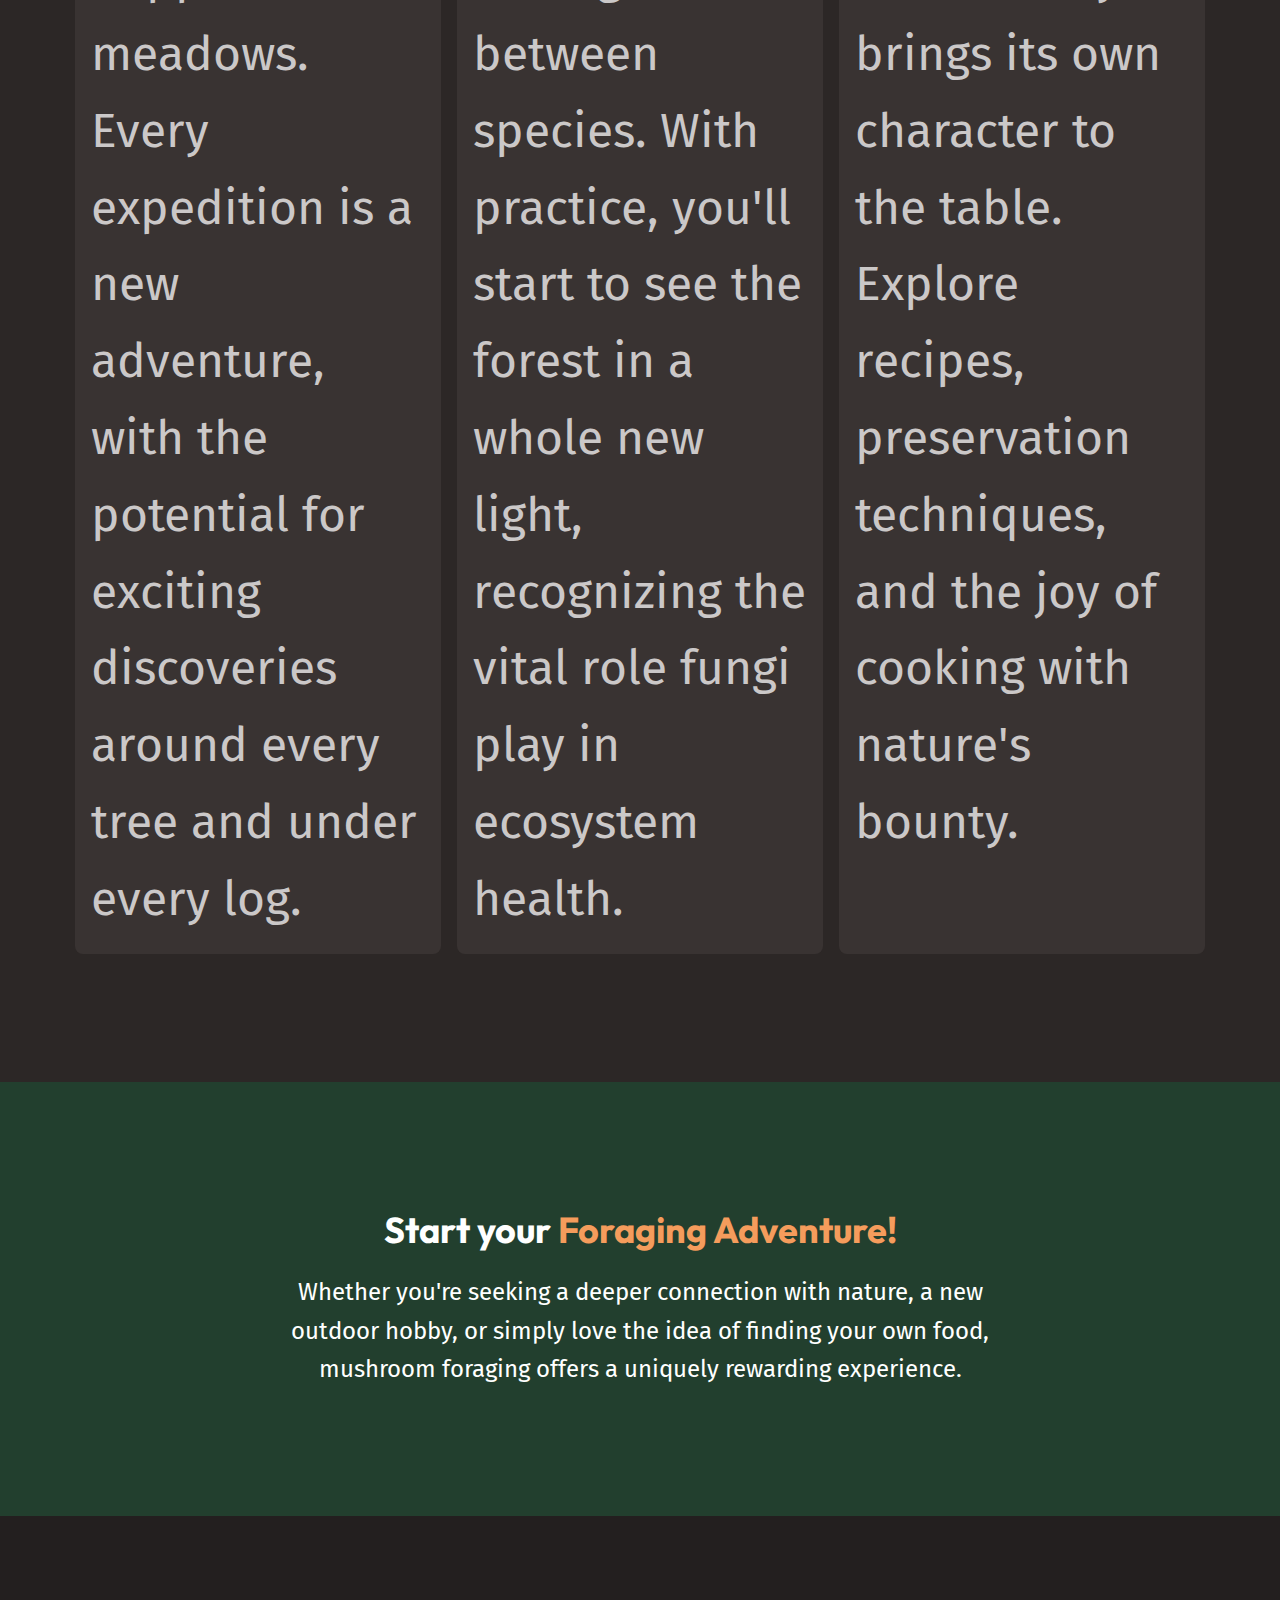
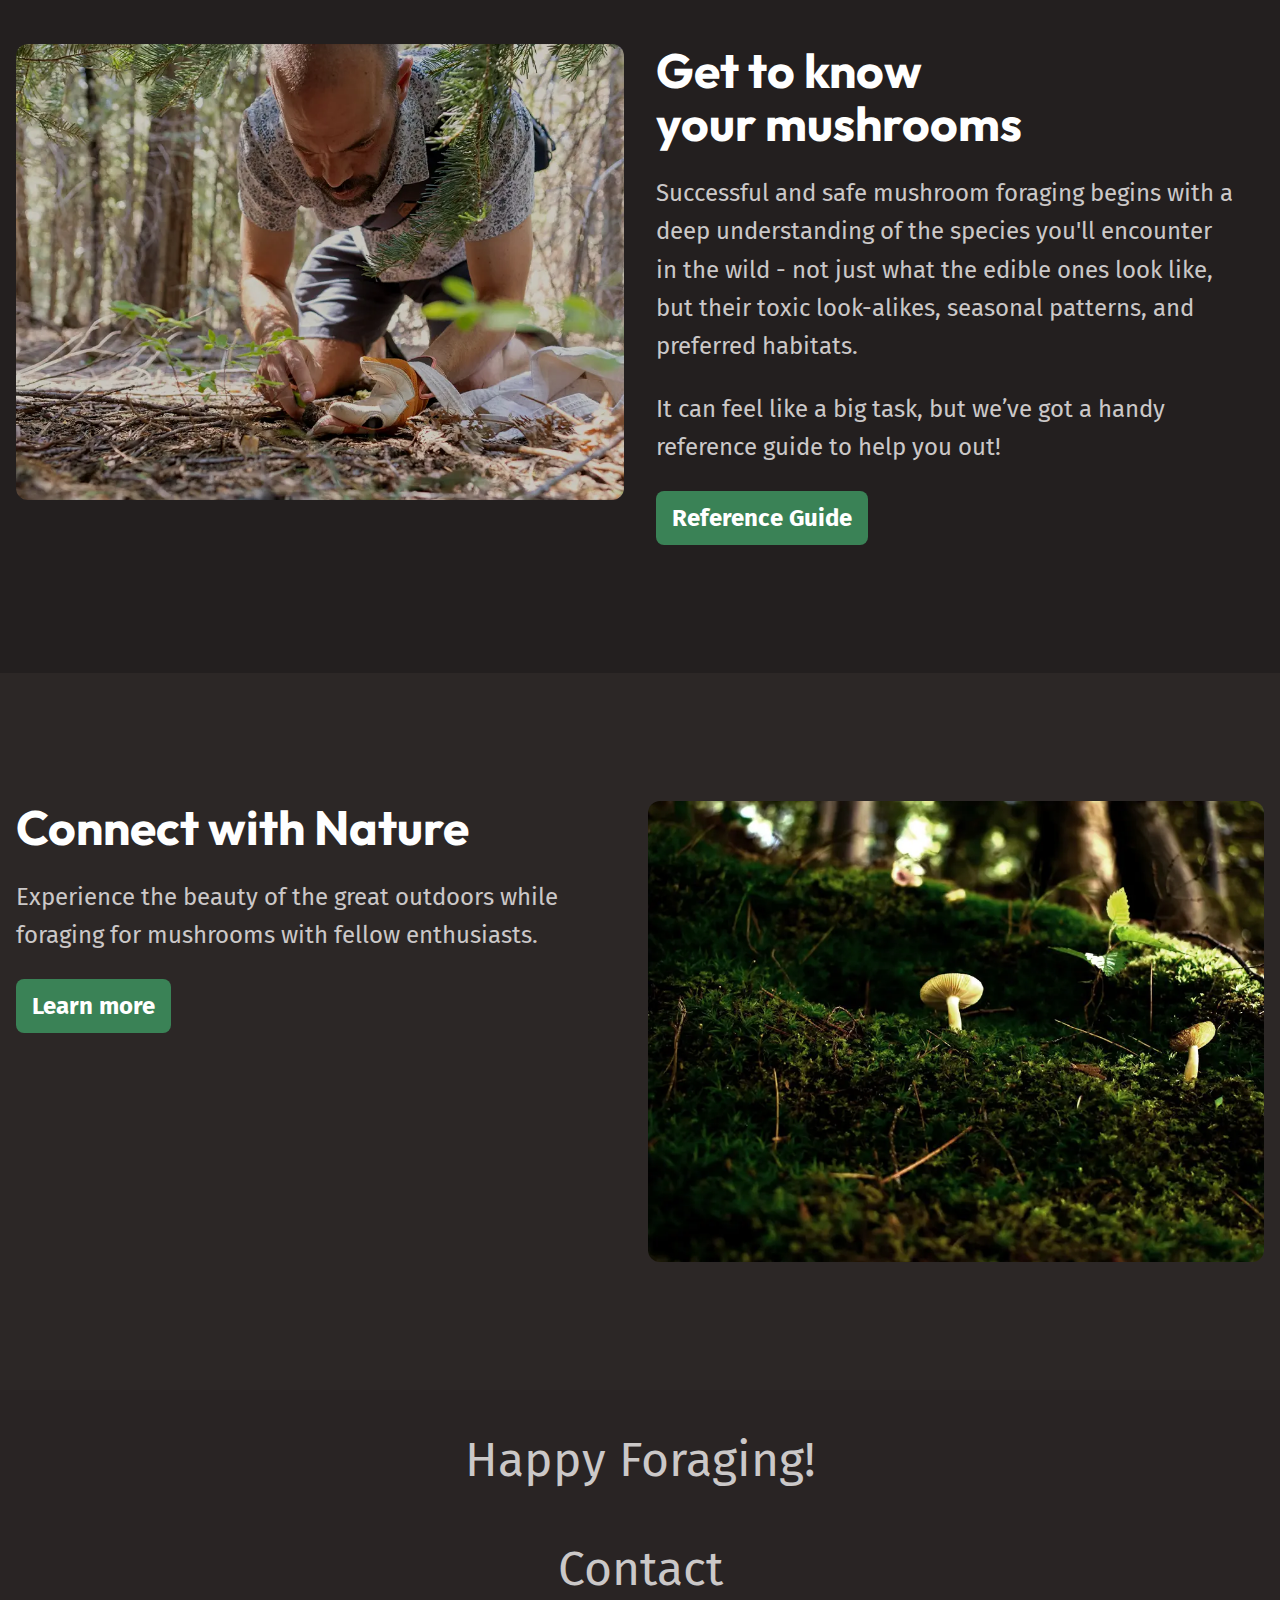
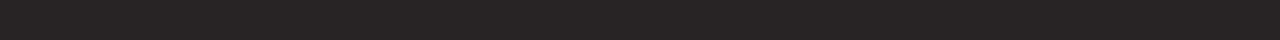
==== commit f22d6f23: "feat: updated animation on mushroom guide and navbar" ====
--- a/index.html
+++ b/index.html
@@ -14,6 +14,7 @@
     <script src="/main.js" defer></script>
   </head>
   <body>
+    <a class="skip-to-main" href="#main">Skip to main</a>
     <header class="site-header">
       <div class="wrapper" data-width="wide" data-padding="compact">
         <div class="site-header__inner">
@@ -25,14 +26,14 @@
           <nav id="primary-nav" class="primary-navigation">
             <ul>
               <li><a href="/">Discover</a></li>
-              <li><a href="#">Mushroom Guides</a></li>
-              <li><a href="#">FAQ</a></li>
+              <li><a href="/mushroom-guide.html">Mushroom Guides</a></li>
+              <li><a href="/mushroom-guide.html#faq">FAQ</a></li>
             </ul>
           </nav>
         </div>
       </div>
     </header>
-    <main>
+    <main id="main">
       <section class="hero section flow" data-padding="compact">
         <div class="wrapper">
           <h1 class="hero__title">
--- a/style.css
+++ b/style.css
@@ -1,3 +1,6 @@
+@view-transition {
+  navigation: auto;
+}
 @layer reset {
   *,
   *::before,
@@ -48,6 +51,7 @@
   p,
   li {
     text-wrap: pretty;
+    list-style: none;
   }
 
   img,
@@ -141,6 +145,13 @@
   html {
     font-family: var(--ff--body);
     line-height: 1.6;
+    scroll-padding: 3rem;
+  }
+
+  @media (prefers-redhced-motion: no-preference) {
+    html {
+      scroll-behavior: smooth;
+    }
   }
   body {
     font-size: var(--font-size-heading-rg);
@@ -170,6 +181,11 @@
 }
 
 @layer layout {
+  .flex-group {
+    display: flex;
+    flex-wrap: wrap;
+    gap: 0.5rem;
+  }
   .flow > * + * {
     margin-top: var(--flow-spacer, 1em);
   }
@@ -183,6 +199,11 @@
     /* optional */
     align-content: var(--grid-flow-alignment, start);
     justify-items: var(--grid-flow-justification, start);
+  }
+  .grid-auto-fill {
+    display: grid;
+    gap: 1rem;
+    grid-template-columns: repeat(auto-fill, minmax(300px, 1fr));
   }
 
   .equal-columns {
@@ -250,8 +271,26 @@
 }
 
 @layer components {
+  .skip-to-main:not(:focus) {
+    clip: rect(0 0 0 0);
+    clip-path: inset(50%);
+    height: 1px;
+    overflow: hidden;
+    position: absolute;
+    white-space: nowrap;
+    width: 1px;
+    position: absolute;
+  }
+  .skip-to-main {
+    background: var(--background-accent-main);
+    padding: 1rem;
+    border-radius: var(--border-radius-lg);
+  }
   .site-header {
     padding-block: 1rem;
+
+    overflow-x: clip;
+    position: relative;
   }
   .site-header__inner {
     display: flex;
@@ -281,6 +320,10 @@
 
     @media (width < 760px) {
       display: none;
+      opacity: 0;
+      transition: opacity 1s, display 1s, translate 1s;
+      transition-behavior: allow-discrete;
+      translate: 100% 0;
       position: absolute;
       z-index: 10;
       top: 0;
@@ -295,6 +338,17 @@
         gap: 0;
         flex-direction: column;
       }
+      li {
+        --delay: .5s
+        translate: 50%;
+        transition: translate 1s var(--delay), opacity 1s var(--delay);
+      }
+      li:nth-child(2){
+        --delay: .75s;
+      }
+      li:nth-child(3){
+        --delay: 1s;
+      }
       li + li {
         margin-block-start: 2rem;
         padding-block-start: 2rem;
@@ -308,6 +362,24 @@
     }
     [aria-expanded='true'] + .primary-navigation {
       display: block;
+      opacity: 1;
+      translate: 0 0;
+
+      @starting-style {
+        opacity: 0;
+        translate: 0 -100%;
+      }
+
+      li {
+        translate: 0 0;
+        opacity: 1;
+
+        @starting-style {
+          /* Where i can manipulate the transisition */
+          opacity: 0;
+          translate: 0 50%;
+        }
+      }
     }
   }
   .site-footer {
@@ -350,8 +422,69 @@
       display: block;
     }
   }
+  .mushroom-guide {
+    --card-title-font-size: var(--font-size-lg);
+    --card-title-color: var(--text-high-contrast);
+    --card-gap: 0.75rem;
+  }
+  .faq-bento {
+    --card-title-color: var(--text-high-contrast);
+
+    display: grid;
+    gap: 1rem;
+    grid-template-areas:
+      'card-one'
+      'card-two'
+      'card-three'
+      'card-four';
+
+    @media (width > 900px) {
+      grid-template-columns: repeat(3, 1fr);
+      grid-template-areas:
+        'card-one card-two card-four'
+        'card-three card-three card-four';
+    }
+    @media (width < 600px) {
+      grid-template-areas:
+        'card-one card-two'
+        'card-three card-four';
+    }
+    .card > img {
+      height: 100%;
+      object-fit: cover;
+    }
+    @media (width > 600px) {
+      .card:nth-child(even) > img {
+        order: 3;
+      }
+    }
+    .card:nth-child(1) {
+      grid-area: card-one;
+    }
+    .card:nth-child(2) {
+      grid-area: card-two;
+    }
+    .card:nth-child(3) {
+      grid-area: card-three;
+
+      @media (width > 900px) {
+        display: grid;
+        gap: 1rem;
+        grid-template-columns: 1fr 1fr;
+
+        img {
+          grid-column: 1 / 2;
+          grid-row: 1 / 3;
+        }
+      }
+    }
+    .card:nth-child(4) {
+      grid-area: card-four;
+    }
+  }
   .card {
-    display: grid;
+    display: flex;
+    flex-direction: column;
     gap: var(--card-gap, 1rem);
     padding: 1rem;
     background-color: var(--background-light);
@@ -362,7 +495,43 @@
   }
   .card__title {
     font-size: var(--card--title-font-size, --font-size-heading-sm);
-    color: var(--card-title-colr, var(--text-brand));
+    color: var(--card-title-color, var(--text-brand));
+  }
+  .card__note {
+    margin-block-start: auto;
+    background-color: var(--background-extra-light);
+    padding: 0.75rem;
+    border-radius: var(--border-radius-md);
+  }
+  .tag-list {
+    display: flex;
+    gap: 0.5rem;
+    flex-wrap: wrap;
+
+    li {
+      font-family: var(--ff-heading);
+      color: var(--text-high-contrast);
+      font-size: var(--font-size-sm);
+      padding: 0.5rem;
+      background-color: var(--tag-bg, red);
+      border-radius: var(--border-radius-sm);
+    }
+
+    [data-edible='edible'] {
+      background-color: var(--background-accent-main);
+    }
+    [data-edible='toxic'] {
+      background-color: var(--clr-red-500);
+    }
+    [data-season='summer'] {
+      background-color: var(--background-accent-main);
+    }
+    [data-season='spring'] {
+      background-color: var(--clr-teal-500);
+    }
+    [data-season='fall'] {
+      background-color: var(--clr-orange-500);
+    }
   }
   .button {
     text-decoration: none;
@@ -378,9 +547,19 @@
     color: var(--text-high-contrast);
     background-color: var(--background-accent-light);
   }
+  select {
+    padding: 0.5rem 1rem;
+    background-color: var(--background-accent-main);
+    border: 0;
+    border-radius: var(--border-radius-md);
+    color: var(--text-high-contrast);
+  }
 }
 
 @layer utilities {
+  [hidden] {
+    display: none;
+  }
   .visually-hidden {
     clip: rect(0 0 0 0);
     clip-path: inset(50%);
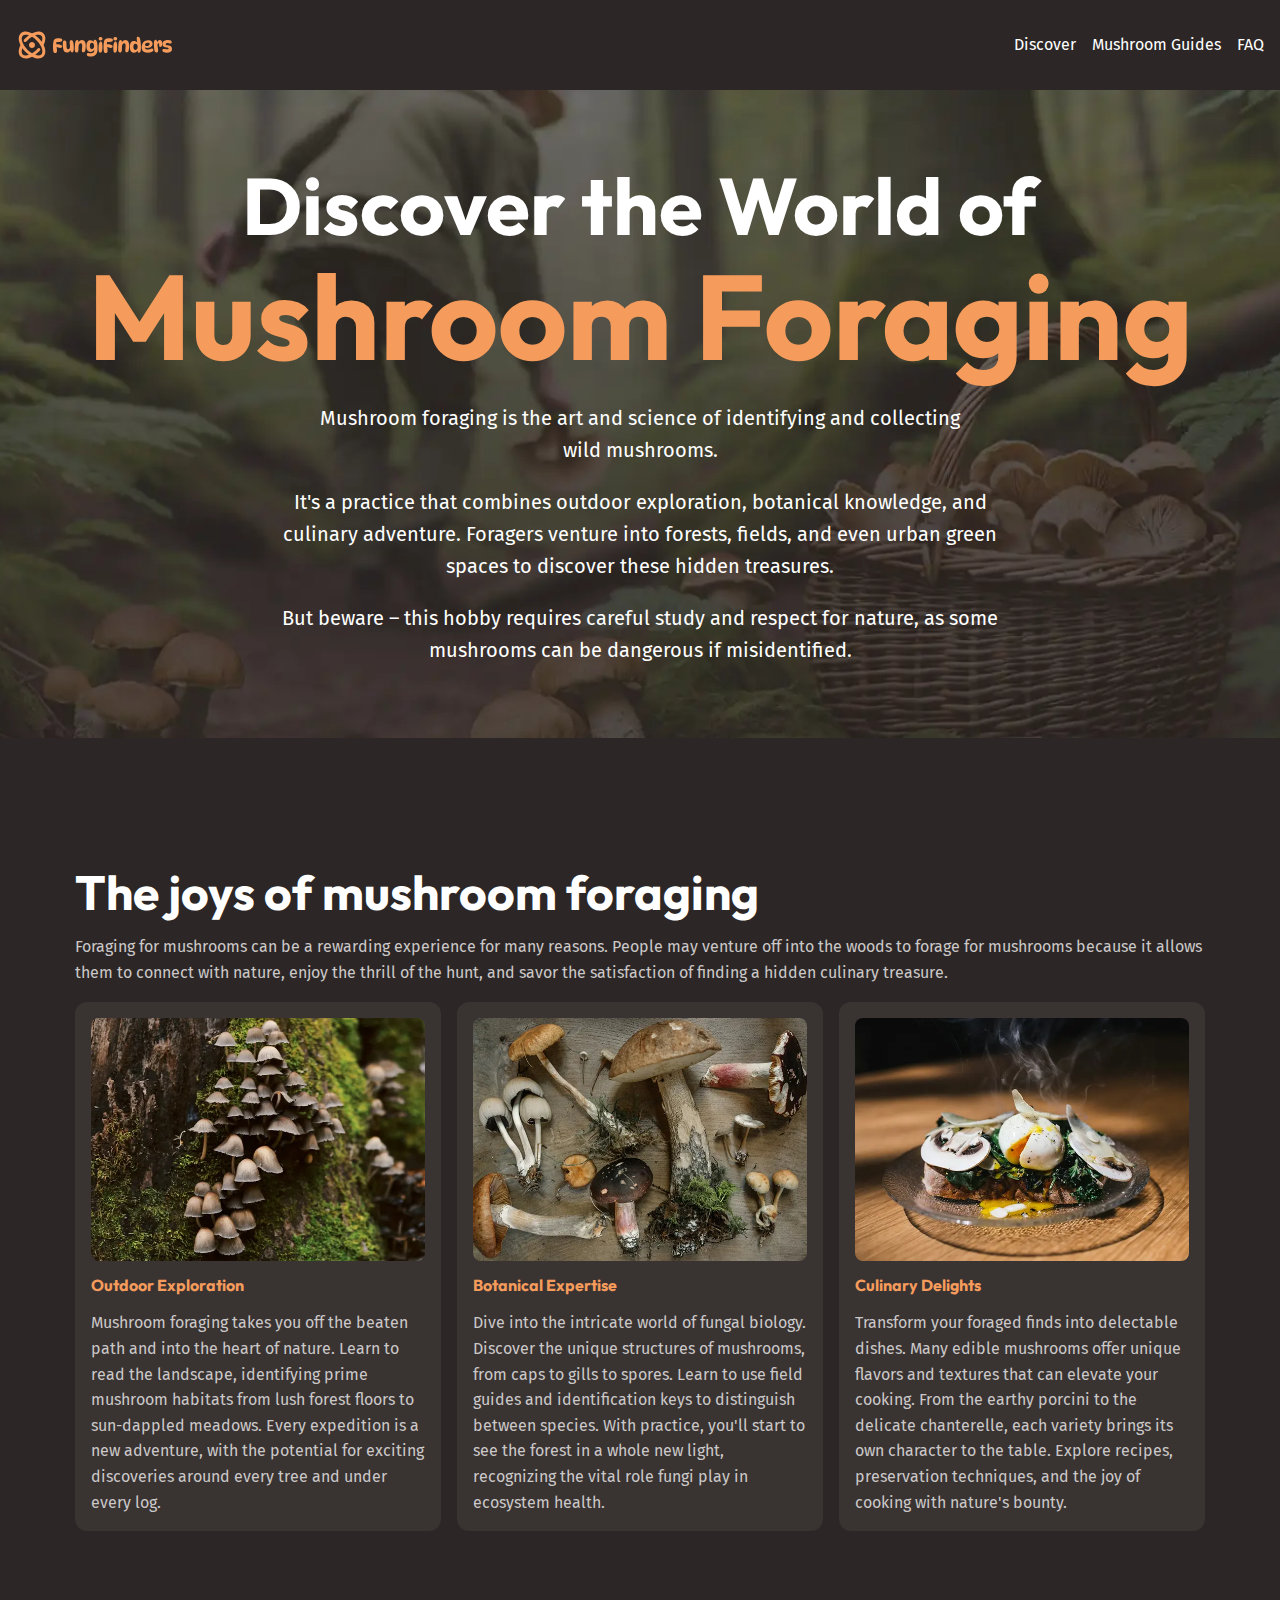
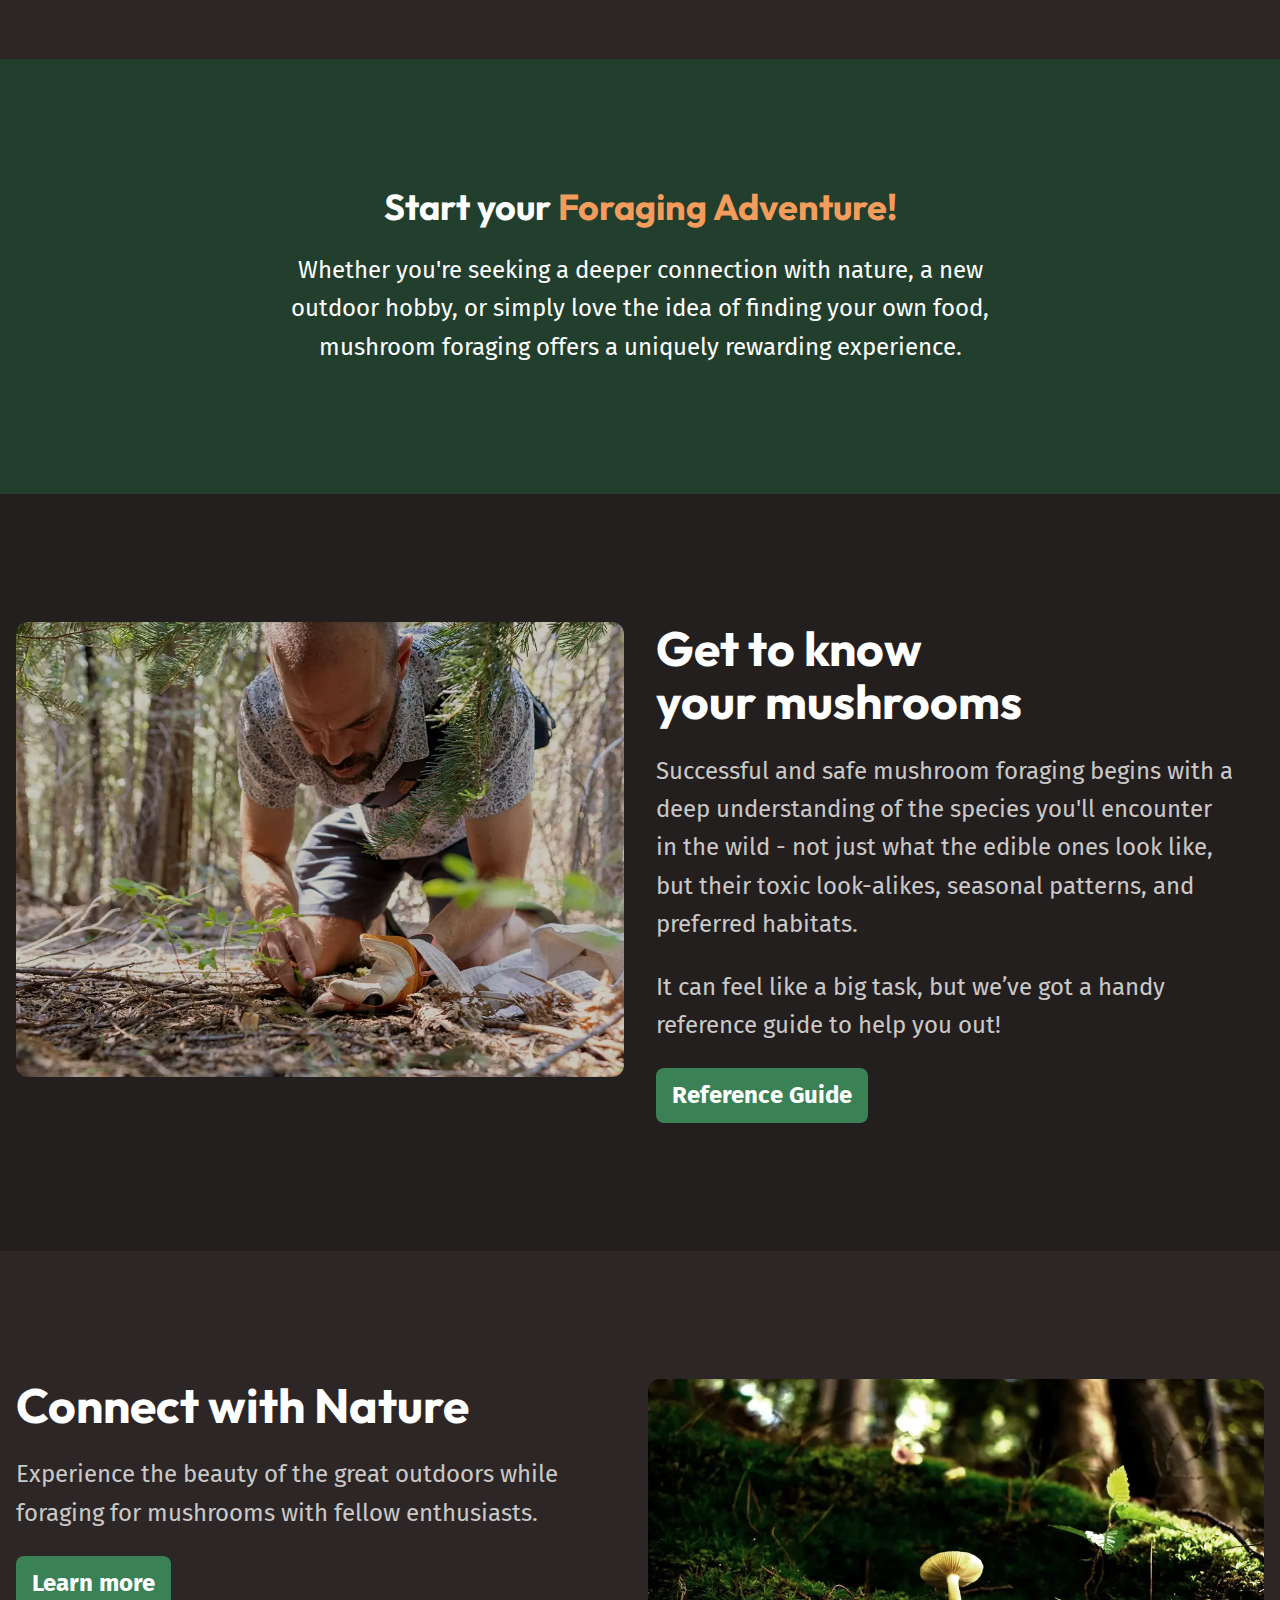
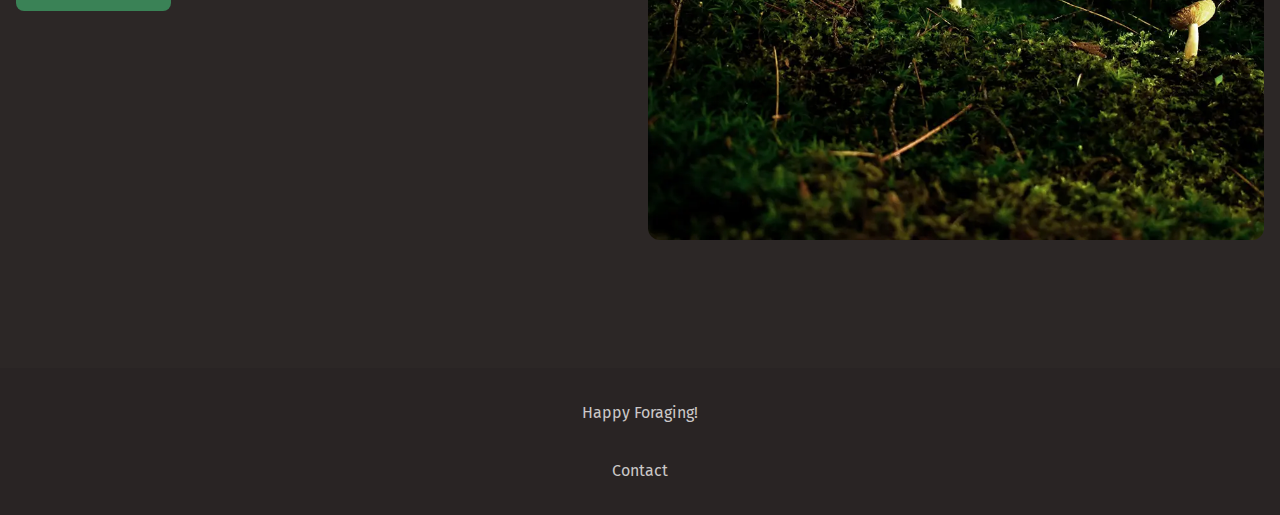
==== commit 144093c1: "feat: updated flow" ====
--- a/index.html
+++ b/index.html
@@ -61,7 +61,7 @@
       </section>
       <section class="section">
         <div class="wrapper flow">
-          <h2 class="card__title">The joys of mushroom foraging</h2>
+          <h2 class="section-title">The joys of mushroom foraging</h2>
           <p>
             Foraging for mushrooms can be a rewarding experience for many
             reasons. People may venture off into the woods to forage for
--- a/style.css
+++ b/style.css
@@ -143,7 +143,7 @@
   }
 
   html {
-    font-family: var(--ff--body);
+    
     line-height: 1.6;
     scroll-padding: 3rem;
   }
@@ -154,7 +154,7 @@
     }
   }
   body {
-    font-size: var(--font-size-heading-rg);
+    font-family: var(--ff--body);
     color: var(--text-main);
     background-color: var(--background-main);
   }
@@ -413,6 +413,10 @@
     background-image: url(/assets/hero.webp);
     background-size: cover;
     background-position: center;
+
+    animation: fade-out forwards;
+    animation-timeline: view();
+    animation-range-start: exit;
   }
   .hero__title {
     font-size: var(--font-size-heading-lg);
@@ -488,9 +492,9 @@
     gap: var(--card-gap, 1rem);
     padding: 1rem;
     background-color: var(--background-light);
-    border-radius: var(--border-radius-md);
+    border-radius: var(--border-radius-lg);
     img {
-      border-radius: var(--border-radius-sm);
+      border-radius: var(--border-radius-md);
     }
   }
   .card__title {
@@ -507,12 +511,14 @@
     display: flex;
     gap: 0.5rem;
     flex-wrap: wrap;
+    margin: 0;
+    padding: 0;
 
     li {
       font-family: var(--ff-heading);
       color: var(--text-high-contrast);
       font-size: var(--font-size-sm);
-      padding: 0.5rem;
+      padding: 0.125rem 0.25rem;
       background-color: var(--tag-bg, red);
       border-radius: var(--border-radius-sm);
     }
@@ -560,6 +566,11 @@
   [hidden] {
     display: none;
   }
+  .resizing * {
+    transition: none;
+    /* animation: none; */
+    animation-play-state: paused;
+  }
   .visually-hidden {
     clip: rect(0 0 0 0);
     clip-path: inset(50%);
@@ -616,3 +627,10 @@
     font-size: var(--font-size-lg);
   }
 }
+
+@keyframes fade-out{
+  from { opacity: 1;}
+  to{
+    opacity: 0;
+  }
+}
